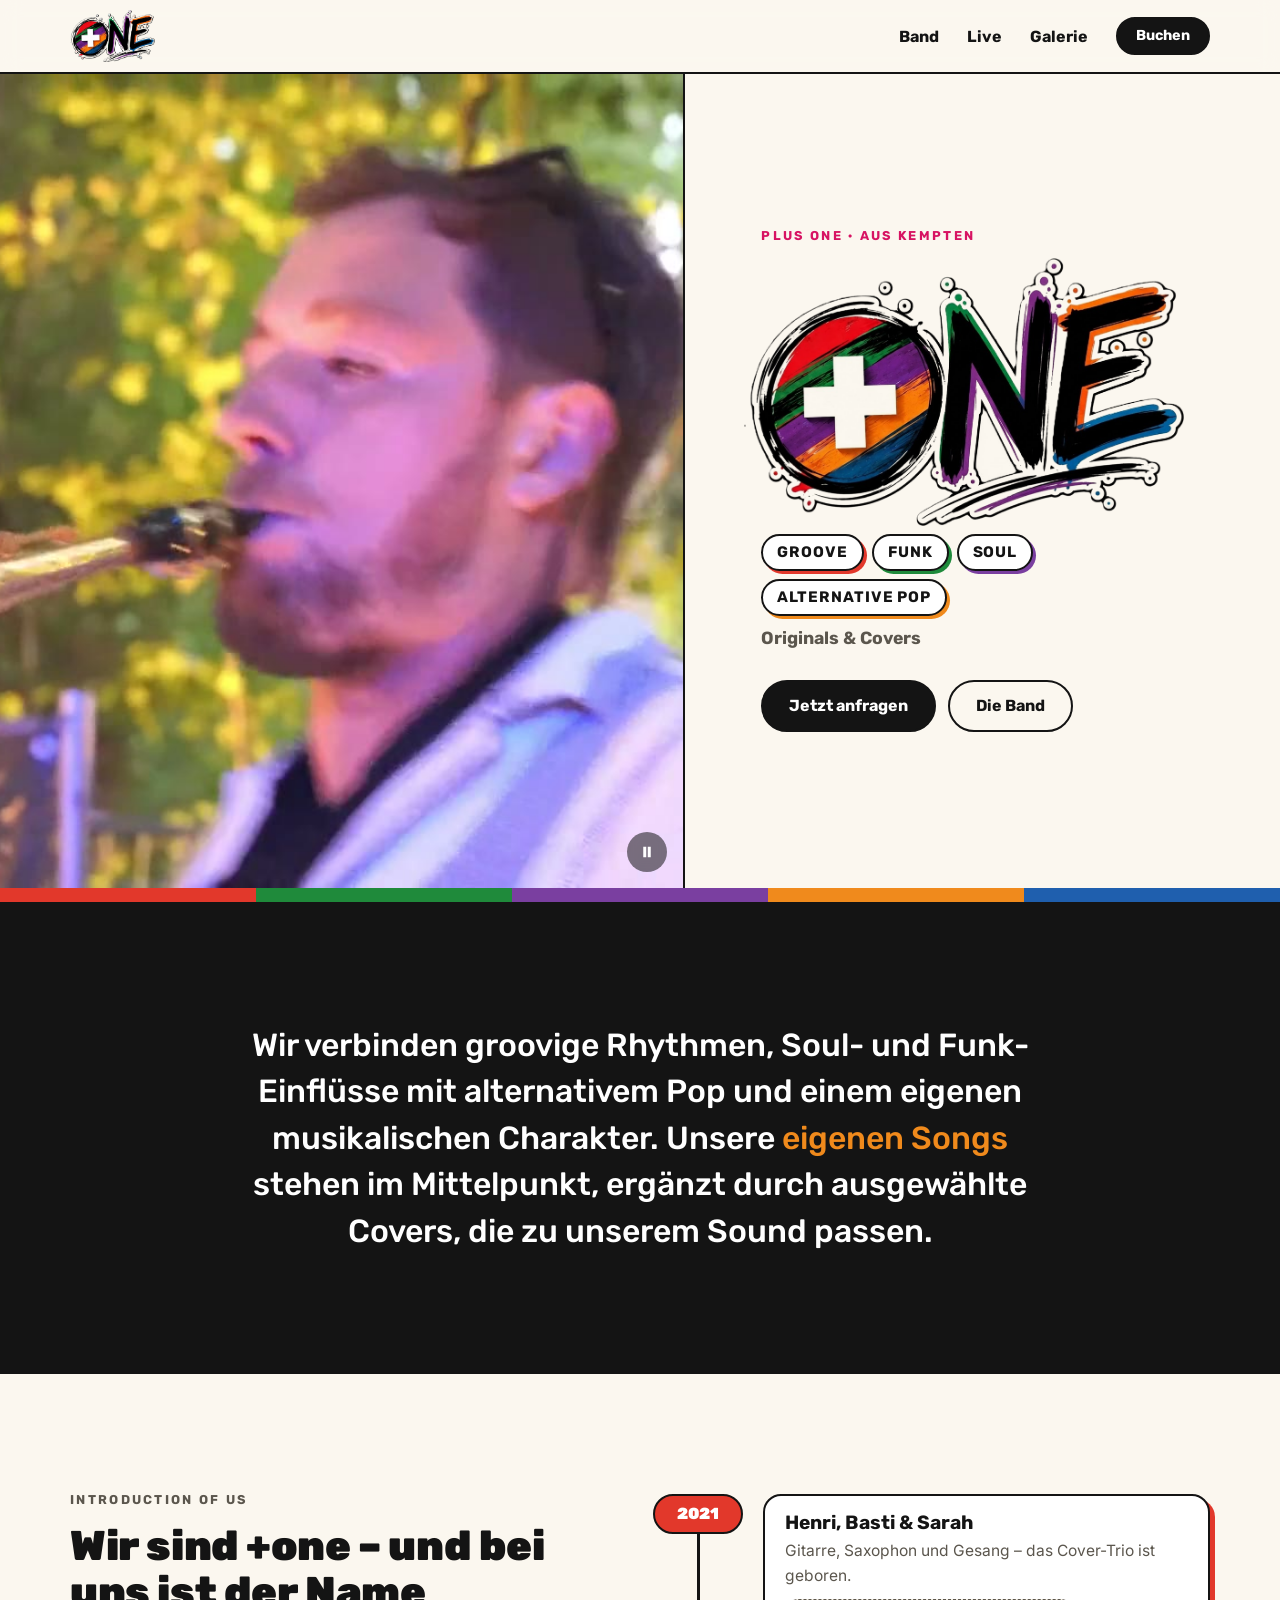
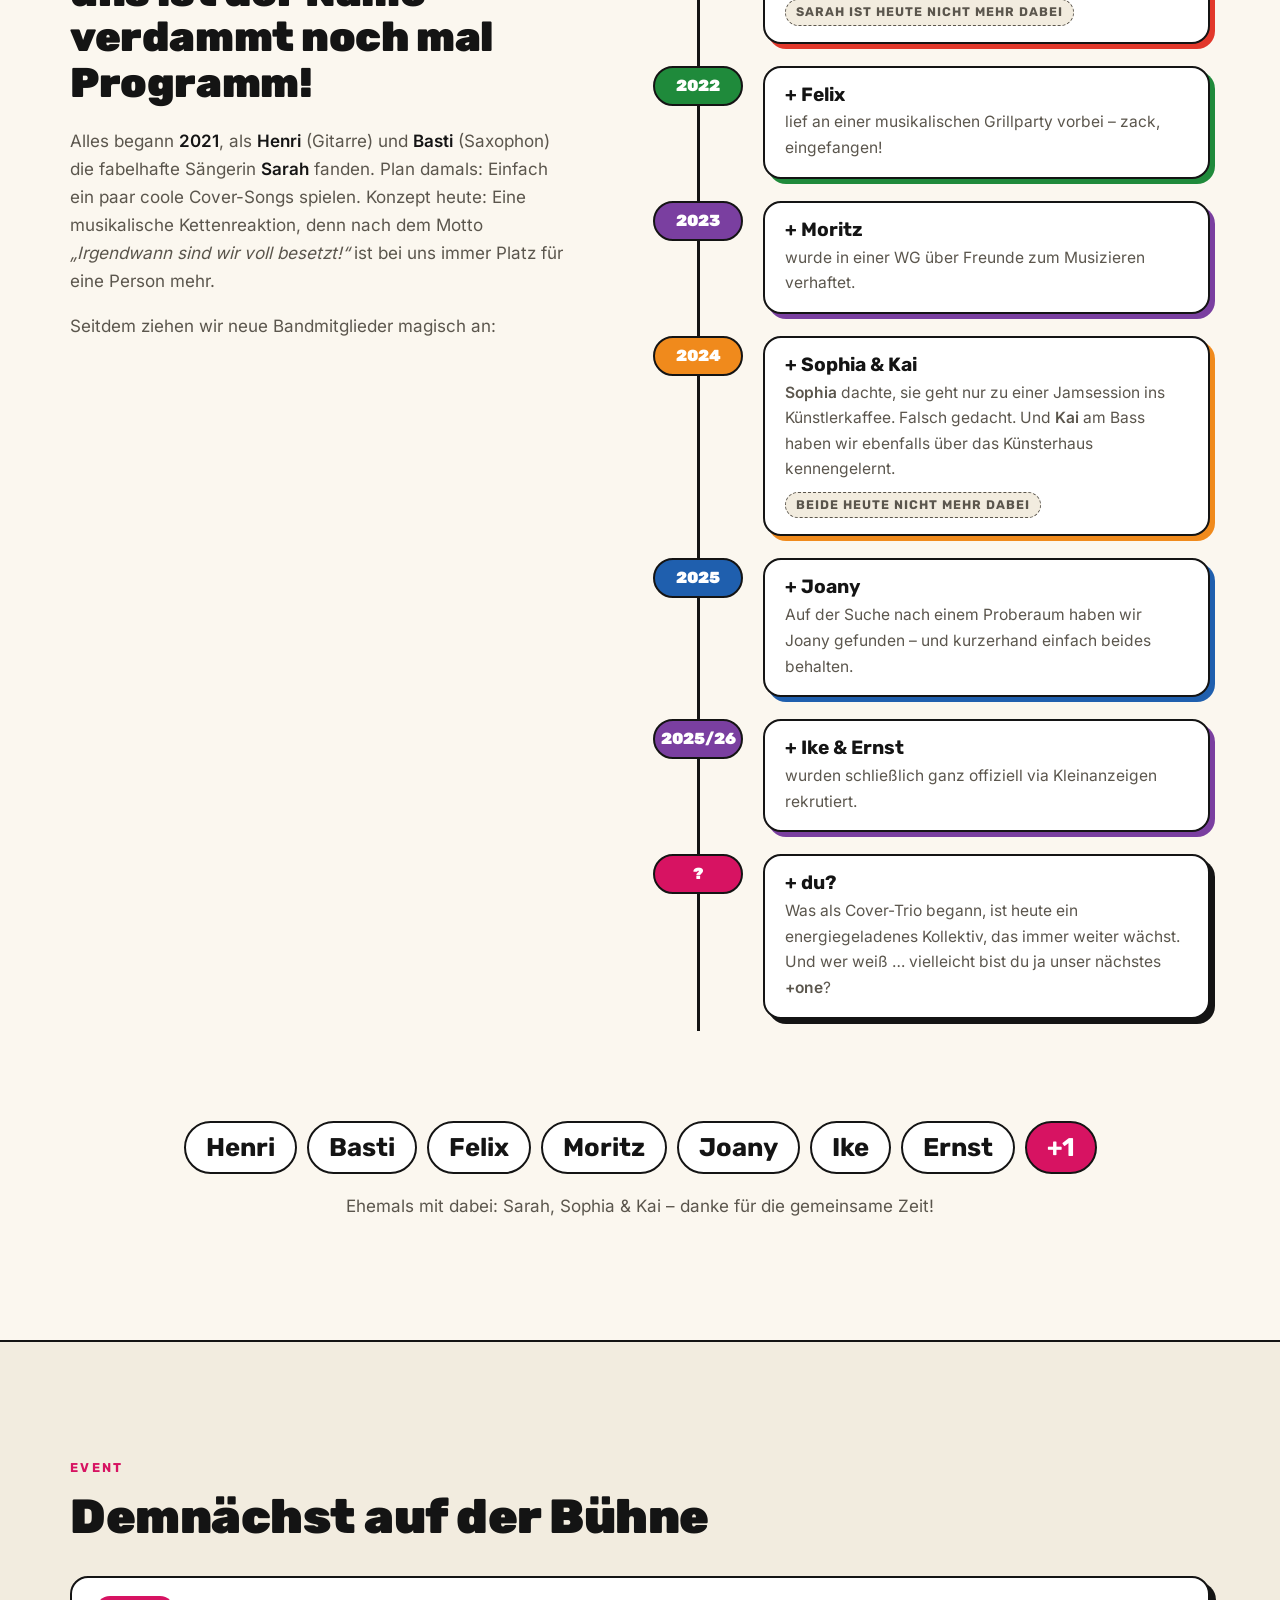
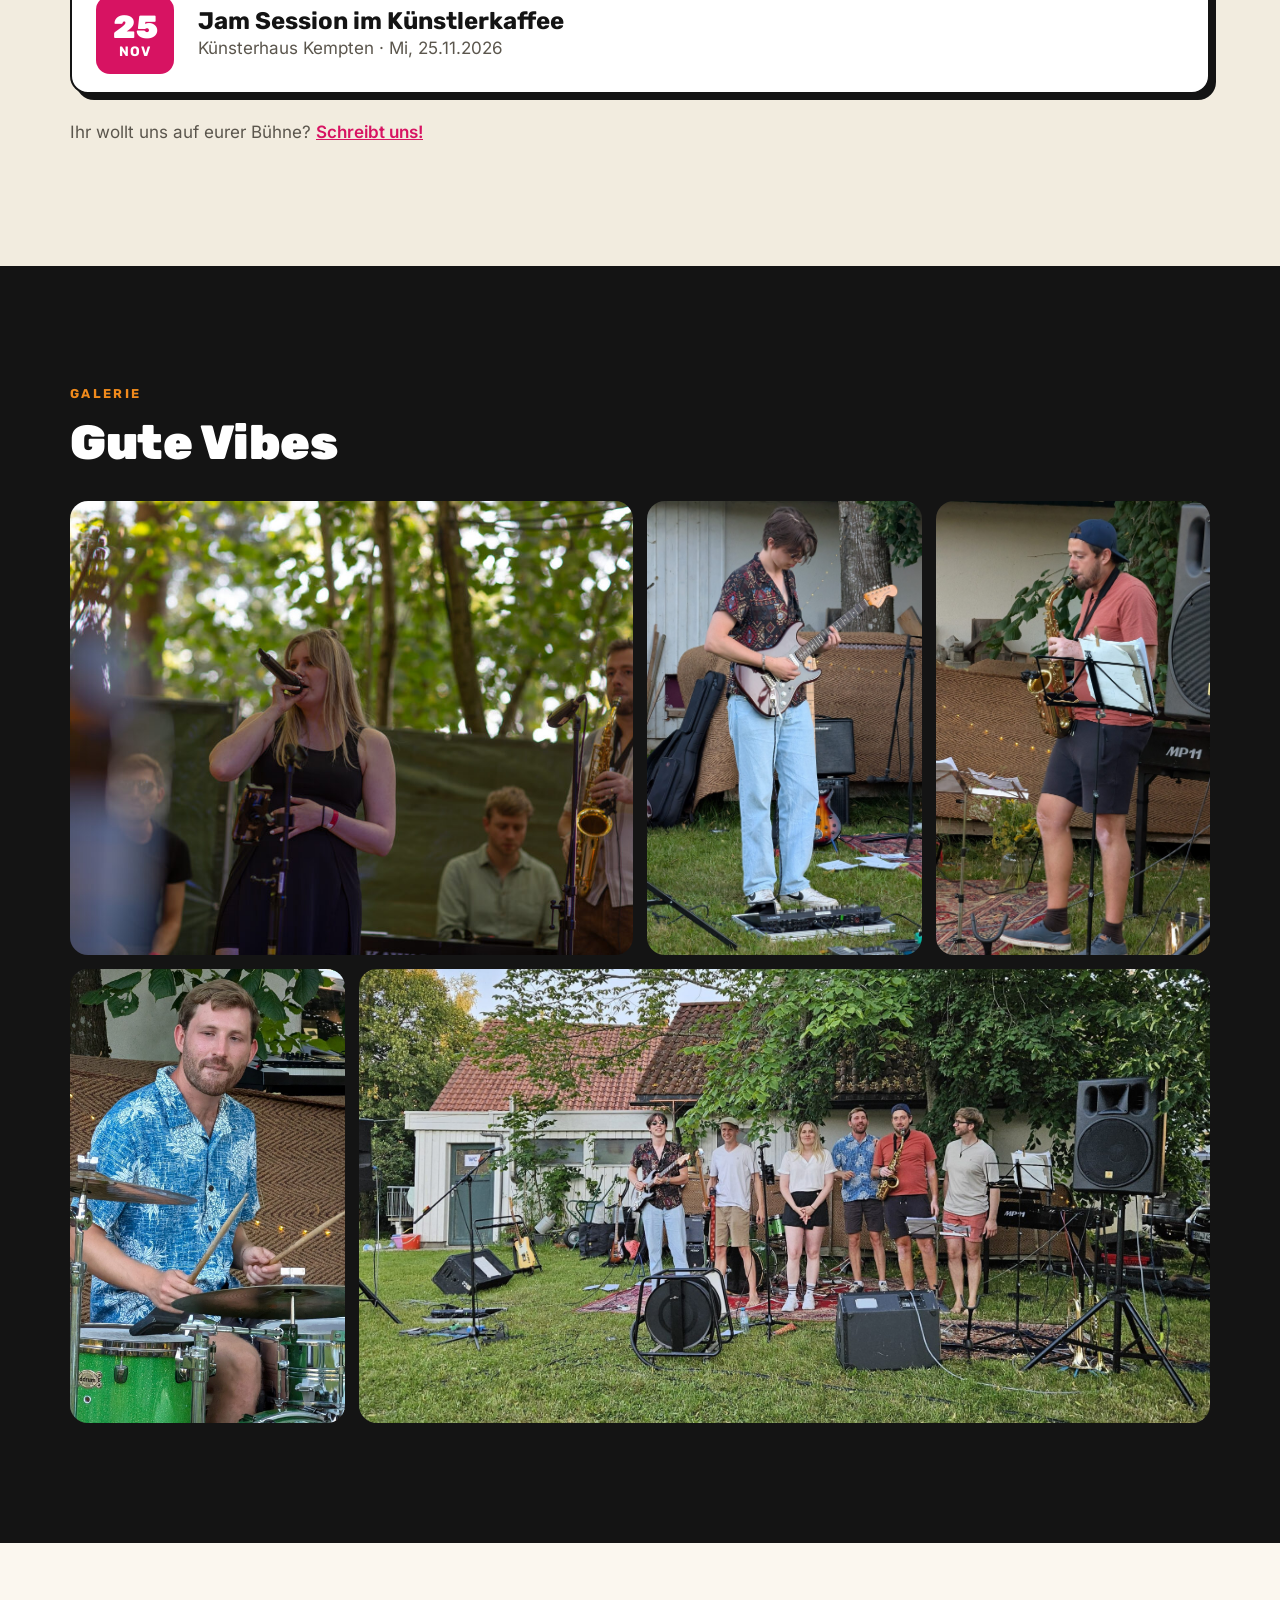
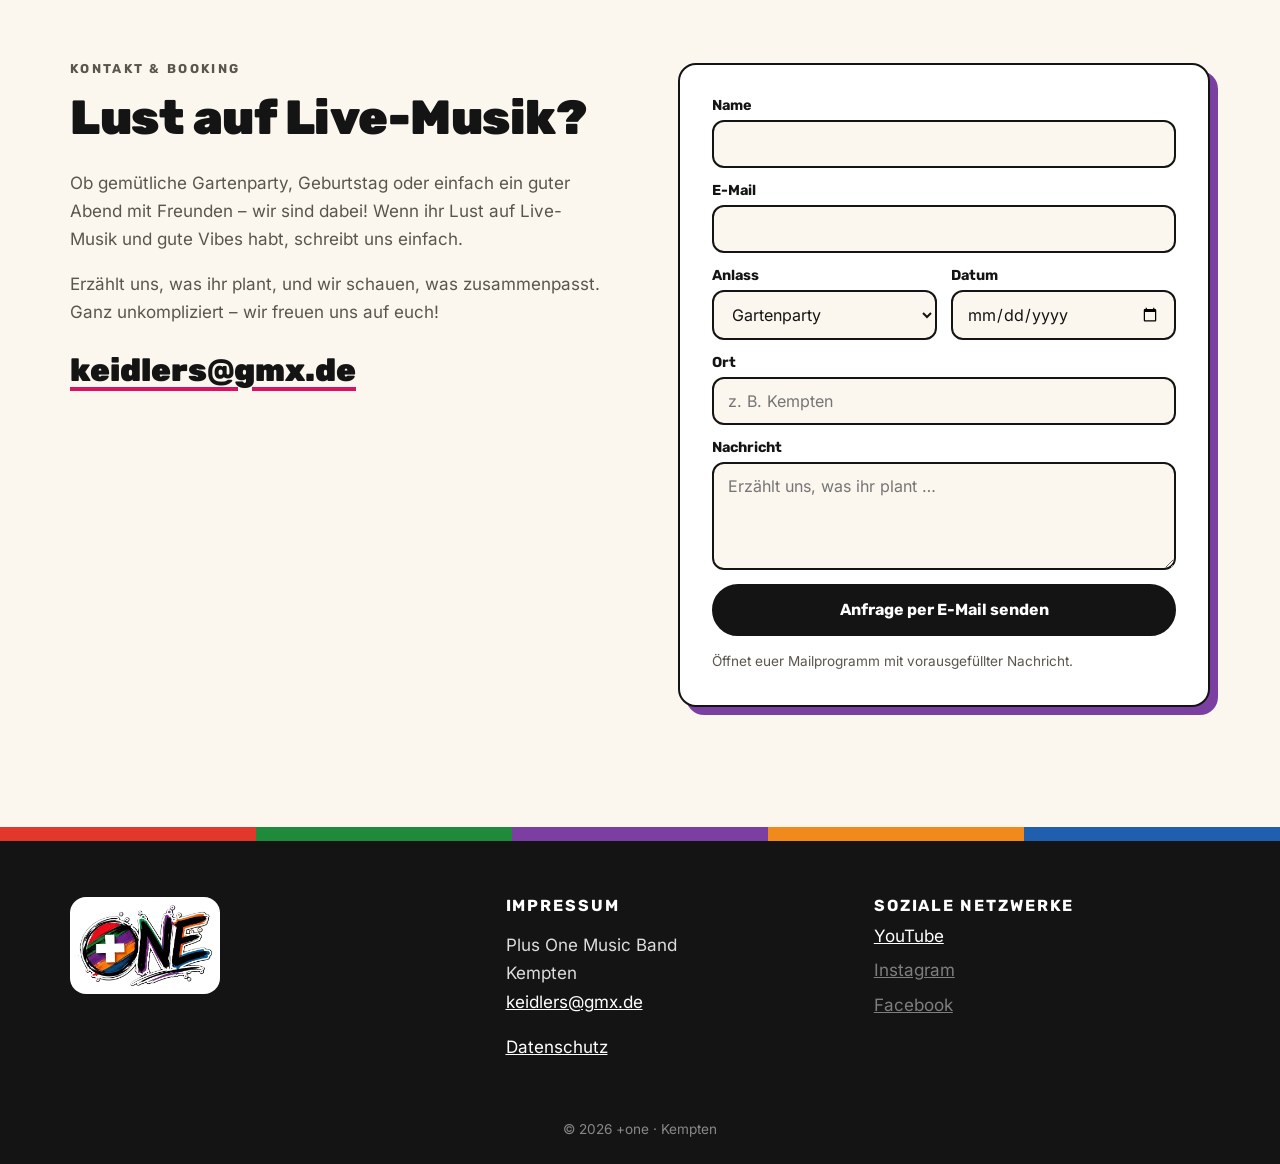
==== index.html @ 6bff3bd9 "Datenschutzerklärung, lokale Schriften, keine Request-Logs - Vollständige Datenschutzerklärung passe" ====
<!doctype html>
<html lang="de">
<head>
  <meta charset="utf-8">
  <meta name="viewport" content="width=device-width, initial-scale=1">
  <title>+one – Band aus Kempten</title>
  <meta name="description" content="+one aus Kempten: Groove, Funk, Soul und Alternative Pop – eigene Songs und ausgewählte Covers. Jetzt für Gartenparty, Geburtstag oder Festival buchen.">
  <link rel="icon" href="assets/img/favicon.jpeg">
  <link rel="preload" href="assets/fonts/rubik-latin.woff2" as="font" type="font/woff2" crossorigin>
  <link rel="stylesheet" href="assets/fonts/fonts.css">
  <link rel="stylesheet" href="styles.css">
</head>
<body>
  <a class="skip" href="#main">Zum Inhalt springen</a>

  <header class="nav" id="top">
    <a href="#top" class="nav__brand" aria-label="+one – Startseite">
      <img src="assets/img/logo.png" alt="+one Logo" width="86" height="52">
    </a>
    <button class="nav__toggle" aria-expanded="false" aria-controls="nav-menu" aria-label="Menü öffnen">
      <span></span><span></span><span></span>
    </button>
    <nav id="nav-menu" class="nav__menu">
      <a href="#band">Band</a>
      <a href="#live">Live</a>
      <!-- Videos vorübergehend ausgeblendet: <a href="#videos">Videos</a> -->
      <a href="#galerie">Galerie</a>
      <a href="#kontakt" class="btn btn--small">Buchen</a>
    </nav>
  </header>

  <main id="main">
    <!-- HERO -->
    <section class="hero">
      <div class="hero__media">
        <img src="assets/img/band-garten.jpg" alt="Die Band +one bei einem Gartenkonzert" fetchpriority="high">
        <video class="hero__video" autoplay muted loop playsinline preload="auto" poster="assets/video/hero-loop.jpg" aria-hidden="true">
          <source src="assets/video/hero-loop.mp4" type="video/mp4">
        </video>
        <button class="hero__pause" type="button" aria-label="Hintergrundvideo pausieren" hidden>
          <svg viewBox="0 0 24 24" width="18" height="18" aria-hidden="true"><path class="i-pause" d="M7 5h4v14H7zM13 5h4v14h-4z"/><path class="i-play" d="M8 5v14l11-7z"/></svg>
        </button>
      </div>
      <div class="hero__content">
        <p class="eyebrow">Plus One · aus Kempten</p>
        <h1 class="hero__title">
          <img src="assets/img/logo.png" alt="+one" class="hero__logo">
        </h1>
        <p class="genres">
          <span>Groove</span><span>Funk</span><span>Soul</span><span>Alternative Pop</span>
        </p>
        <p class="hero__sub">Originals &amp; Covers</p>
        <div class="hero__cta">
          <a href="#kontakt" class="btn">Jetzt anfragen</a>
          <a href="#band" class="btn btn--ghost">Die Band</a>
        </div>
      </div>
    </section>

    <div class="stripe" aria-hidden="true"></div>

    <!-- SOUND -->
    <section class="section sound">
      <div class="container narrow">
        <p class="lead">
          Wir verbinden groovige Rhythmen, Soul- und Funk-Einflüsse mit alternativem Pop und einem eigenen musikalischen Charakter.
          Unsere <mark>eigenen Songs</mark> stehen im Mittelpunkt, ergänzt durch ausgewählte Covers, die zu unserem Sound passen.
        </p>
      </div>
    </section>

    <!-- BAND -->
    <section class="section band" id="band">
      <div class="container band__grid">
        <div class="band__intro">
          <p class="eyebrow">Introduction of us</p>
          <h2>Wir sind +one – und bei uns ist der Name verdammt noch mal Programm!</h2>
          <p>
            Alles begann <strong>2021</strong>, als <strong>Henri</strong> (Gitarre) und <strong>Basti</strong> (Saxophon)
            die fabelhafte Sängerin <strong>Sarah</strong> fanden. Plan damals: Einfach ein paar coole Cover-Songs spielen.
            Konzept heute: Eine musikalische Kettenreaktion, denn nach dem Motto
            <em>„Irgendwann sind wir voll besetzt!“</em> ist bei uns immer Platz für eine Person mehr.
          </p>
          <p>Seitdem ziehen wir neue Bandmitglieder magisch an:</p>
        </div>

        <ol class="timeline">
          <li style="--c: var(--red)">
            <span class="timeline__year">2021</span>
            <div><h3>Henri, Basti &amp; Sarah</h3><p>Gitarre, Saxophon und Gesang – das Cover-Trio ist geboren.</p><p class="former">Sarah ist heute nicht mehr dabei</p></div>
          </li>
          <li style="--c: var(--green)">
            <span class="timeline__year">2022</span>
            <div><h3>+ Felix</h3><p>lief an einer musikalischen Grillparty vorbei – zack, eingefangen!</p></div>
          </li>
          <li style="--c: var(--purple)">
            <span class="timeline__year">2023</span>
            <div><h3>+ Moritz</h3><p>wurde in einer WG über Freunde zum Musizieren verhaftet.</p></div>
          </li>
          <li style="--c: var(--orange)">
            <span class="timeline__year">2024</span>
            <div><h3>+ Sophia &amp; Kai</h3><p><strong>Sophia</strong> dachte, sie geht nur zu einer Jamsession ins Künstlerkaffee. Falsch gedacht. Und <strong>Kai</strong> am Bass haben wir ebenfalls über das Künsterhaus kennengelernt.</p><p class="former">Beide heute nicht mehr dabei</p></div>
          </li>
          <li style="--c: var(--blue)">
            <span class="timeline__year">2025</span>
            <div><h3>+ Joany</h3><p>Auf der Suche nach einem Proberaum haben wir Joany gefunden – und kurzerhand einfach beides behalten.</p></div>
          </li>
          <li style="--c: var(--purple)">
            <span class="timeline__year">2025/26</span>
            <div><h3>+ Ike &amp; Ernst</h3><p>wurden schließlich ganz offiziell via Kleinanzeigen rekrutiert.</p></div>
          </li>
          <li class="timeline__next" style="--c: var(--ink)">
            <span class="timeline__year">?</span>
            <div><h3>+ du?</h3><p>Was als Cover-Trio begann, ist heute ein energiegeladenes Kollektiv, das immer weiter wächst. Und wer weiß … vielleicht bist du ja unser nächstes <strong>+one</strong>?</p></div>
          </li>
        </ol>
      </div>

      <div class="container">
        <ul class="members" aria-label="Aktuelle Bandmitglieder">
          <li>Henri</li><li>Basti</li><li>Felix</li><li>Moritz</li>
          <li>Joany</li><li>Ike</li><li>Ernst</li><li class="members__plus">+1</li>
        </ul>
        <p class="members__former">Ehemals mit dabei: Sarah, Sophia &amp; Kai – danke für die gemeinsame Zeit!</p>
      </div>
    </section>

    <!-- LIVE -->
    <section class="section live" id="live">
      <div class="container">
        <p class="eyebrow">Event</p>
        <h2>Demnächst auf der Bühne</h2>
        <ul class="gigs">
          <li class="gig">
            <time class="gig__date" datetime="2026-11-25"><span>25</span>Nov</time>
            <div class="gig__info">
              <h3>Jam Session im Künstlerkaffee</h3>
              <p>Künsterhaus Kempten · Mi, 25.11.2026</p>
            </div>
          </li>
        </ul>
        <p class="note">Ihr wollt uns auf eurer Bühne? <a href="#kontakt">Schreibt uns!</a></p>
      </div>
    </section>

    <!-- VIDEOS -->
    <!-- Live-Momente vorübergehend ausgeblendet: zum Einblenden "hidden" entfernen
         (und Nav-Link "Videos" + YouTube-Abschnitt in datenschutz.html wieder aktivieren) -->
    <section class="section videos" id="videos" hidden>
      <div class="container">
        <p class="eyebrow">Reinhören</p>
        <h2>Live-Momente</h2>
        <!-- Videos: data-yt = YouTube-ID (lädt erst nach Klick über youtube-nocookie.com).
             Ist data-yt leer, wird das lokale Video aus data-src abgespielt. -->
        <div class="video-feature">
          <figure>
            <div class="yt" data-yt="ZmHRyiDK9Ug" data-src="" data-title="+ONE – Promovideo 2026">
              <img src="assets/video/promo-2026.jpg" alt="" loading="lazy">
              <button class="yt__play" type="button" aria-label="Video abspielen: +ONE – Promovideo 2026"><svg viewBox="0 0 68 48" aria-hidden="true"><path class="yt__bg" d="M66.5 7.7a8.5 8.5 0 0 0-6-6C55.2.3 34 .3 34 .3S12.8.3 7.5 1.7a8.5 8.5 0 0 0-6 6C.1 13 .1 24 .1 24s0 11 1.4 16.3a8.5 8.5 0 0 0 6 6C12.8 47.7 34 47.7 34 47.7s21.2 0 26.5-1.4a8.5 8.5 0 0 0 6-6C67.9 35 67.9 24 67.9 24s0-11-1.4-16.3z"/><path fill="#fff" d="M27 34V14l18 10z"/></svg></button>
            </div>
            <figcaption><strong>Promovideo 2026</strong></figcaption>
          </figure>
        </div>
        <div class="video-grid">
          <figure>
            <div class="yt" data-yt="" data-src="assets/video/solo-1.mp4" data-title="Solo I – Saxophon">
              <img src="assets/video/solo-1.jpg" alt="" loading="lazy">
              <button class="yt__play" type="button" aria-label="Video abspielen: Solo I – Saxophon"><svg viewBox="0 0 68 48" aria-hidden="true"><path class="yt__bg" d="M66.5 7.7a8.5 8.5 0 0 0-6-6C55.2.3 34 .3 34 .3S12.8.3 7.5 1.7a8.5 8.5 0 0 0-6 6C.1 13 .1 24 .1 24s0 11 1.4 16.3a8.5 8.5 0 0 0 6 6C12.8 47.7 34 47.7 34 47.7s21.2 0 26.5-1.4a8.5 8.5 0 0 0 6-6C67.9 35 67.9 24 67.9 24s0-11-1.4-16.3z"/><path fill="#fff" d="M27 34V14l18 10z"/></svg></button>
            </div>
            <figcaption>Solo I · Saxophon</figcaption>
          </figure>
          <figure>
            <div class="yt" data-yt="" data-src="assets/video/solo-2.mp4" data-title="Solo II – Gitarre">
              <img src="assets/video/solo-2.jpg" alt="" loading="lazy">
              <button class="yt__play" type="button" aria-label="Video abspielen: Solo II – Gitarre"><svg viewBox="0 0 68 48" aria-hidden="true"><path class="yt__bg" d="M66.5 7.7a8.5 8.5 0 0 0-6-6C55.2.3 34 .3 34 .3S12.8.3 7.5 1.7a8.5 8.5 0 0 0-6 6C.1 13 .1 24 .1 24s0 11 1.4 16.3a8.5 8.5 0 0 0 6 6C12.8 47.7 34 47.7 34 47.7s21.2 0 26.5-1.4a8.5 8.5 0 0 0 6-6C67.9 35 67.9 24 67.9 24s0-11-1.4-16.3z"/><path fill="#fff" d="M27 34V14l18 10z"/></svg></button>
            </div>
            <figcaption>Solo II · Gitarre</figcaption>
          </figure>
          <figure>
            <div class="yt" data-yt="" data-src="assets/video/solo-3.mp4" data-title="Solo III – Gartenkonzert">
              <img src="assets/video/solo-3.jpg" alt="" loading="lazy">
              <button class="yt__play" type="button" aria-label="Video abspielen: Solo III – Gartenkonzert"><svg viewBox="0 0 68 48" aria-hidden="true"><path class="yt__bg" d="M66.5 7.7a8.5 8.5 0 0 0-6-6C55.2.3 34 .3 34 .3S12.8.3 7.5 1.7a8.5 8.5 0 0 0-6 6C.1 13 .1 24 .1 24s0 11 1.4 16.3a8.5 8.5 0 0 0 6 6C12.8 47.7 34 47.7 34 47.7s21.2 0 26.5-1.4a8.5 8.5 0 0 0 6-6C67.9 35 67.9 24 67.9 24s0-11-1.4-16.3z"/><path fill="#fff" d="M27 34V14l18 10z"/></svg></button>
            </div>
            <figcaption>Solo III · Gartenkonzert</figcaption>
          </figure>
        </div>
        <p class="yt-note">Beim Klick auf ein YouTube-Video wird eine Verbindung zu YouTube (Google) hergestellt – vorher nicht. <a href="datenschutz.html#youtube">Mehr zum Datenschutz</a></p>
        <a class="btn btn--ghost" href="https://www.youtube.com/@ONE-e7e6l" target="_blank" rel="noopener">Unser YouTube-Kanal ↗</a>
      </div>
    </section>

    <!-- GALERIE -->
    <section class="section gallery" id="galerie">
      <div class="container">
        <p class="eyebrow">Galerie</p>
        <h2>Gute Vibes</h2>
        <div class="gallery__grid">
          <button class="gallery__item gallery__item--big" data-full="assets/img/buehne.png"><img src="assets/img/buehne.png" alt="Sarah am Mikrofon, Basti am Saxophon, auf einer Waldbühne" loading="lazy"></button>
          <button class="gallery__item gallery__item--tall" data-full="assets/img/live-1.jpg"><img src="assets/img/live-1.jpg" alt="Gitarrist von +one live im Garten" loading="lazy"></button>
          <button class="gallery__item gallery__item--tall" data-full="assets/img/live-2.jpg"><img src="assets/img/live-2.jpg" alt="Basti am Saxophon beim Gartenkonzert" loading="lazy"></button>
          <button class="gallery__item gallery__item--drums" data-full="assets/img/live-3.jpg"><img src="assets/img/live-3.jpg" alt="Schlagzeuger von +one im Hawaiihemd" loading="lazy"></button>
          <button class="gallery__item gallery__item--wide" data-full="assets/img/band-garten.jpg"><img src="assets/img/band-garten.jpg" alt="Die ganze Band nach dem Gartenkonzert" loading="lazy"></button>
        </div>
      </div>
    </section>

    <!-- KONTAKT -->
    <section class="section contact" id="kontakt">
      <div class="container contact__grid">
        <div>
          <p class="eyebrow">Kontakt &amp; Booking</p>
          <h2>Lust auf Live-Musik?</h2>
          <p>
            Ob gemütliche Gartenparty, Geburtstag oder einfach ein guter Abend mit Freunden – wir sind dabei!
            Wenn ihr Lust auf Live-Musik und gute Vibes habt, schreibt uns einfach.
          </p>
          <p>Erzählt uns, was ihr plant, und wir schauen, was zusammenpasst. Ganz unkompliziert – wir freuen uns auf euch!</p>
          <a class="mail" href="mailto:keidlers@gmx.de">keidlers@gmx.de</a>
        </div>

        <form class="form" id="booking-form" novalidate>
          <label>Name<input name="name" required autocomplete="name"></label>
          <label>E-Mail<input name="email" type="email" required autocomplete="email"></label>
          <div class="form__row">
            <label>Anlass
              <select name="anlass">
                <option>Gartenparty</option>
                <option>Geburtstag</option>
                <option>Hochzeit</option>
                <option>Festival / Stadtfest</option>
                <option>Firmenfeier</option>
                <option>Sonstiges</option>
              </select>
            </label>
            <label>Datum<input name="datum" type="date"></label>
          </div>
          <label>Ort<input name="ort" placeholder="z. B. Kempten"></label>
          <label>Nachricht<textarea name="nachricht" rows="4" placeholder="Erzählt uns, was ihr plant …"></textarea></label>
          <button class="btn" type="submit">Anfrage per E-Mail senden</button>
          <p class="form__hint">Öffnet euer Mailprogramm mit vorausgefüllter Nachricht.</p>
        </form>
      </div>
    </section>
  </main>

  <div class="stripe" aria-hidden="true"></div>

  <footer class="footer">
    <div class="container footer__grid">
      <div>
        <img src="assets/img/logo.png" alt="+one" class="footer__logo">
      </div>
      <div>
        <h4>Impressum</h4>
        <p>Plus One Music Band<br>Kempten<br><a href="mailto:keidlers@gmx.de">keidlers@gmx.de</a></p>
        <p><a href="datenschutz.html">Datenschutz</a></p>
      </div>
      <div>
        <h4>Soziale Netzwerke</h4>
        <ul class="social">
          <li><a href="https://www.youtube.com/@ONE-e7e6l" target="_blank" rel="noopener">YouTube</a></li>
          <li><a href="#" aria-disabled="true" title="Link fehlt noch">Instagram</a></li>
          <li><a href="#" aria-disabled="true" title="Link fehlt noch">Facebook</a></li>
        </ul>
      </div>
    </div>
    <p class="footer__copy">© <span id="year">2026</span> +one · Kempten</p>
  </footer>

  <dialog class="lightbox" id="lightbox">
    <button class="lightbox__close" aria-label="Schließen">×</button>
    <img alt="">
  </dialog>

  <script src="script.js"></script>
</body>
</html>
---- assets/fonts/fonts.css ----
/* Rubik & Inter – lokal gehostet (SIL Open Font License 1.1), keine Verbindung zu Google */
/* Inter latin-ext */
@font-face {
  font-family: 'Inter';
  font-style: normal;
  font-weight: 400;
  font-display: swap;
  src: url(inter-latin-ext.woff2) format('woff2');
  unicode-range: U+0100-02BA, U+02BD-02C5, U+02C7-02CC, U+02CE-02D7, U+02DD-02FF, U+0304, U+0308, U+0329, U+1D00-1DBF, U+1E00-1E9F, U+1EF2-1EFF, U+2020, U+20A0-20AB, U+20AD-20C4, U+2113, U+2C60-2C7F, U+A720-A7FF;
}
/* Inter latin */
@font-face {
  font-family: 'Inter';
  font-style: normal;
  font-weight: 400;
  font-display: swap;
  src: url(inter-latin.woff2) format('woff2');
  unicode-range: U+0000-00FF, U+0131, U+0152-0153, U+02BB-02BC, U+02C6, U+02DA, U+02DC, U+0304, U+0308, U+0329, U+2000-206F, U+20AC, U+2122, U+2191, U+2193, U+2212, U+2215, U+FEFF, U+FFFD;
}
/* Inter latin-ext */
@font-face {
  font-family: 'Inter';
  font-style: normal;
  font-weight: 500;
  font-display: swap;
  src: url(inter-latin-ext.woff2) format('woff2');
  unicode-range: U+0100-02BA, U+02BD-02C5, U+02C7-02CC, U+02CE-02D7, U+02DD-02FF, U+0304, U+0308, U+0329, U+1D00-1DBF, U+1E00-1E9F, U+1EF2-1EFF, U+2020, U+20A0-20AB, U+20AD-20C4, U+2113, U+2C60-2C7F, U+A720-A7FF;
}
/* Inter latin */
@font-face {
  font-family: 'Inter';
  font-style: normal;
  font-weight: 500;
  font-display: swap;
  src: url(inter-latin.woff2) format('woff2');
  unicode-range: U+0000-00FF, U+0131, U+0152-0153, U+02BB-02BC, U+02C6, U+02DA, U+02DC, U+0304, U+0308, U+0329, U+2000-206F, U+20AC, U+2122, U+2191, U+2193, U+2212, U+2215, U+FEFF, U+FFFD;
}
/* Inter latin-ext */
@font-face {
  font-family: 'Inter';
  font-style: normal;
  font-weight: 600;
  font-display: swap;
  src: url(inter-latin-ext.woff2) format('woff2');
  unicode-range: U+0100-02BA, U+02BD-02C5, U+02C7-02CC, U+02CE-02D7, U+02DD-02FF, U+0304, U+0308, U+0329, U+1D00-1DBF, U+1E00-1E9F, U+1EF2-1EFF, U+2020, U+20A0-20AB, U+20AD-20C4, U+2113, U+2C60-2C7F, U+A720-A7FF;
}
/* Inter latin */
@font-face {
  font-family: 'Inter';
  font-style: normal;
  font-weight: 600;
  font-display: swap;
  src: url(inter-latin.woff2) format('woff2');
  unicode-range: U+0000-00FF, U+0131, U+0152-0153, U+02BB-02BC, U+02C6, U+02DA, U+02DC, U+0304, U+0308, U+0329, U+2000-206F, U+20AC, U+2122, U+2191, U+2193, U+2212, U+2215, U+FEFF, U+FFFD;
}
/* Rubik latin-ext */
@font-face {
  font-family: 'Rubik';
  font-style: normal;
  font-weight: 500;
  font-display: swap;
  src: url(rubik-latin-ext.woff2) format('woff2');
  unicode-range: U+0100-02BA, U+02BD-02C5, U+02C7-02CC, U+02CE-02D7, U+02DD-02FF, U+0304, U+0308, U+0329, U+1D00-1DBF, U+1E00-1E9F, U+1EF2-1EFF, U+2020, U+20A0-20AB, U+20AD-20C4, U+2113, U+2C60-2C7F, U+A720-A7FF;
}
/* Rubik latin */
@font-face {
  font-family: 'Rubik';
  font-style: normal;
  font-weight: 500;
  font-display: swap;
  src: url(rubik-latin.woff2) format('woff2');
  unicode-range: U+0000-00FF, U+0131, U+0152-0153, U+02BB-02BC, U+02C6, U+02DA, U+02DC, U+0304, U+0308, U+0329, U+2000-206F, U+20AC, U+2122, U+2191, U+2193, U+2212, U+2215, U+FEFF, U+FFFD;
}
/* Rubik latin-ext */
@font-face {
  font-family: 'Rubik';
  font-style: normal;
  font-weight: 700;
  font-display: swap;
  src: url(rubik-latin-ext.woff2) format('woff2');
  unicode-range: U+0100-02BA, U+02BD-02C5, U+02C7-02CC, U+02CE-02D7, U+02DD-02FF, U+0304, U+0308, U+0329, U+1D00-1DBF, U+1E00-1E9F, U+1EF2-1EFF, U+2020, U+20A0-20AB, U+20AD-20C4, U+2113, U+2C60-2C7F, U+A720-A7FF;
}
/* Rubik latin */
@font-face {
  font-family: 'Rubik';
  font-style: normal;
  font-weight: 700;
  font-display: swap;
  src: url(rubik-latin.woff2) format('woff2');
  unicode-range: U+0000-00FF, U+0131, U+0152-0153, U+02BB-02BC, U+02C6, U+02DA, U+02DC, U+0304, U+0308, U+0329, U+2000-206F, U+20AC, U+2122, U+2191, U+2193, U+2212, U+2215, U+FEFF, U+FFFD;
}
/* Rubik latin-ext */
@font-face {
  font-family: 'Rubik';
  font-style: normal;
  font-weight: 900;
  font-display: swap;
  src: url(rubik-latin-ext.woff2) format('woff2');
  unicode-range: U+0100-02BA, U+02BD-02C5, U+02C7-02CC, U+02CE-02D7, U+02DD-02FF, U+0304, U+0308, U+0329, U+1D00-1DBF, U+1E00-1E9F, U+1EF2-1EFF, U+2020, U+20A0-20AB, U+20AD-20C4, U+2113, U+2C60-2C7F, U+A720-A7FF;
}
/* Rubik latin */
@font-face {
  font-family: 'Rubik';
  font-style: normal;
  font-weight: 900;
  font-display: swap;
  src: url(rubik-latin.woff2) format('woff2');
  unicode-range: U+0000-00FF, U+0131, U+0152-0153, U+02BB-02BC, U+02C6, U+02DA, U+02DC, U+0304, U+0308, U+0329, U+2000-206F, U+20AC, U+2122, U+2191, U+2193, U+2212, U+2215, U+FEFF, U+FFFD;
}
---- styles.css ----
/* +one – Farben aus dem Logo */
:root {
  --ink: #141414;
  --paper: #fbf7ef;
  --paper-2: #f2ecdf;
  --muted: #5b564d;
  --red: #e2382b;
  --green: #1f8a3b;
  --purple: #7a3fa0;
  --orange: #f08a1c;
  --blue: #1f5fae;
  --pink: #d71362;
  --radius: 18px;
  --shadow: 6px 6px 0 var(--ink);
  --font-head: "Rubik", system-ui, sans-serif;
  --font-body: "Inter", system-ui, sans-serif;
}

*, *::before, *::after { box-sizing: border-box; }
html { scroll-behavior: smooth; scroll-padding-top: 84px; }
body {
  margin: 0;
  background: var(--paper);
  color: var(--ink);
  font: 400 17px/1.65 var(--font-body);
  -webkit-font-smoothing: antialiased;
}
img, video { display: block; max-width: 100%; }
a { color: inherit; }
h1, h2, h3, h4 { font-family: var(--font-head); line-height: 1.1; margin: 0 0 .5em; }
h2 { font-size: clamp(1.9rem, 4.5vw, 3rem); font-weight: 900; letter-spacing: -.01em; }
h3 { font-size: 1.2rem; font-weight: 700; }

.skip { position: absolute; left: -999px; top: 8px; background: var(--ink); color: #fff; padding: 8px 14px; z-index: 100; }
.skip:focus { left: 8px; }

.container { width: min(1140px, 100% - 32px); margin-inline: auto; }
.narrow { width: min(820px, 100% - 32px); }
.section { padding: clamp(64px, 10vw, 120px) 0; }

.eyebrow {
  font: 700 .8rem/1 var(--font-head);
  text-transform: uppercase;
  letter-spacing: .18em;
  color: var(--pink);
  margin: 0 0 1rem;
}

/* Buttons */
.btn {
  display: inline-flex; align-items: center; justify-content: center; gap: .4em;
  font: 700 1rem/1 var(--font-head);
  text-decoration: none;
  background: var(--ink); color: #fff;
  padding: 16px 26px;
  border: 2px solid var(--ink);
  border-radius: 999px;
  cursor: pointer;
  transition: transform .15s, box-shadow .15s, background .15s;
}
.btn:hover { transform: translate(-2px, -2px); box-shadow: 4px 4px 0 var(--pink); }
.btn--ghost { background: transparent; color: var(--ink); }
.btn--ghost:hover { background: #fff; }
.btn--small { padding: 10px 18px; font-size: .9rem; }

/* Regenbogen-Streifen wie im Logo */
.stripe {
  height: 14px;
  background: linear-gradient(90deg,
    var(--red) 0 20%, var(--green) 20% 40%, var(--purple) 40% 60%, var(--orange) 60% 80%, var(--blue) 80%);
}

/* Navigation */
.nav {
  position: sticky; top: 0; z-index: 50;
  display: flex; align-items: center; justify-content: space-between;
  padding: 10px max(16px, calc((100% - 1140px) / 2));
  background: color-mix(in srgb, var(--paper) 88%, transparent);
  backdrop-filter: blur(10px);
  border-bottom: 2px solid var(--ink);
}
.nav__brand img { width: auto; height: 52px; }
.nav__menu { display: flex; align-items: center; gap: 28px; }
.nav__menu a:not(.btn) { font: 600 1rem var(--font-head); text-decoration: none; position: relative; }
.nav__menu a:not(.btn)::after {
  content: ""; position: absolute; left: 0; right: 0; bottom: -4px; height: 3px;
  background: var(--pink); transform: scaleX(0); transition: transform .2s;
}
.nav__menu a:not(.btn):hover::after { transform: scaleX(1); }
.nav__menu .btn { color: #fff; }
.nav__toggle { display: none; background: none; border: 0; padding: 10px; cursor: pointer; }
.nav__toggle span { display: block; width: 26px; height: 3px; background: var(--ink); margin: 5px 0; border-radius: 2px; transition: .2s; }

@media (max-width: 760px) {
  .nav__toggle { display: block; }
  .nav__menu {
    position: absolute; inset: 100% 0 auto 0;
    flex-direction: column; align-items: stretch; gap: 0;
    background: var(--paper); border-bottom: 2px solid var(--ink);
    padding: 8px 16px 20px;
    display: none;
  }
  .nav__menu.open { display: flex; }
  .nav__menu a:not(.btn) { padding: 14px 0; border-bottom: 1px solid var(--paper-2); }
  .nav__menu .btn { margin-top: 14px; }
  .nav[data-open="true"] .nav__toggle span:nth-child(1) { transform: translateY(8px) rotate(45deg); }
  .nav[data-open="true"] .nav__toggle span:nth-child(2) { opacity: 0; }
  .nav[data-open="true"] .nav__toggle span:nth-child(3) { transform: translateY(-8px) rotate(-45deg); }
}

/* Hero */
.hero {
  display: grid;
  grid-template-columns: 1.15fr 1fr;
  height: clamp(560px, calc(100svh - 86px), 860px);
}
.hero__media { position: relative; overflow: hidden; border-right: 2px solid var(--ink); }
.hero__media img { width: 100%; height: 100%; object-fit: cover; object-position: 50% 60%; }
.hero__content {
  display: flex; flex-direction: column; justify-content: center;
  padding: clamp(32px, 6vw, 80px);
}
.hero__title { margin: 0 0 .5rem; }
.hero__logo { width: min(440px, 100%); margin-left: -4%; mix-blend-mode: multiply; }
.genres { display: flex; flex-wrap: wrap; gap: 8px; margin: 0 0 .75rem; padding: 0; }
.genres span {
  font: 700 .95rem/1 var(--font-head); text-transform: uppercase; letter-spacing: .06em;
  padding: 9px 14px; border: 2px solid var(--ink); border-radius: 999px; background: #fff;
}
.genres span:nth-child(1) { box-shadow: 3px 3px 0 var(--red); }
.genres span:nth-child(2) { box-shadow: 3px 3px 0 var(--green); }
.genres span:nth-child(3) { box-shadow: 3px 3px 0 var(--purple); }
.genres span:nth-child(4) { box-shadow: 3px 3px 0 var(--orange); }
.hero__sub { font: 600 1.1rem var(--font-head); color: var(--muted); margin: 0 0 2rem; }
.hero__cta { display: flex; flex-wrap: wrap; gap: 12px; }

@media (max-width: 900px) {
  .hero { grid-template-columns: 1fr; height: auto; }
  .hero__media { border-right: 0; border-bottom: 2px solid var(--ink); aspect-ratio: 4 / 3; }
  .hero__content { padding: 32px 16px 48px; }
  .hero__logo { width: min(320px, 90%); }
}

/* Sound */
.sound { background: var(--ink); color: #fff; }
.lead { font: 500 clamp(1.3rem, 2.8vw, 2rem)/1.45 var(--font-head); margin: 0; text-align: center; }
.lead mark { background: none; color: var(--orange); }

/* Band */
.band__grid { display: grid; grid-template-columns: 1fr 1.1fr; gap: clamp(32px, 6vw, 80px); align-items: start; }
.band__intro { position: sticky; top: 110px; }
.band__intro h2 { font-size: clamp(1.7rem, 3.6vw, 2.6rem); }
.band__intro p { color: var(--muted); }
.band__intro strong { color: var(--ink); }

.timeline { list-style: none; margin: 0; padding: 0; position: relative; }
.timeline::before { content: ""; position: absolute; left: 44px; top: 10px; bottom: 10px; width: 3px; background: var(--ink); }
.timeline li { display: grid; grid-template-columns: 90px 1fr; gap: 20px; margin-bottom: 22px; position: relative; }
.timeline__year {
  z-index: 1; align-self: start;
  font: 900 1rem/1 var(--font-head);
  background: var(--c); color: #fff;
  border: 2px solid var(--ink); border-radius: 999px;
  padding: 10px 0; text-align: center;
}
.timeline li > div {
  background: #fff; border: 2px solid var(--ink); border-radius: var(--radius);
  padding: 16px 20px; box-shadow: 5px 5px 0 var(--c);
}
.timeline h3 { margin-bottom: .25em; }
.timeline p { margin: 0; color: var(--muted); font-size: .97rem; }
.timeline__next > div { background: var(--paper-2); border-style: dashed; box-shadow: none; }
.timeline__next .timeline__year { background: var(--pink); }

.members {
  list-style: none; padding: 0; margin: clamp(48px, 7vw, 80px) 0 0;
  display: flex; flex-wrap: wrap; justify-content: center; gap: 10px;
}
.members li {
  font: 700 clamp(1.1rem, 2.4vw, 1.6rem)/1 var(--font-head);
  padding: 12px 20px; border-radius: 999px; border: 2px solid var(--ink); background: #fff;
}
.members__plus { background: var(--pink) !important; color: #fff; }
.members__former { text-align: center; color: var(--muted); margin: 18px 0 0; }

.timeline .former {
  display: inline-block; margin-top: 10px;
  font: 600 .78rem/1 var(--font-head); text-transform: uppercase; letter-spacing: .08em;
  color: var(--muted); background: var(--paper-2);
  border: 1px dashed var(--muted); border-radius: 999px; padding: 6px 10px;
}

@media (max-width: 900px) {
  .band__grid { grid-template-columns: 1fr; }
  .band__intro { position: static; }
  .timeline::before { left: 34px; }
  .timeline li { grid-template-columns: 70px 1fr; gap: 14px; }
  .timeline__year { font-size: .85rem; }
}

/* Live */
.live { background: var(--paper-2); border-block: 2px solid var(--ink); }
.gigs { list-style: none; margin: 2rem 0 1.5rem; padding: 0; display: grid; gap: 16px; }
.gig {
  display: grid; grid-template-columns: auto 1fr auto; align-items: center; gap: 24px;
  background: #fff; border: 2px solid var(--ink); border-radius: var(--radius);
  padding: 18px 24px; box-shadow: var(--shadow);
}
.gig__date {
  display: flex; flex-direction: column; align-items: center; justify-content: center;
  width: 78px; height: 78px; border-radius: 14px;
  background: var(--pink); color: #fff;
  font: 700 .85rem/1 var(--font-head); text-transform: uppercase; letter-spacing: .08em;
}
.gig__date span { font-size: 2rem; font-weight: 900; letter-spacing: 0; margin-bottom: 2px; }
.gig__info h3 { font-size: clamp(1.1rem, 2.4vw, 1.5rem); margin: 0; }
.gig__info p { margin: 0; color: var(--muted); }
.note { margin: 0; color: var(--muted); }
.note a { color: var(--pink); font-weight: 600; }
@media (max-width: 560px) {
  .gig { grid-template-columns: auto 1fr; gap: 16px; padding: 16px; }
  .gig .btn { grid-column: 1 / -1; }
  .gig__date { width: 64px; height: 64px; }
}

/* Videos – Klick-zum-Laden (YouTube erst nach Klick, sonst lokales Video) */
.video-feature { margin: 2rem 0 20px; }
.video-feature .yt { box-shadow: 8px 8px 0 var(--pink); }
.video-feature figcaption { font-size: 1.1rem; margin-top: 18px; }
.video-grid { display: grid; grid-template-columns: repeat(3, 1fr); gap: 20px; margin: 0 0 1.5rem; }
.videos figure { margin: 0; }
.videos figcaption { font: 600 .95rem var(--font-head); margin-top: 10px; color: var(--muted); }
.videos figcaption strong { color: var(--ink); }
@media (max-width: 900px) { .video-grid { grid-template-columns: 1fr; } }

.yt {
  position: relative; aspect-ratio: 16 / 9; overflow: hidden;
  background: var(--ink); border: 2px solid var(--ink); border-radius: var(--radius);
}
.yt img, .yt iframe, .yt video { position: absolute; inset: 0; width: 100%; height: 100%; border: 0; }
.yt img { object-fit: cover; transition: transform .5s, filter .3s; }
.yt__play {
  position: absolute; inset: 0; width: 100%; height: 100%;
  display: grid; place-items: center;
  background: linear-gradient(transparent 55%, rgba(0,0,0,.35)); border: 0; cursor: pointer;
}
.yt__play svg { width: 68px; height: 48px; transition: transform .2s; filter: drop-shadow(0 4px 12px rgba(0,0,0,.4)); }
.video-feature .yt__play svg { width: 96px; height: 68px; }
.yt__bg { fill: #212121; fill-opacity: .82; transition: fill .2s, fill-opacity .2s; }
.yt:hover img { transform: scale(1.03); filter: brightness(.9); }
.yt:hover .yt__bg, .yt__play:focus-visible .yt__bg { fill: #f00; fill-opacity: 1; }
.yt[data-yt=""]:hover .yt__bg, .yt[data-yt=""] .yt__play:focus-visible .yt__bg { fill: var(--pink); }
.yt:hover .yt__play svg { transform: scale(1.08); }
.yt__play:focus-visible { outline: 3px solid var(--orange); outline-offset: -6px; }
.yt.is-playing { box-shadow: none; }
.yt-note { font-size: .85rem; color: var(--muted); margin: 0 0 1.5rem; }
.yt-note a { color: var(--pink); }

/* Hero-Hintergrundvideo */
.hero__video { position: absolute; inset: 0; width: 100%; height: 100%; object-fit: cover; object-position: 42% 50%; }
.hero__pause {
  position: absolute; right: 16px; bottom: 16px; z-index: 2;
  width: 40px; height: 40px; display: grid; place-items: center;
  background: rgba(20,20,20,.55); color: #fff; border: 0; border-radius: 50%;
  cursor: pointer; backdrop-filter: blur(6px); transition: background .2s;
}
.hero__pause:hover { background: rgba(20,20,20,.8); }
.hero__pause:focus-visible { outline: 3px solid var(--orange); outline-offset: 2px; }
.hero__pause svg { fill: currentColor; }
.hero__pause .i-play, .hero__pause.is-paused .i-pause { display: none; }
.hero__pause.is-paused .i-play { display: inline; }
@media (prefers-reduced-motion: reduce) { .hero__video { display: none; } }

/* Galerie */
.gallery { background: var(--ink); color: #fff; }
.gallery .eyebrow { color: var(--orange); }
.gallery__grid {
  display: grid; grid-template-columns: repeat(4, 1fr); grid-auto-rows: 220px; gap: 14px; margin-top: 2rem;
}
.gallery__item {
  padding: 0; border: 0; border-radius: var(--radius); overflow: hidden; cursor: zoom-in; background: #222;
}
.gallery__item img { width: 100%; height: 100%; object-fit: cover; transition: transform .4s; }
.gallery__item:hover img { transform: scale(1.04); }
.gallery__item--big { grid-column: span 2; grid-row: span 2; }
.gallery__item--tall { grid-row: span 2; }
.gallery__item--wide { grid-column: span 3; grid-row: span 2; }
.gallery__item--drums { grid-row: span 2; }
.gallery__item--drums img { object-position: 50% 20%; }
@media (max-width: 760px) {
  .gallery__grid { grid-template-columns: repeat(2, 1fr); grid-auto-rows: 140px; }
  .gallery__item--wide { grid-column: span 2; }
  .gallery__item--drums { grid-column: span 2; grid-row: span 2; }
}

.lightbox { border: 0; padding: 0; background: transparent; max-width: 94vw; max-height: 92vh; }
.lightbox::backdrop { background: rgba(0,0,0,.88); }
.lightbox img { max-width: 94vw; max-height: 88vh; border-radius: 12px; }
.lightbox__close {
  position: fixed; top: 16px; right: 20px; width: 44px; height: 44px;
  font-size: 2rem; line-height: 1; color: #fff; background: none; border: 0; cursor: pointer;
}

/* Kontakt */
.contact__grid { display: grid; grid-template-columns: 1fr 1fr; gap: clamp(32px, 6vw, 80px); align-items: start; }
.contact p { color: var(--muted); }
.mail {
  display: inline-block; margin-top: .5rem;
  font: 900 clamp(1.3rem, 3vw, 2rem)/1.2 var(--font-head);
  color: var(--ink); text-decoration-color: var(--pink); text-decoration-thickness: 4px; text-underline-offset: 6px;
  word-break: break-all;
}
.form {
  display: grid; gap: 14px;
  background: #fff; border: 2px solid var(--ink); border-radius: var(--radius);
  padding: clamp(20px, 4vw, 32px); box-shadow: 8px 8px 0 var(--purple);
}
.form label { display: grid; gap: 6px; font: 600 .9rem var(--font-head); }
.form__row { display: grid; grid-template-columns: 1fr 1fr; gap: 14px; }
.form input, .form select, .form textarea {
  font: 400 1rem var(--font-body); color: var(--ink);
  padding: 12px 14px; border: 2px solid var(--ink); border-radius: 12px; background: var(--paper);
  width: 100%;
}
.form input:focus, .form select:focus, .form textarea:focus { outline: 3px solid var(--orange); outline-offset: 1px; }
.form input[aria-invalid="true"] { border-color: var(--red); }
.form__hint { margin: 0; font-size: .85rem; }
@media (max-width: 900px) { .contact__grid { grid-template-columns: 1fr; } }
@media (max-width: 480px) { .form__row { grid-template-columns: 1fr; } }

/* Footer */
.footer { background: var(--ink); color: #ddd; padding: 56px 0 24px; }
.footer__grid { display: grid; grid-template-columns: 1.2fr 1fr 1fr; gap: 32px; }
.footer__logo { width: 150px; background: #fff; border-radius: 16px; padding: 8px; }
.footer h4 { color: #fff; font-size: 1rem; text-transform: uppercase; letter-spacing: .12em; }
.footer a { color: #fff; }
.social { list-style: none; padding: 0; margin: 0; display: grid; gap: 6px; }
.social a[aria-disabled="true"] { opacity: .45; }
.footer__copy { text-align: center; font-size: .85rem; color: #888; margin: 40px 0 0; }
@media (max-width: 760px) { .footer__grid { grid-template-columns: 1fr; } }

/* Einblend-Animation */
.reveal { opacity: 0; transform: translateY(24px); transition: opacity .6s, transform .6s; }
.reveal.visible { opacity: 1; transform: none; }
@media (prefers-reduced-motion: reduce) {
  html { scroll-behavior: auto; }
  .reveal { opacity: 1; transform: none; transition: none; }
}

/* Unterseiten */
.page { padding: clamp(48px, 8vw, 96px) 0; }
.page h1 { font-size: clamp(2rem, 5vw, 3rem); font-weight: 900; }
/* Rechtliche Seiten */
.legal h2 { font-size: clamp(1.3rem, 3vw, 1.7rem); font-weight: 700; margin-top: 2.6rem; scroll-margin-top: 96px; }
.legal h3 { font-size: 1.05rem; }
.legal p, .legal li, .legal address { color: #3a3630; }
.legal ul { padding-left: 1.2em; }
.legal li { margin-bottom: .35em; }
.legal address { font-style: normal; line-height: 1.8; margin: 0 0 1em; }
.legal a { color: var(--pink); }
.legal__lead { font-size: 1.1rem; background: #fff; border: 2px solid var(--ink); border-radius: var(--radius); padding: 18px 22px; box-shadow: 5px 5px 0 var(--green); }
.legal__toc { background: var(--paper-2); border-radius: var(--radius); padding: 16px 22px; margin: 2rem 0; }
.legal__toc ol { margin: 0; padding-left: 1.3em; columns: 2; column-gap: 32px; }
.legal__toc li { break-inside: avoid; margin: 0 0 .3em; }
.legal__toc a { color: var(--ink); text-decoration: none; font-weight: 500; }
.legal__toc a:hover { color: var(--pink); text-decoration: underline; }
.legal__table { overflow-x: auto; border: 2px solid var(--ink); border-radius: 14px; background: #fff; }
.legal table { border-collapse: collapse; width: 100%; min-width: 560px; font-size: .92rem; }
.legal th, .legal td { text-align: left; vertical-align: top; padding: 10px 14px; border-bottom: 1px solid var(--paper-2); }
.legal th { font-family: var(--font-head); background: var(--paper-2); }
.legal tr:last-child td { border-bottom: 0; }
.legal__box { background: #fff; border-left: 6px solid var(--purple); border-radius: 10px; padding: 14px 20px; margin: 1.2rem 0; }
.legal__box p { margin: 0; }
.legal__date { color: var(--muted); font-size: .9rem; margin-top: 2rem; }
.fill { background: #fff1a8; outline: 1px dashed var(--orange); border-radius: 4px; padding: 0 4px; }
.footer__copy a { color: #bbb; }
@media (max-width: 560px) { .legal__toc ol { columns: 1; } }

.placeholder {
  background: #fff4cc; border: 2px dashed var(--orange); border-radius: 12px; padding: 16px 20px;
}
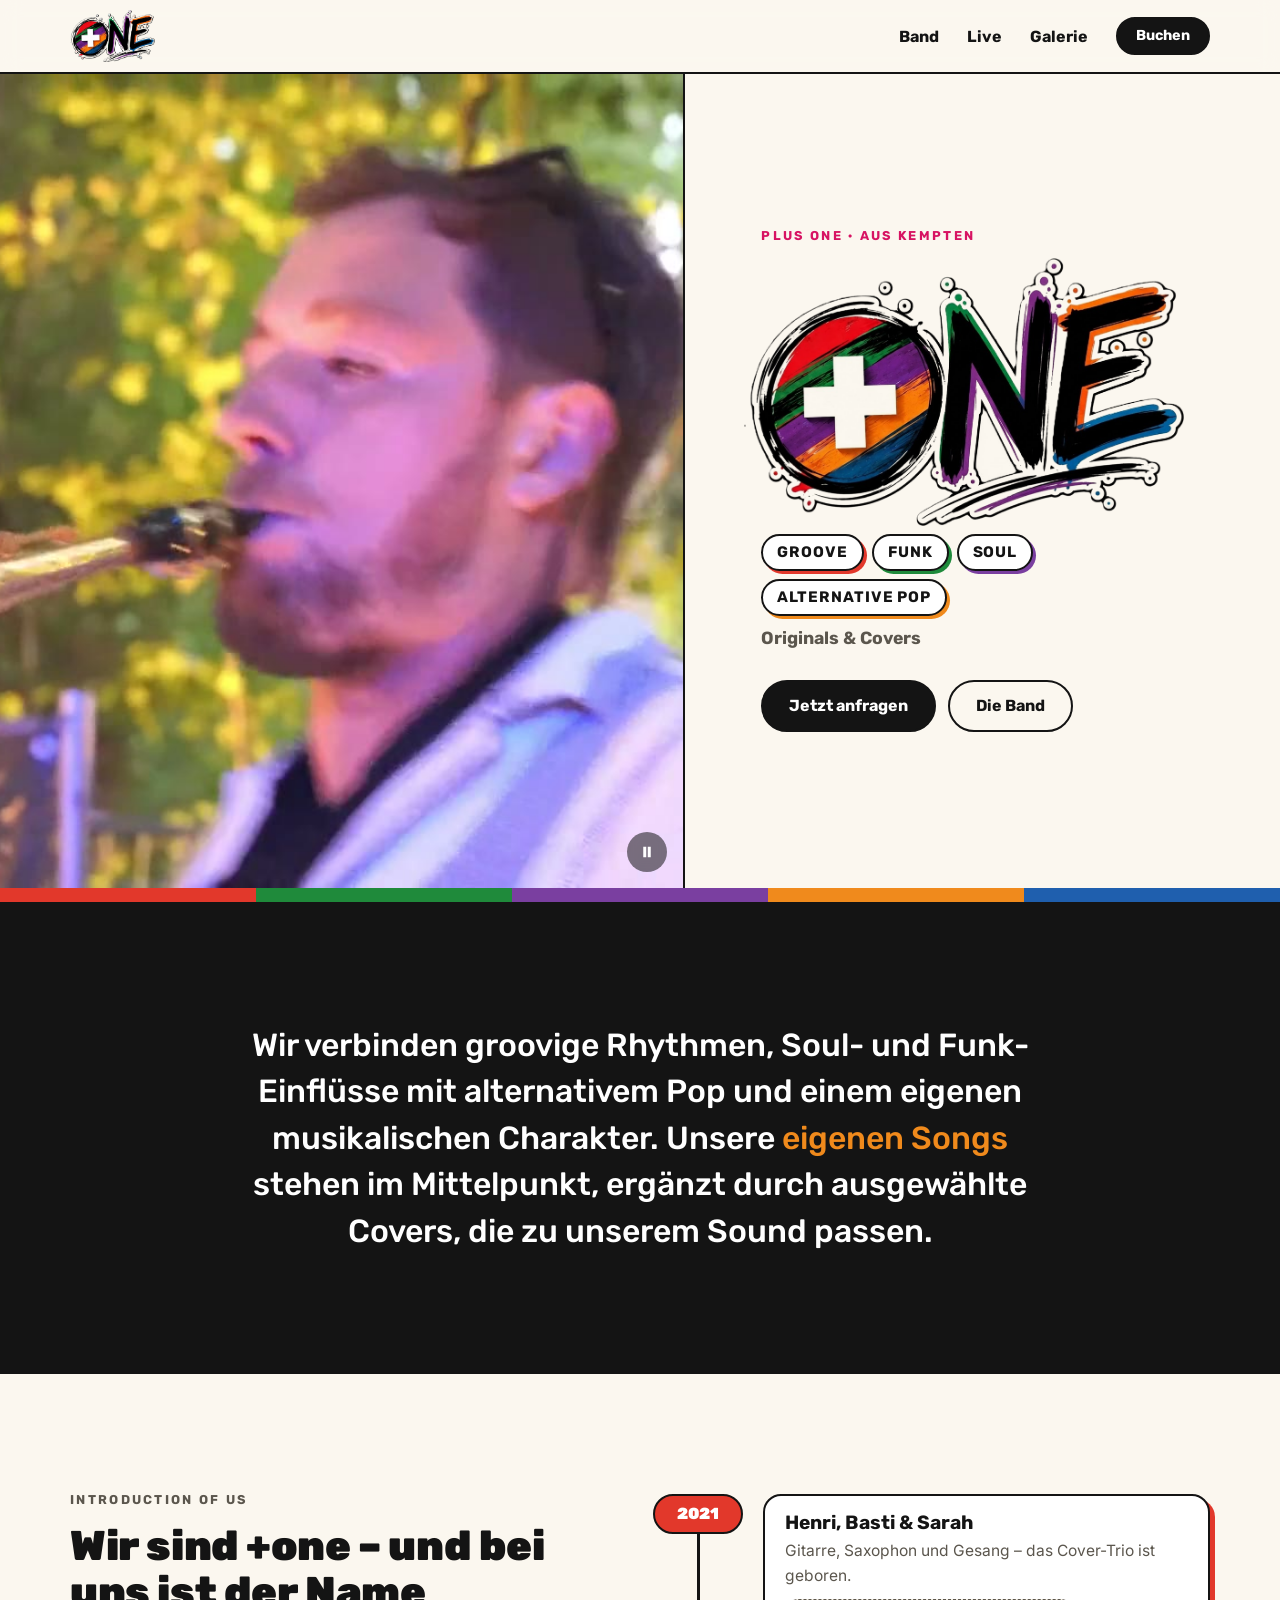
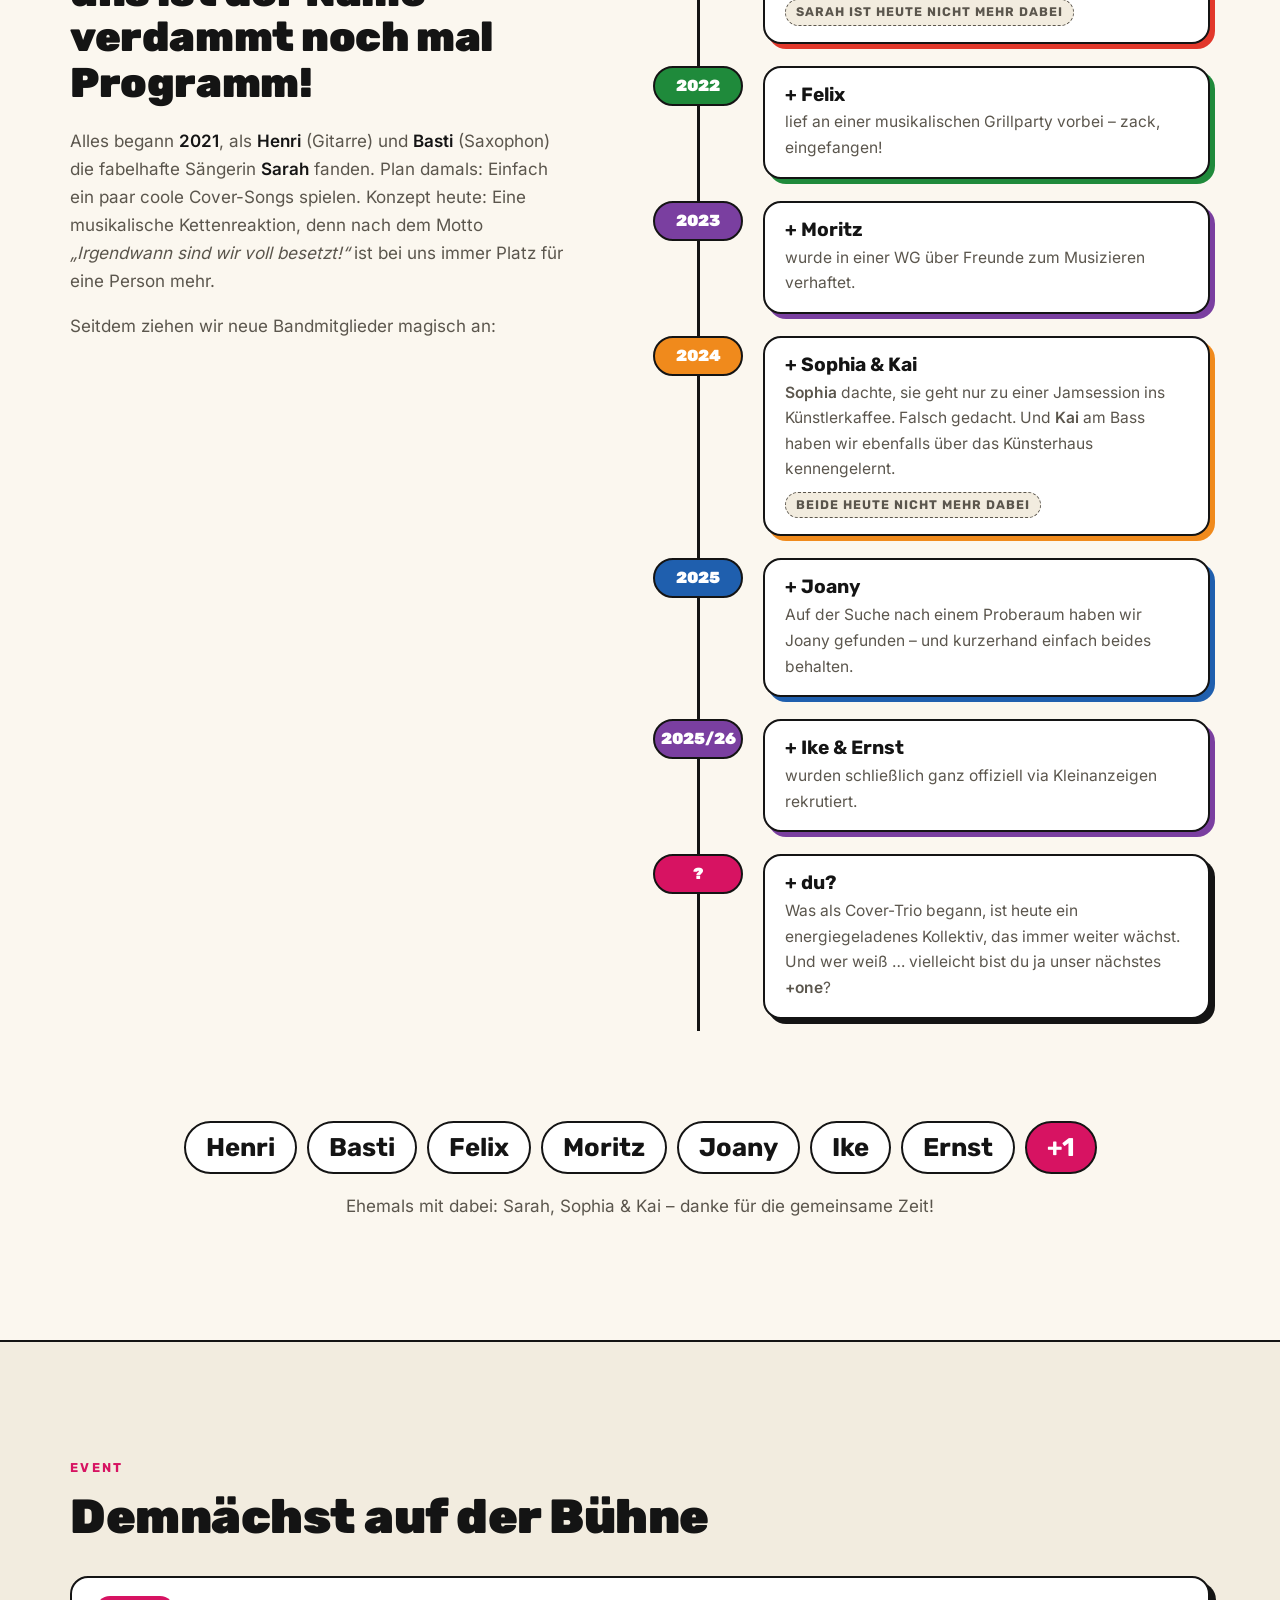
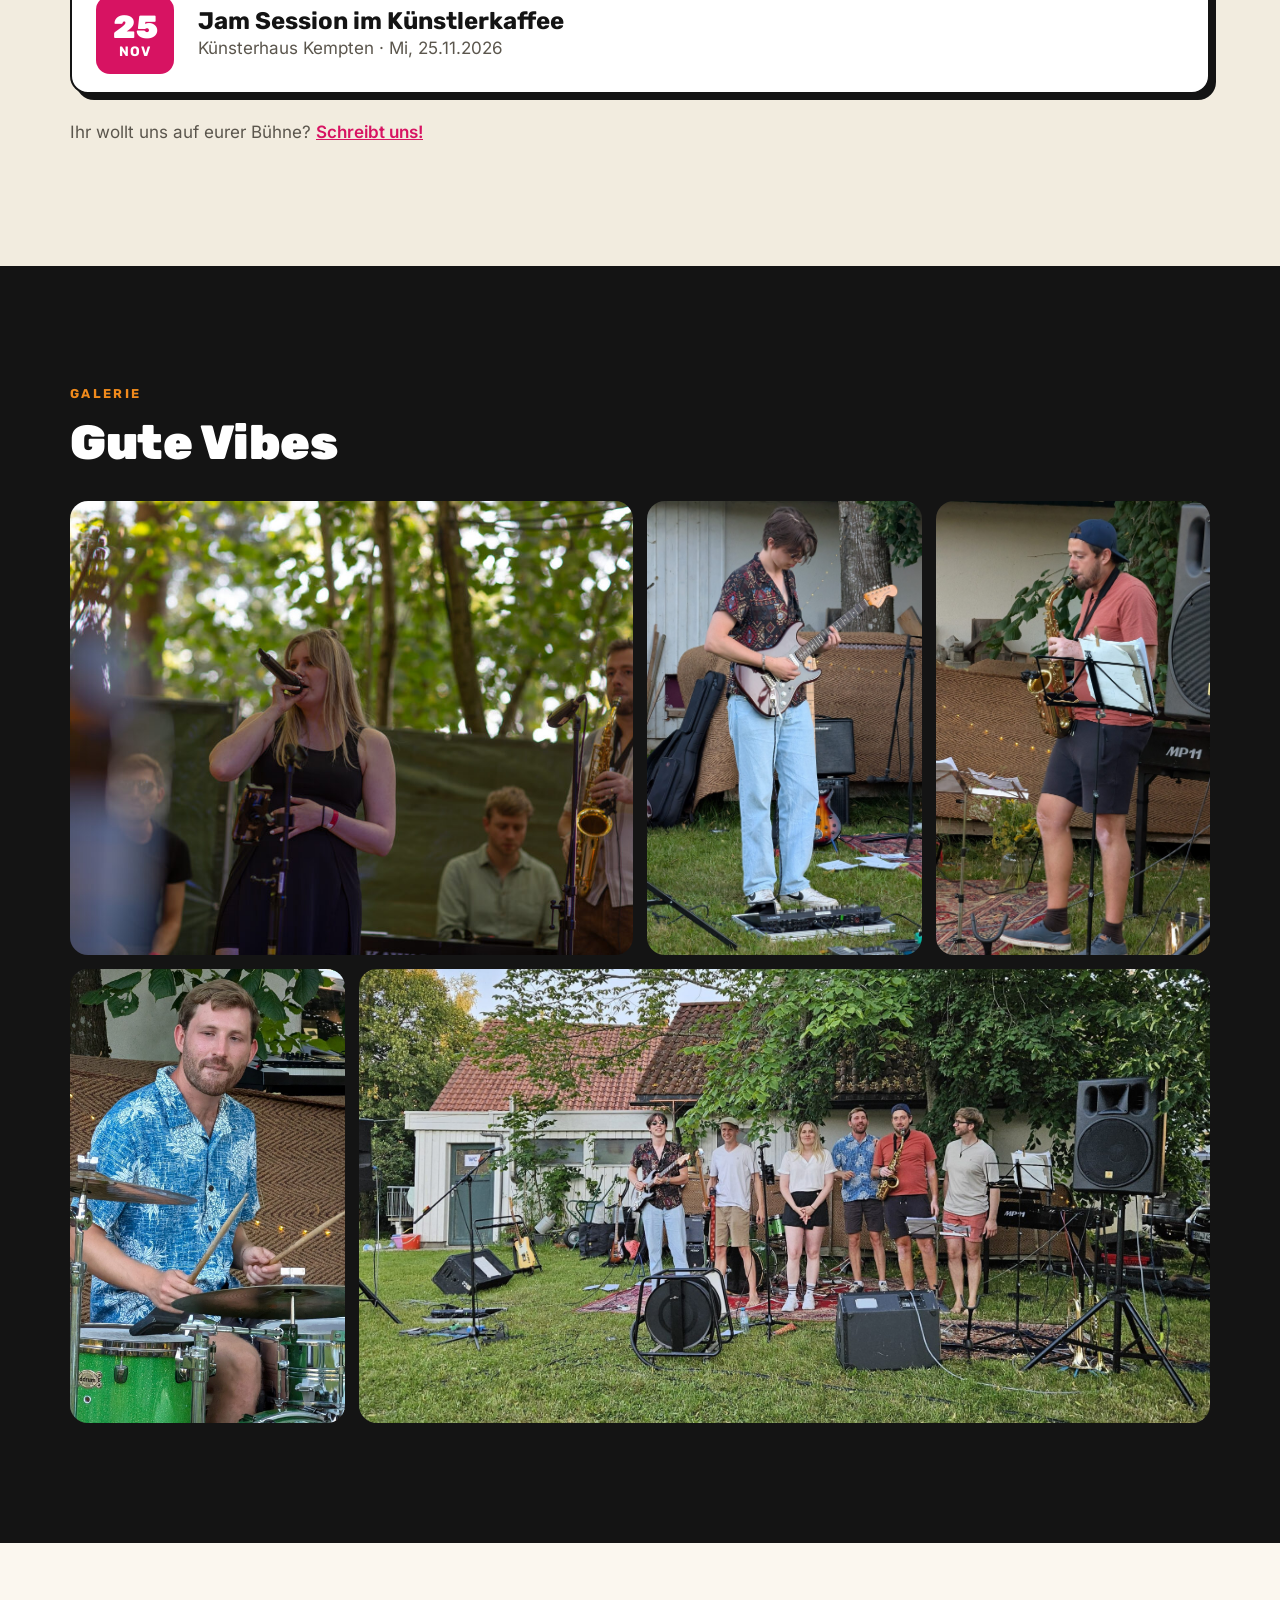
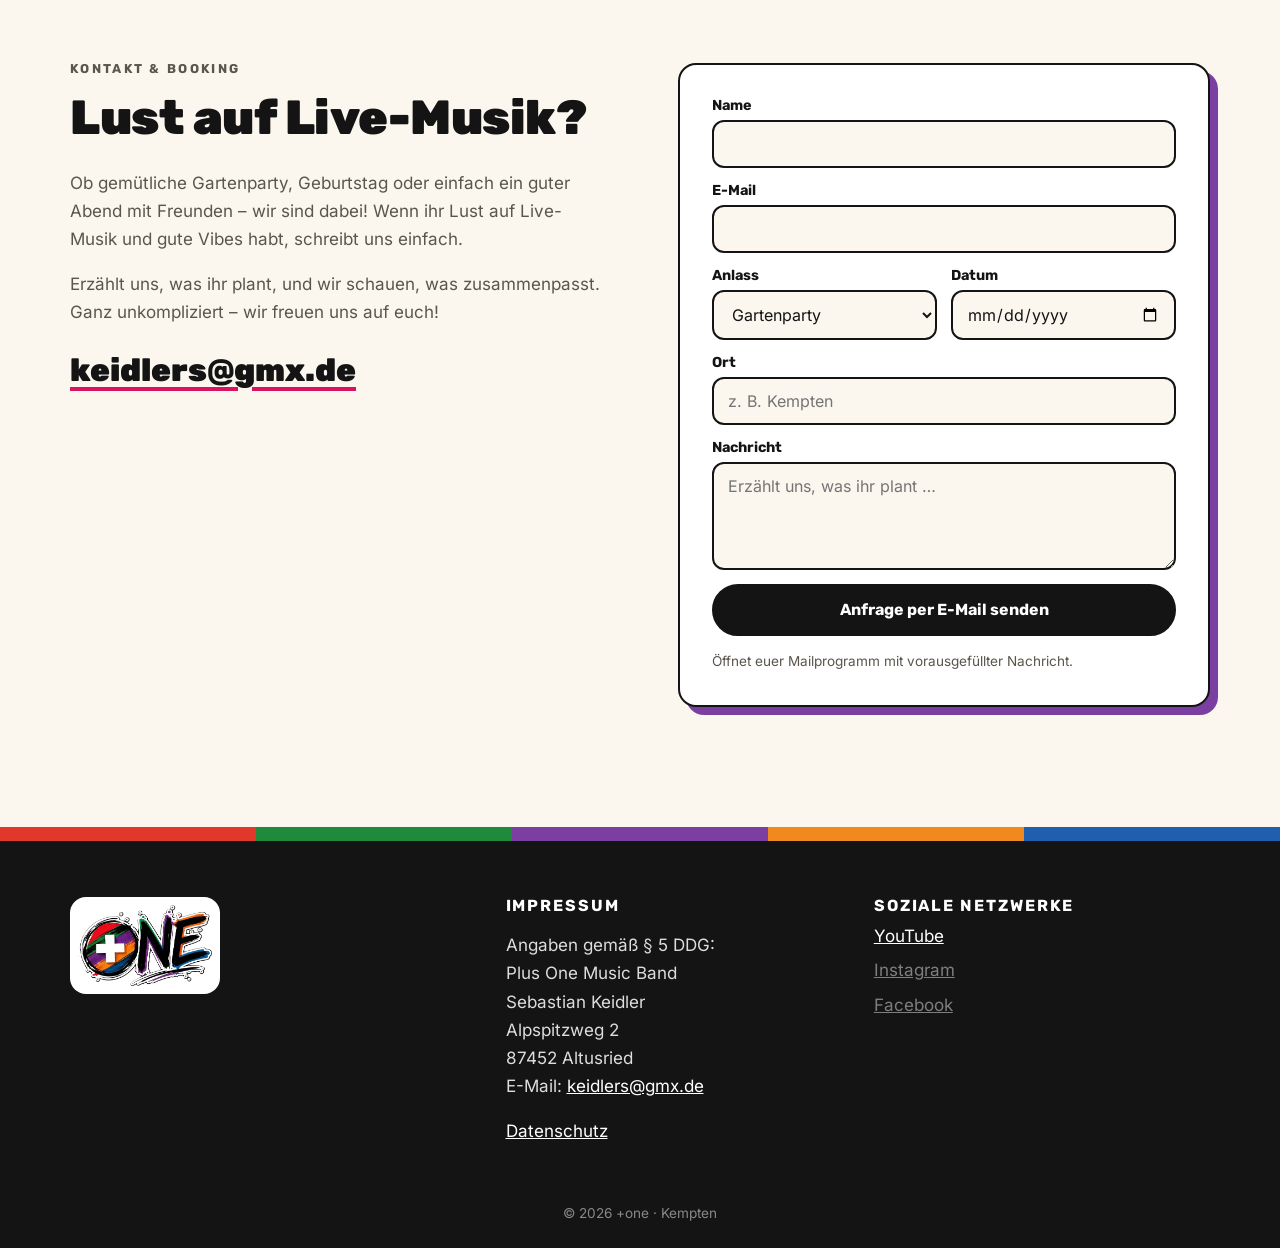
==== commit 82c540fc: "Impressum und Datenschutz: Verantwortlicher eingetragen Co-Authored-By: Claude Opus 5.5 <noreply@ant" ====
--- a/index.html
+++ b/index.html
@@ -252,7 +252,7 @@
       </div>
       <div>
         <h4>Impressum</h4>
-        <p>Plus One Music Band<br>Kempten<br><a href="mailto:keidlers@gmx.de">keidlers@gmx.de</a></p>
+        <p>Angaben gemäß § 5 DDG:<br>Plus One Music Band<br>Sebastian Keidler<br>Alpspitzweg 2<br>87452 Altusried<br>E-Mail: <a href="mailto:keidlers@gmx.de">keidlers@gmx.de</a></p>
         <p><a href="datenschutz.html">Datenschutz</a></p>
       </div>
       <div>
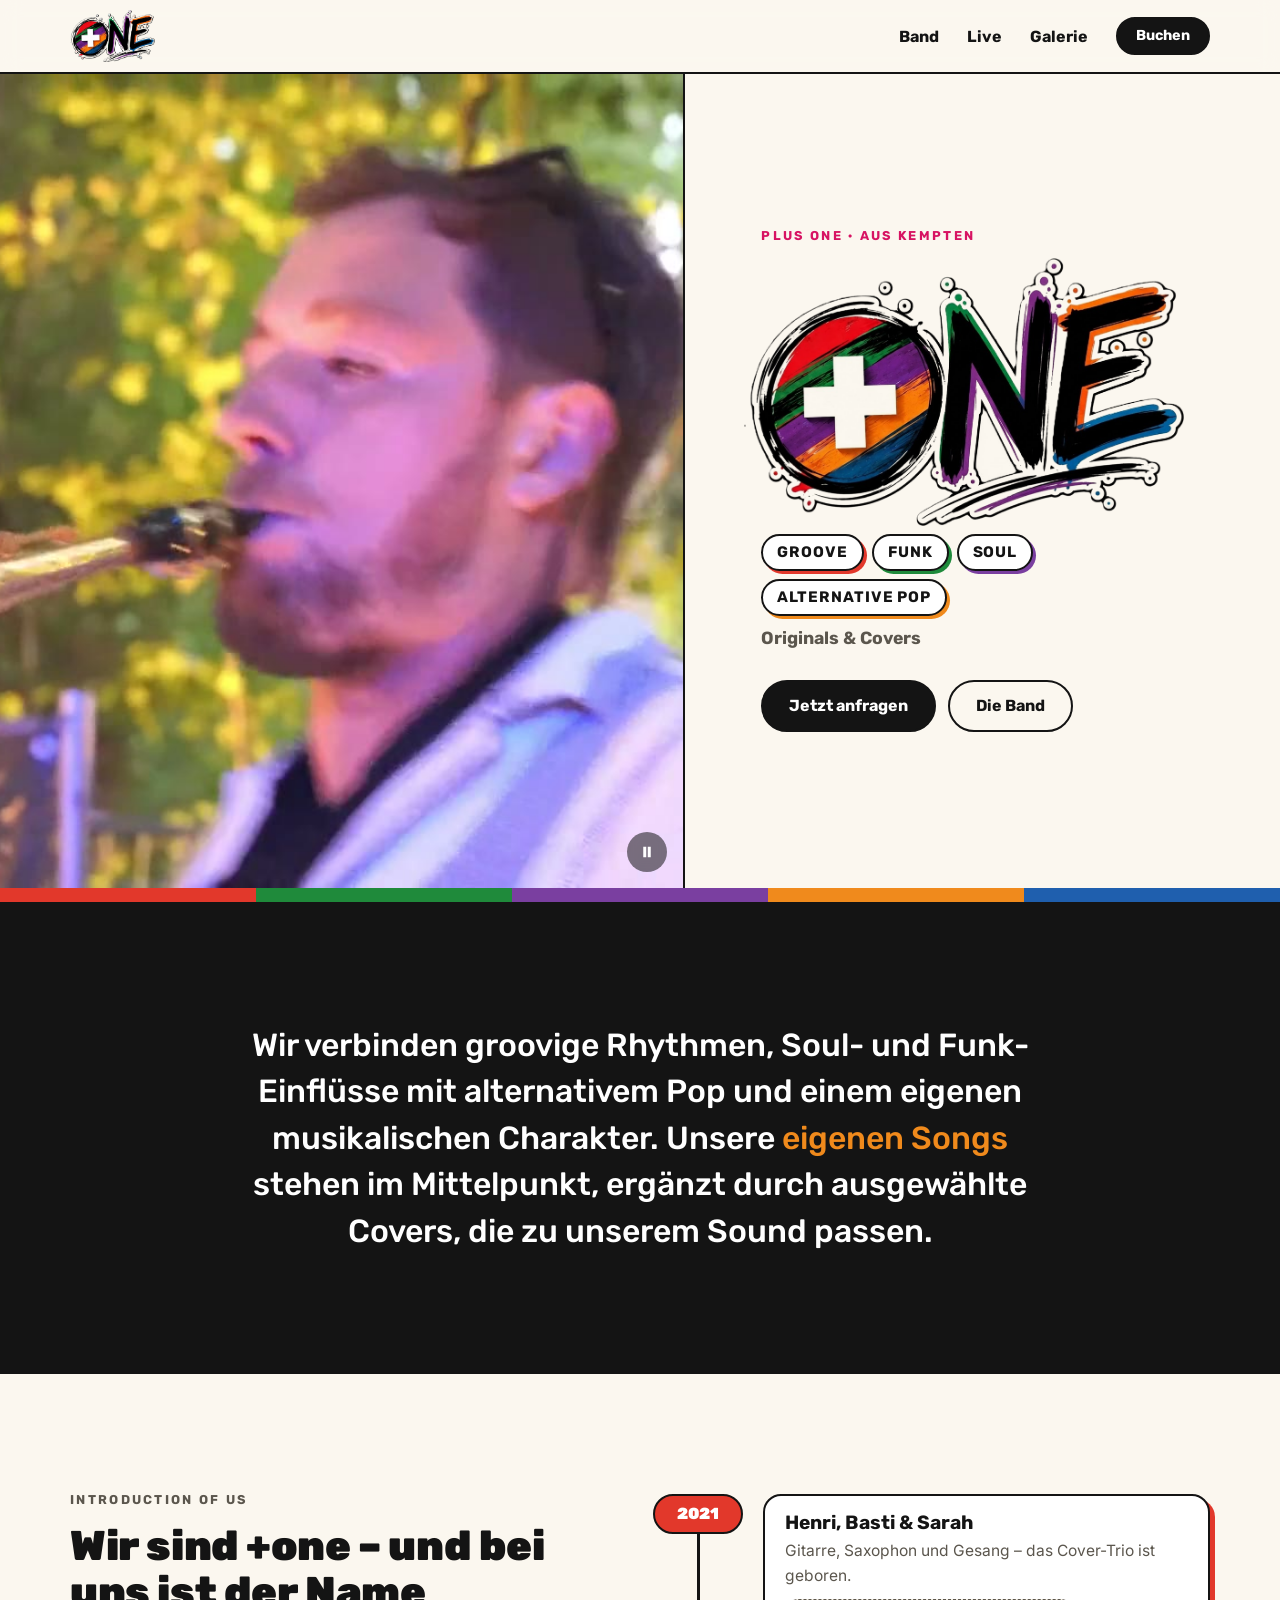
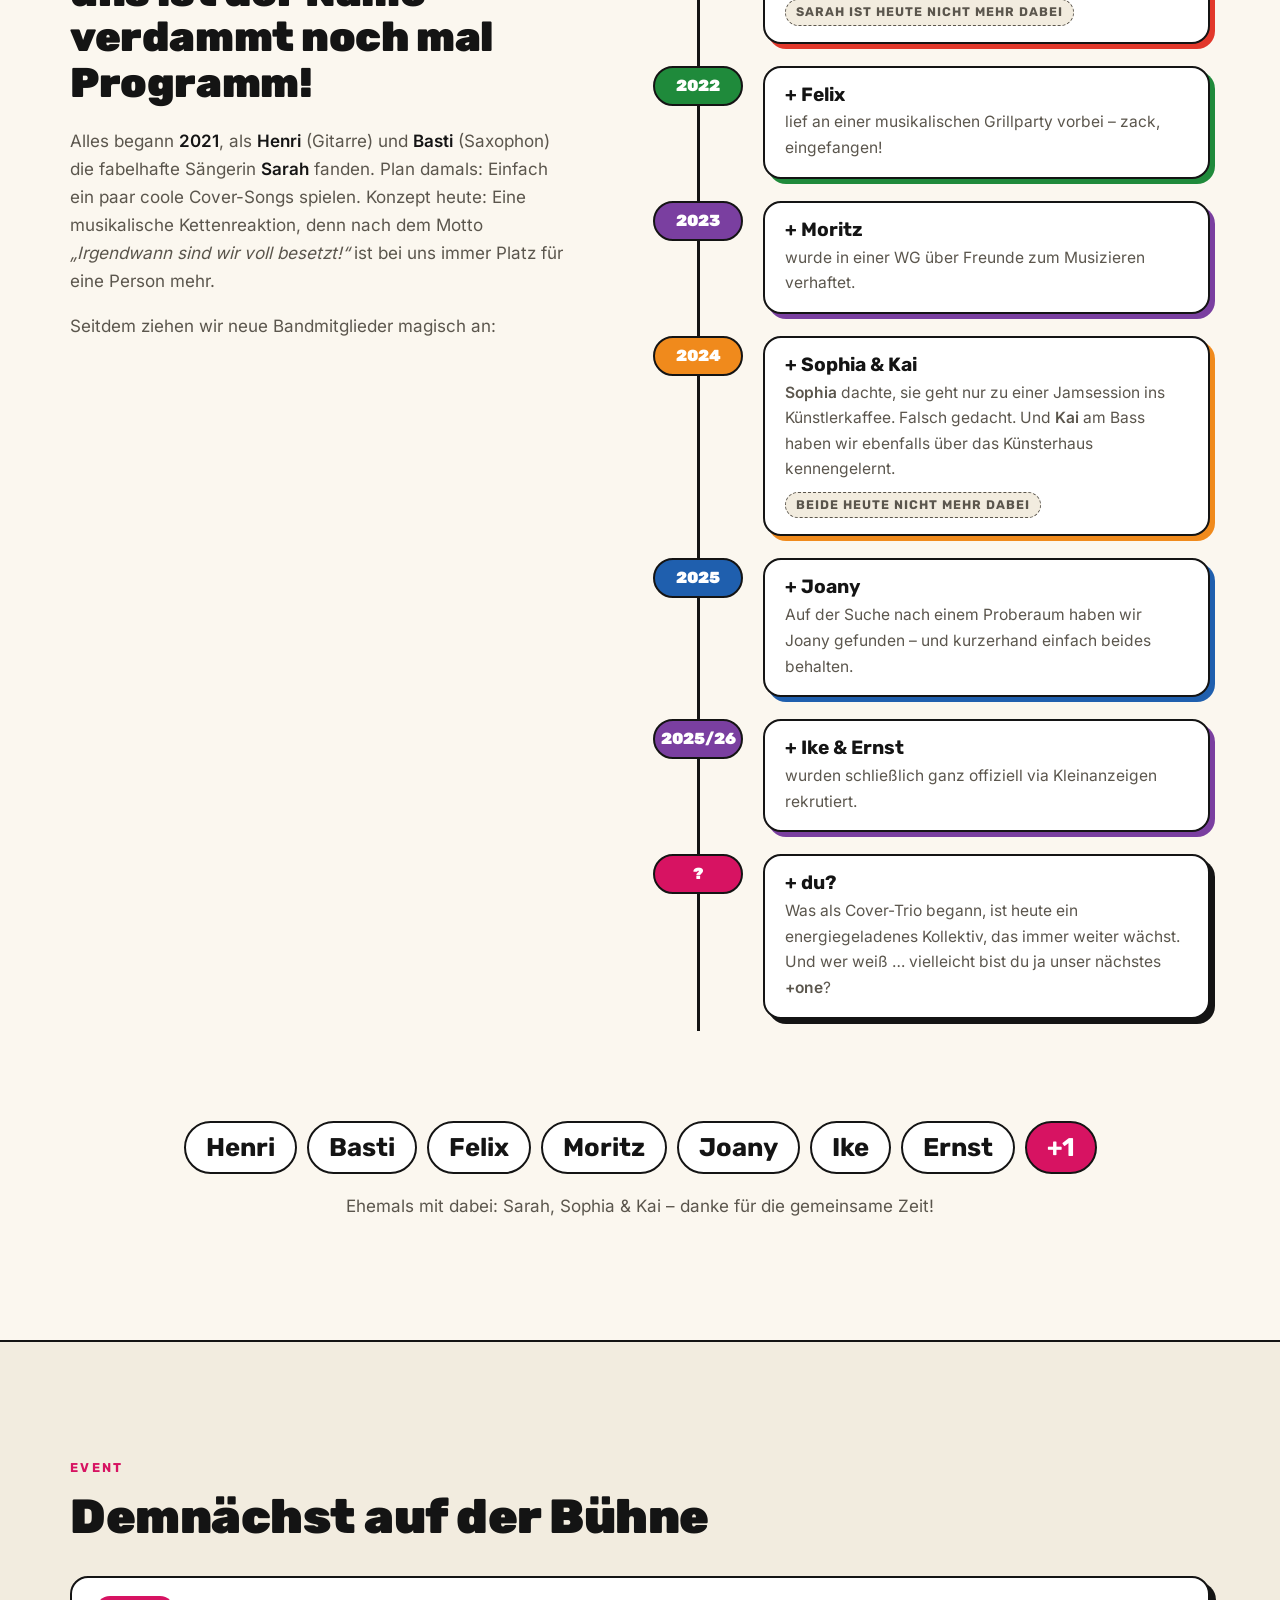
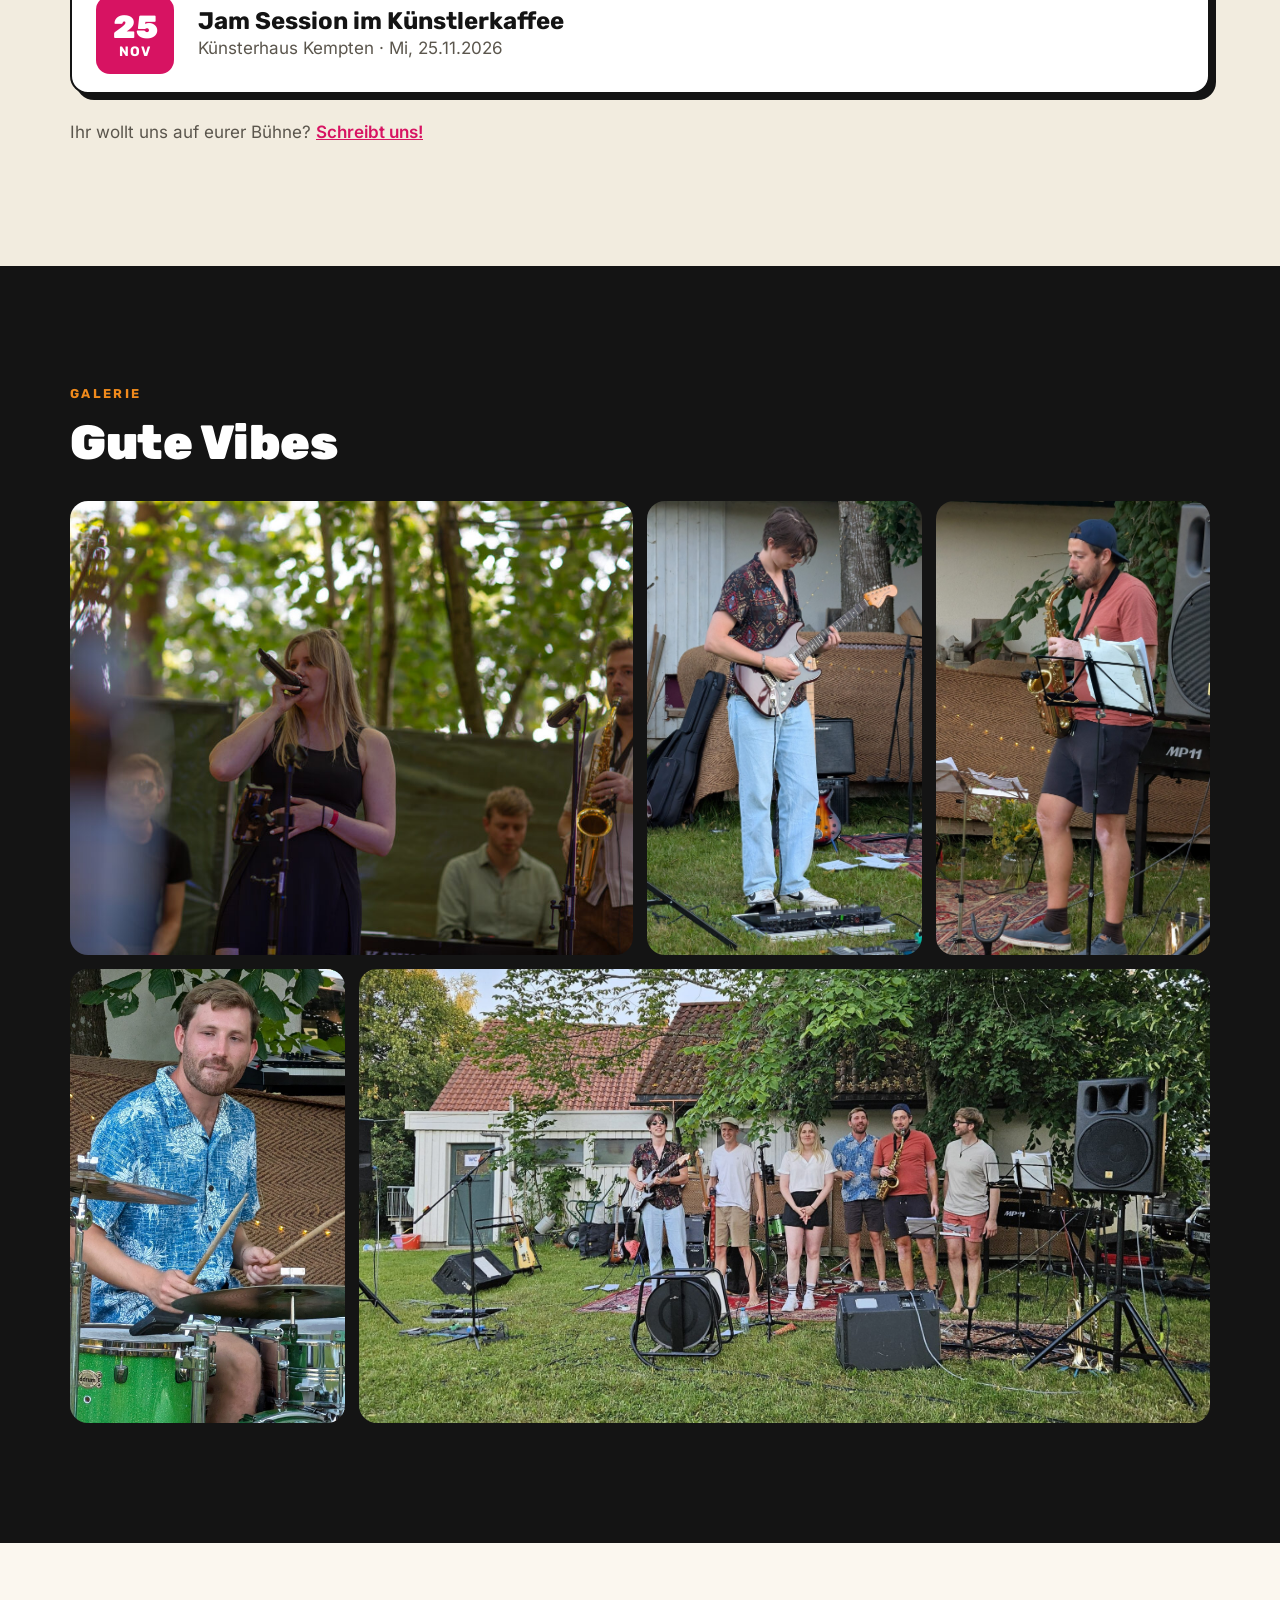
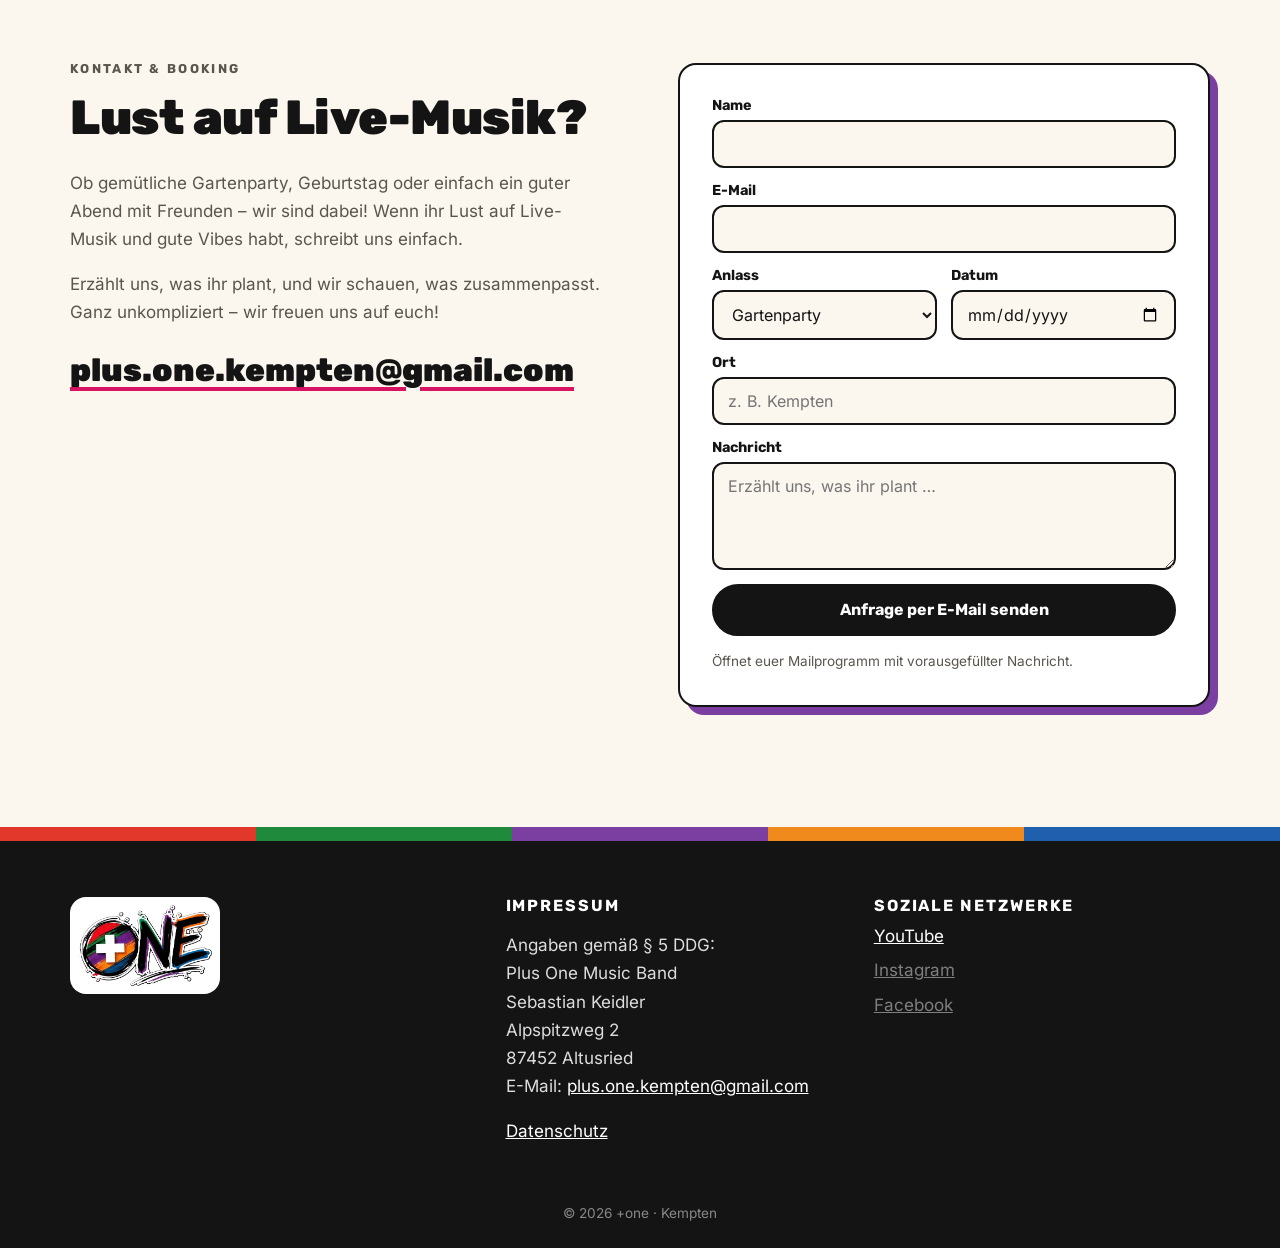
==== commit 05e3a212: "Kontakt-E-Mail: plus.one.kempten@gmail.com Neue Adresse in Kontakt, Anfrageformular, Impressum und D" ====
--- a/index.html
+++ b/index.html
@@ -215,7 +215,7 @@
             Wenn ihr Lust auf Live-Musik und gute Vibes habt, schreibt uns einfach.
           </p>
           <p>Erzählt uns, was ihr plant, und wir schauen, was zusammenpasst. Ganz unkompliziert – wir freuen uns auf euch!</p>
-          <a class="mail" href="mailto:keidlers@gmx.de">keidlers@gmx.de</a>
+          <a class="mail" href="mailto:plus.one.kempten@gmail.com">plus.one.kempten@gmail.com</a>
         </div>
 
         <form class="form" id="booking-form" novalidate>
@@ -252,7 +252,7 @@
       </div>
       <div>
         <h4>Impressum</h4>
-        <p>Angaben gemäß § 5 DDG:<br>Plus One Music Band<br>Sebastian Keidler<br>Alpspitzweg 2<br>87452 Altusried<br>E-Mail: <a href="mailto:keidlers@gmx.de">keidlers@gmx.de</a></p>
+        <p>Angaben gemäß § 5 DDG:<br>Plus One Music Band<br>Sebastian Keidler<br>Alpspitzweg 2<br>87452 Altusried<br>E-Mail: <a href="mailto:plus.one.kempten@gmail.com">plus.one.kempten@gmail.com</a></p>
         <p><a href="datenschutz.html">Datenschutz</a></p>
       </div>
       <div>
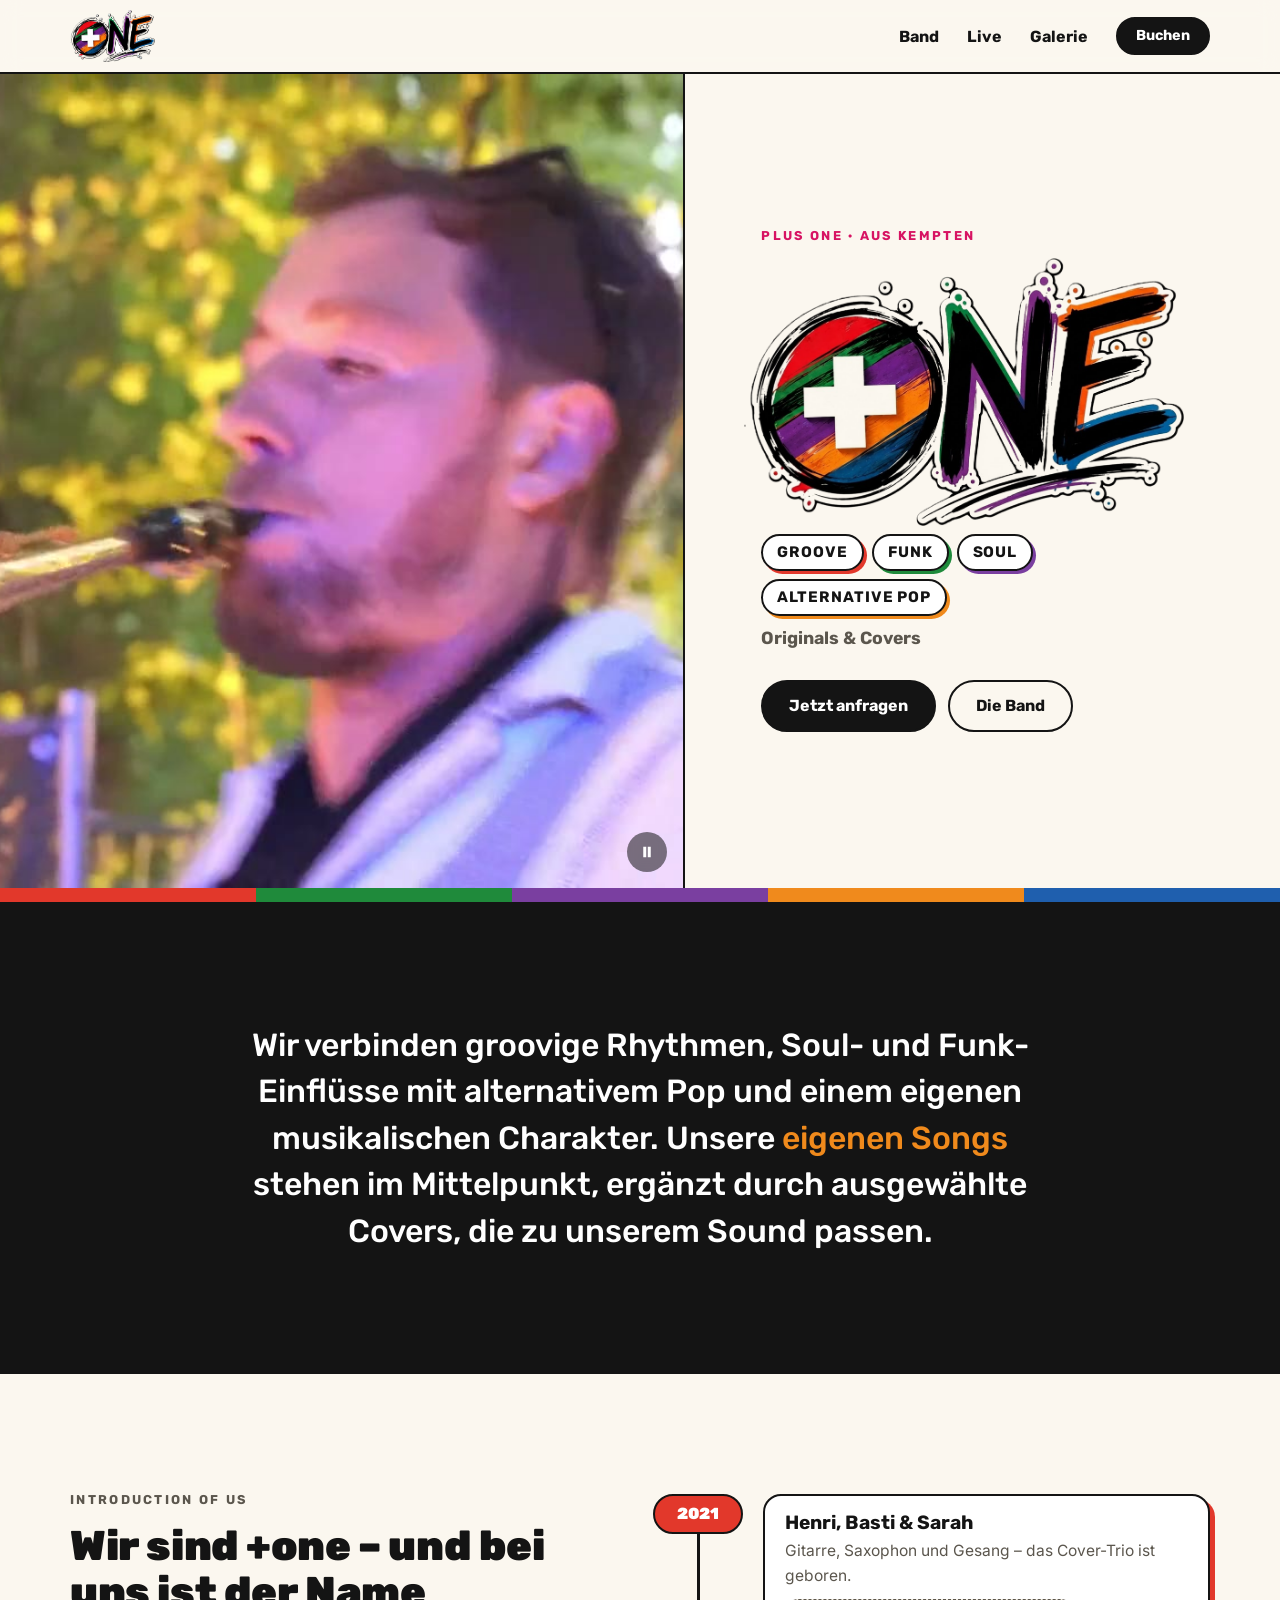
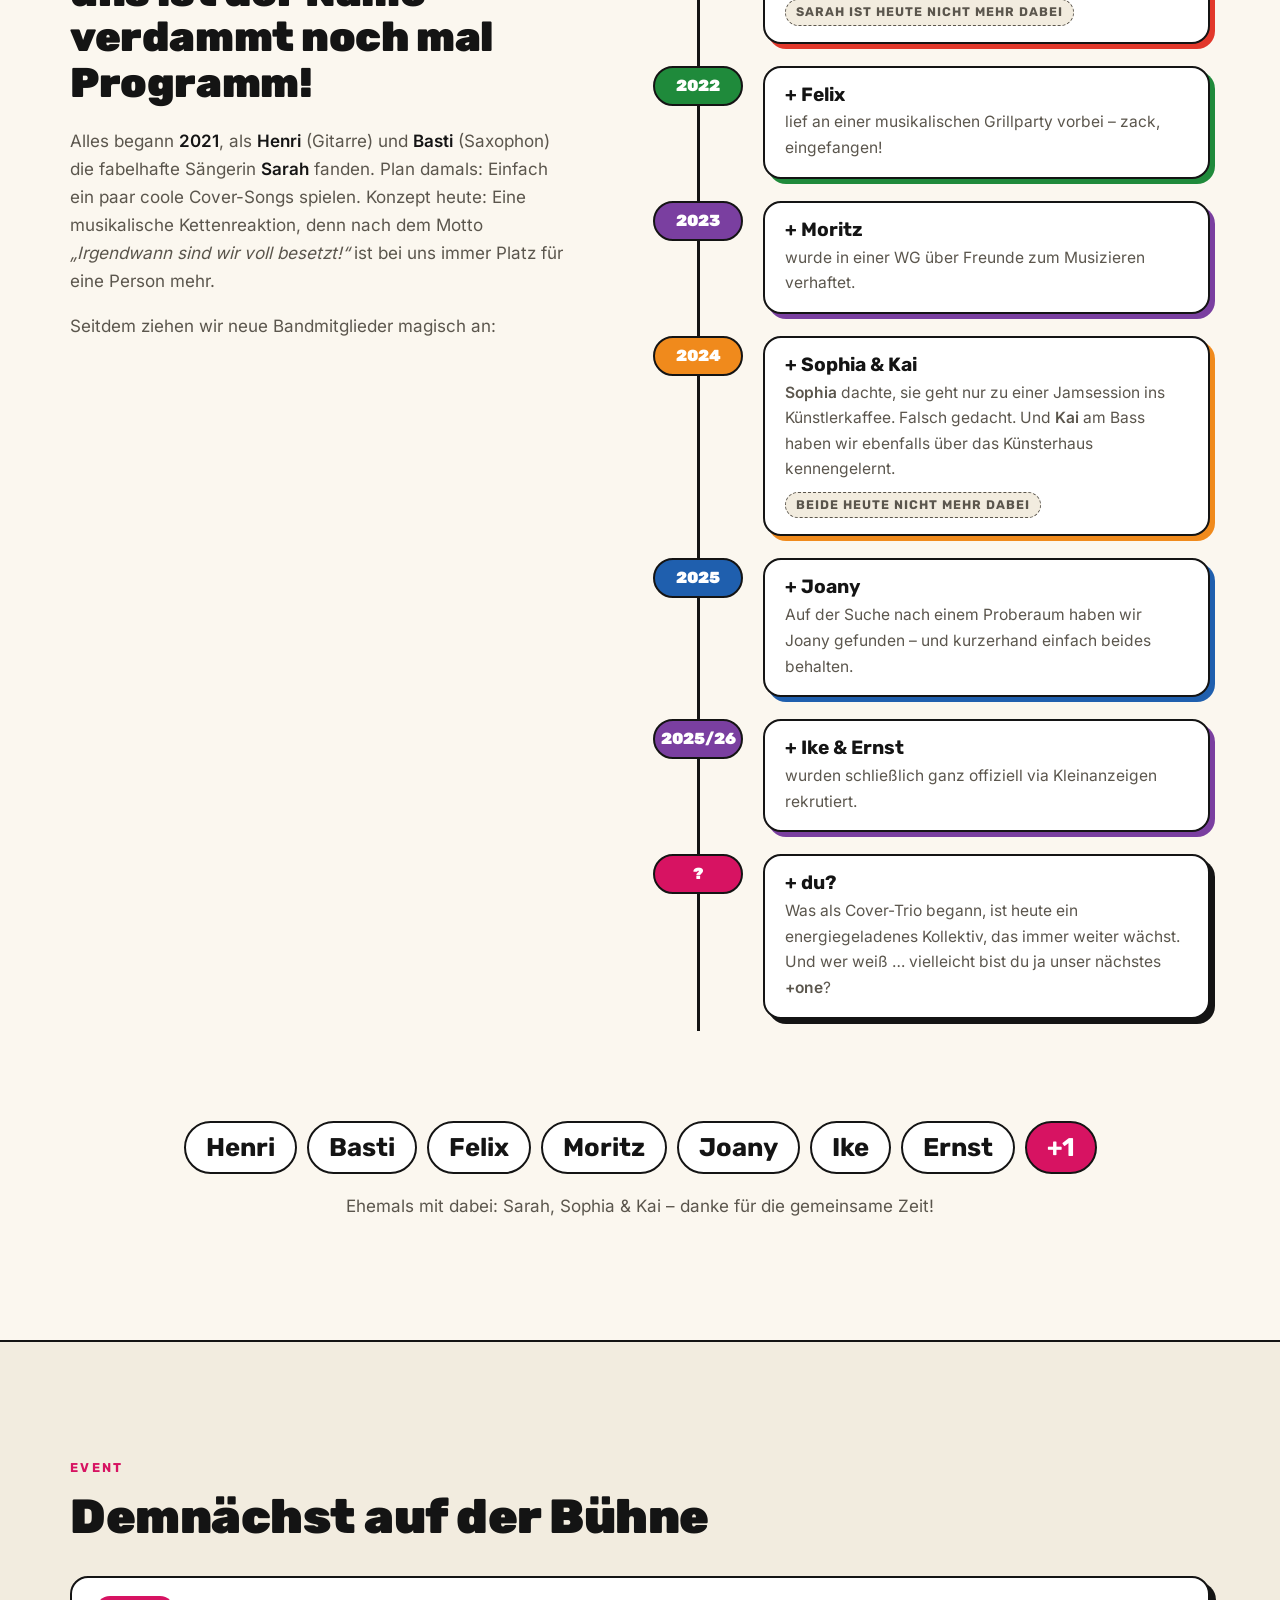
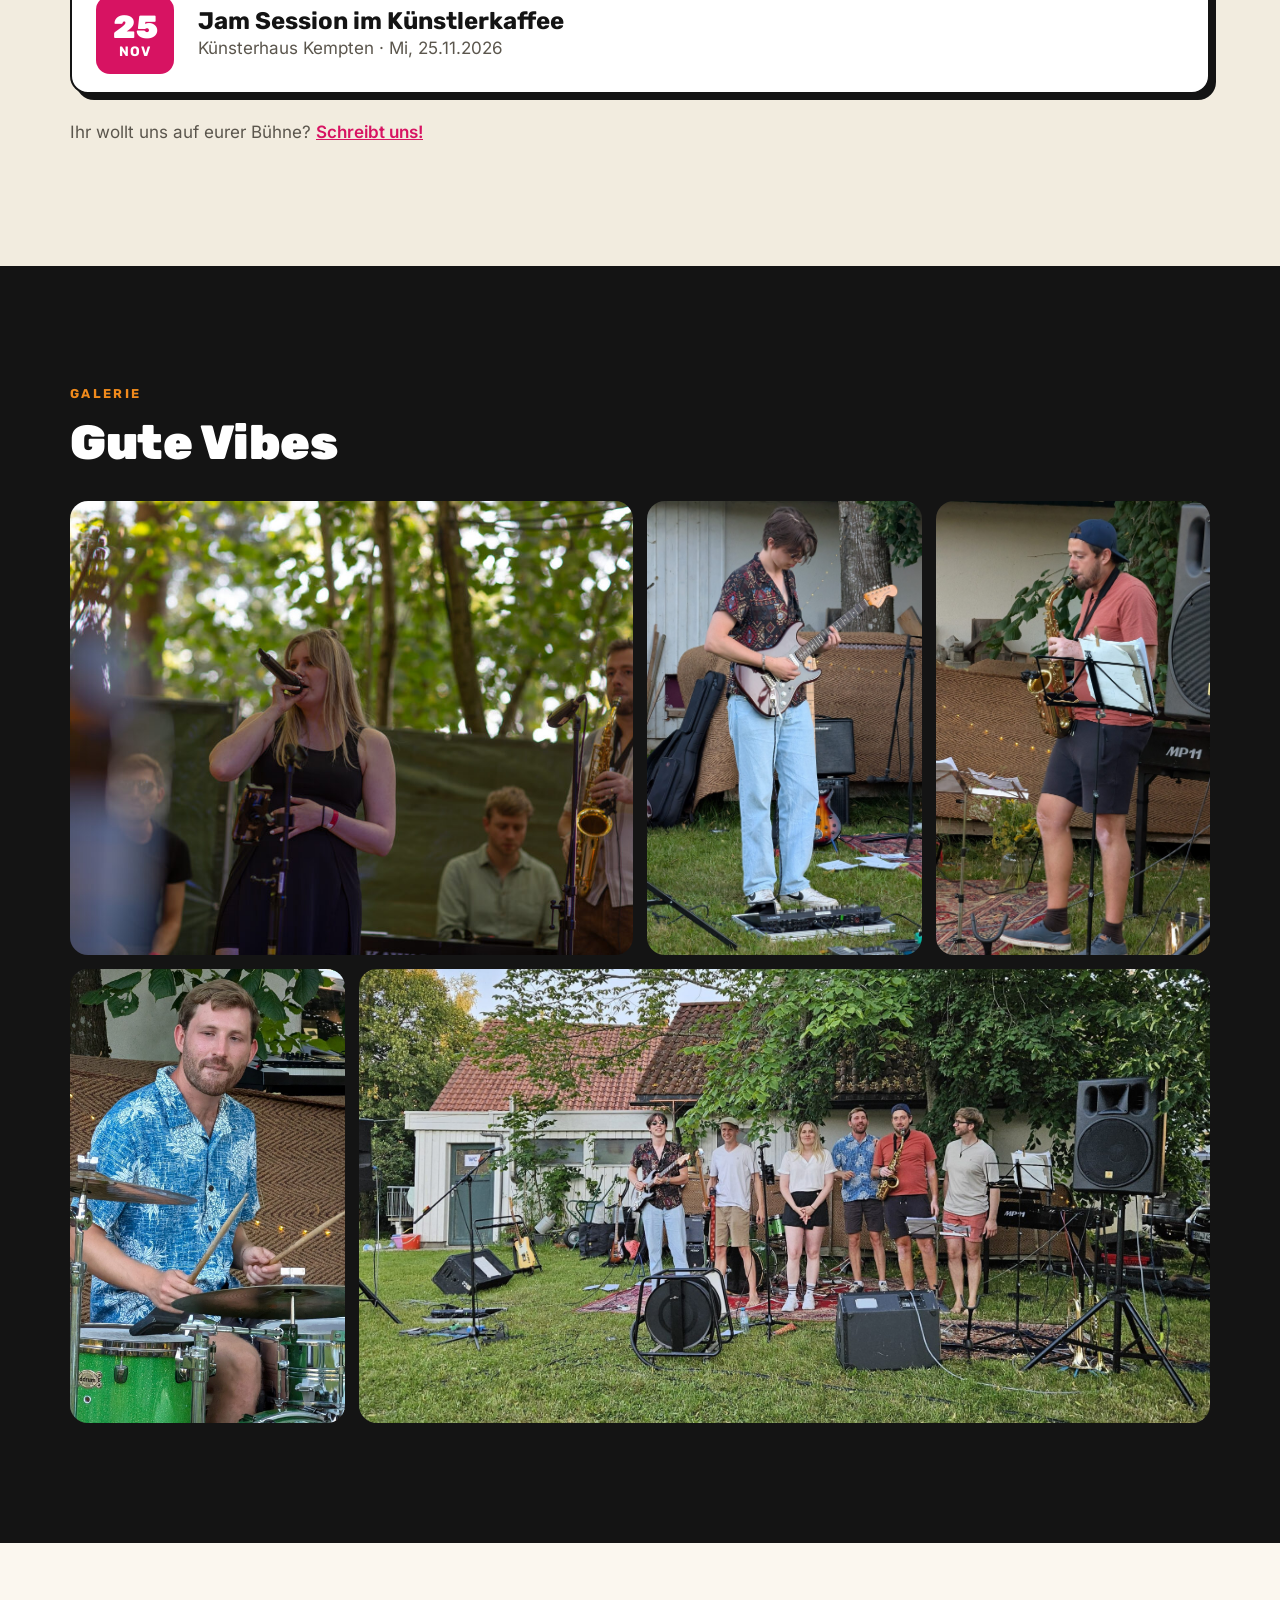
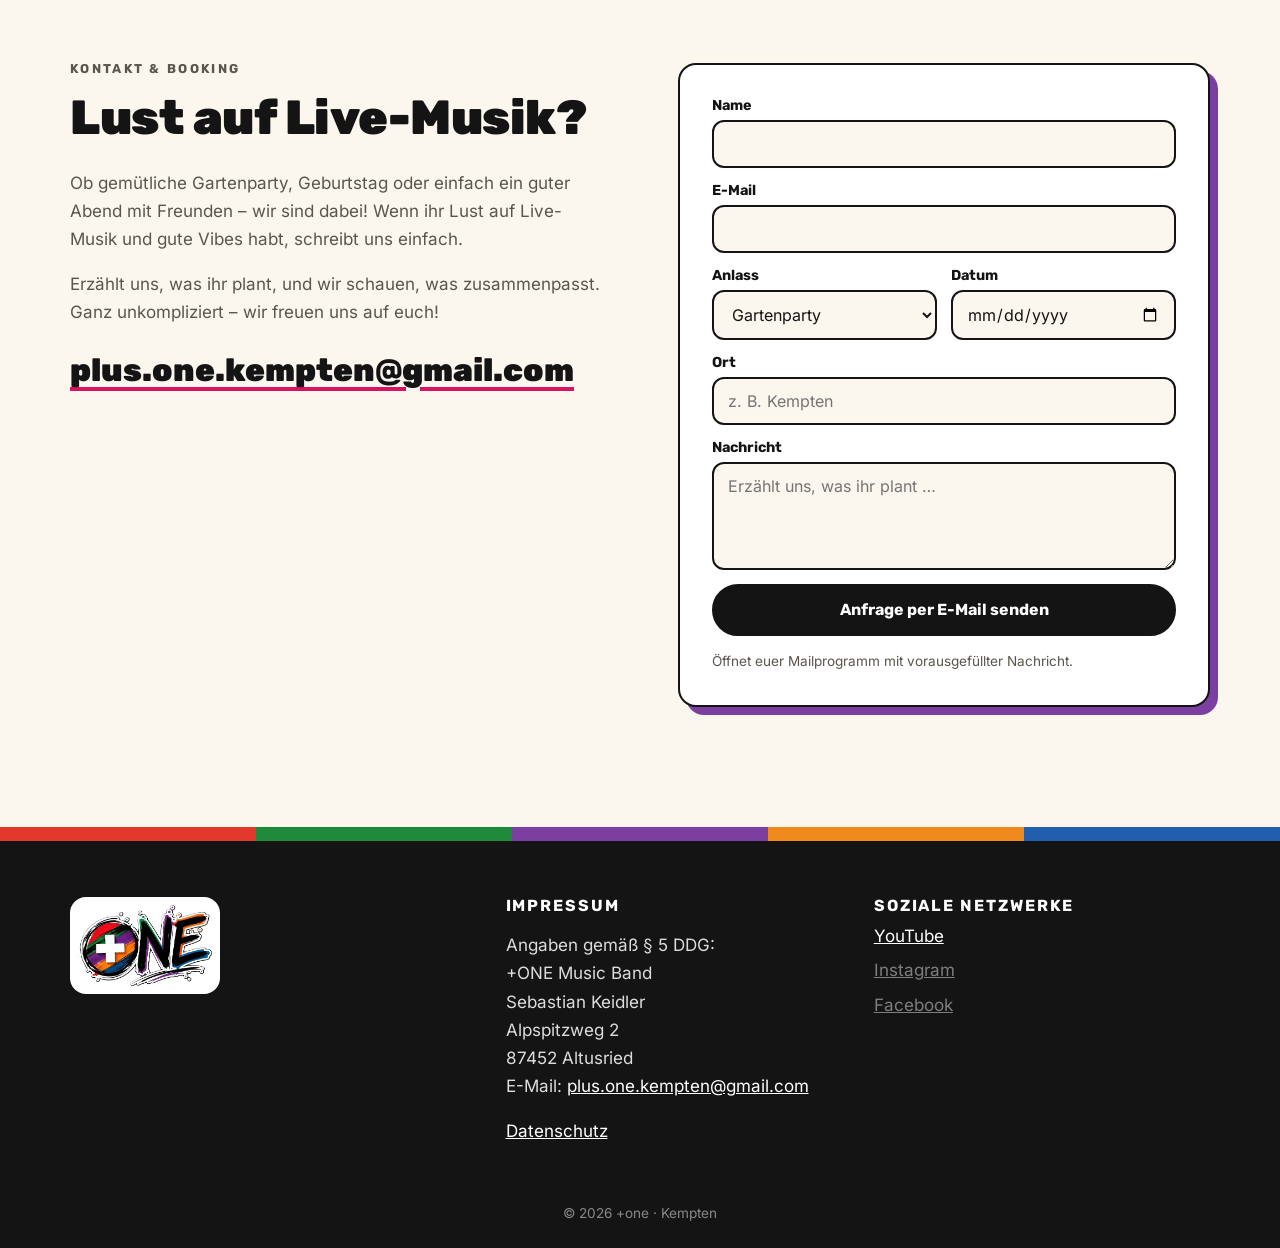
==== commit 69a91dad: "Impressum: Bandname +ONE Music Band Co-Authored-By: Claude Opus 5.5 <noreply@anthropic.com>" ====
--- a/index.html
+++ b/index.html
@@ -252,7 +252,7 @@
       </div>
       <div>
         <h4>Impressum</h4>
-        <p>Angaben gemäß § 5 DDG:<br>Plus One Music Band<br>Sebastian Keidler<br>Alpspitzweg 2<br>87452 Altusried<br>E-Mail: <a href="mailto:plus.one.kempten@gmail.com">plus.one.kempten@gmail.com</a></p>
+        <p>Angaben gemäß § 5 DDG:<br>+ONE Music Band<br>Sebastian Keidler<br>Alpspitzweg 2<br>87452 Altusried<br>E-Mail: <a href="mailto:plus.one.kempten@gmail.com">plus.one.kempten@gmail.com</a></p>
         <p><a href="datenschutz.html">Datenschutz</a></p>
       </div>
       <div>
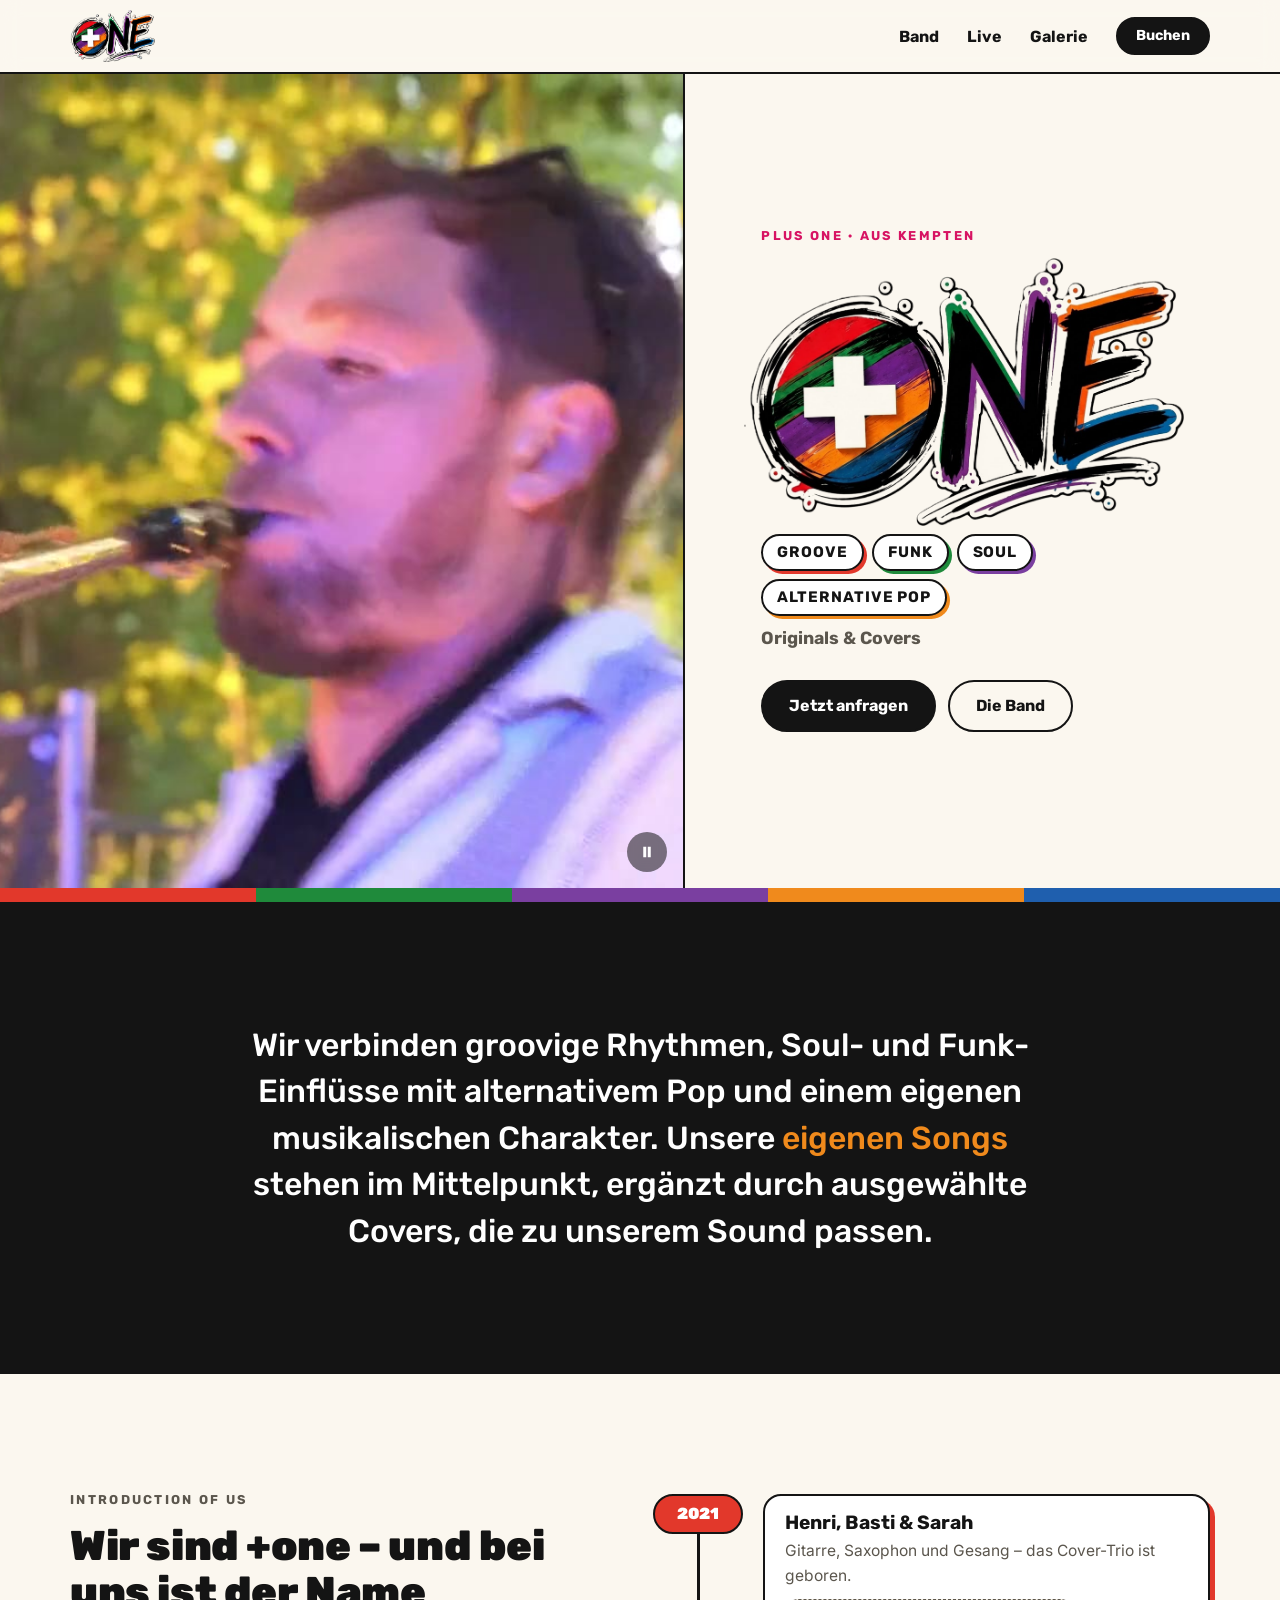
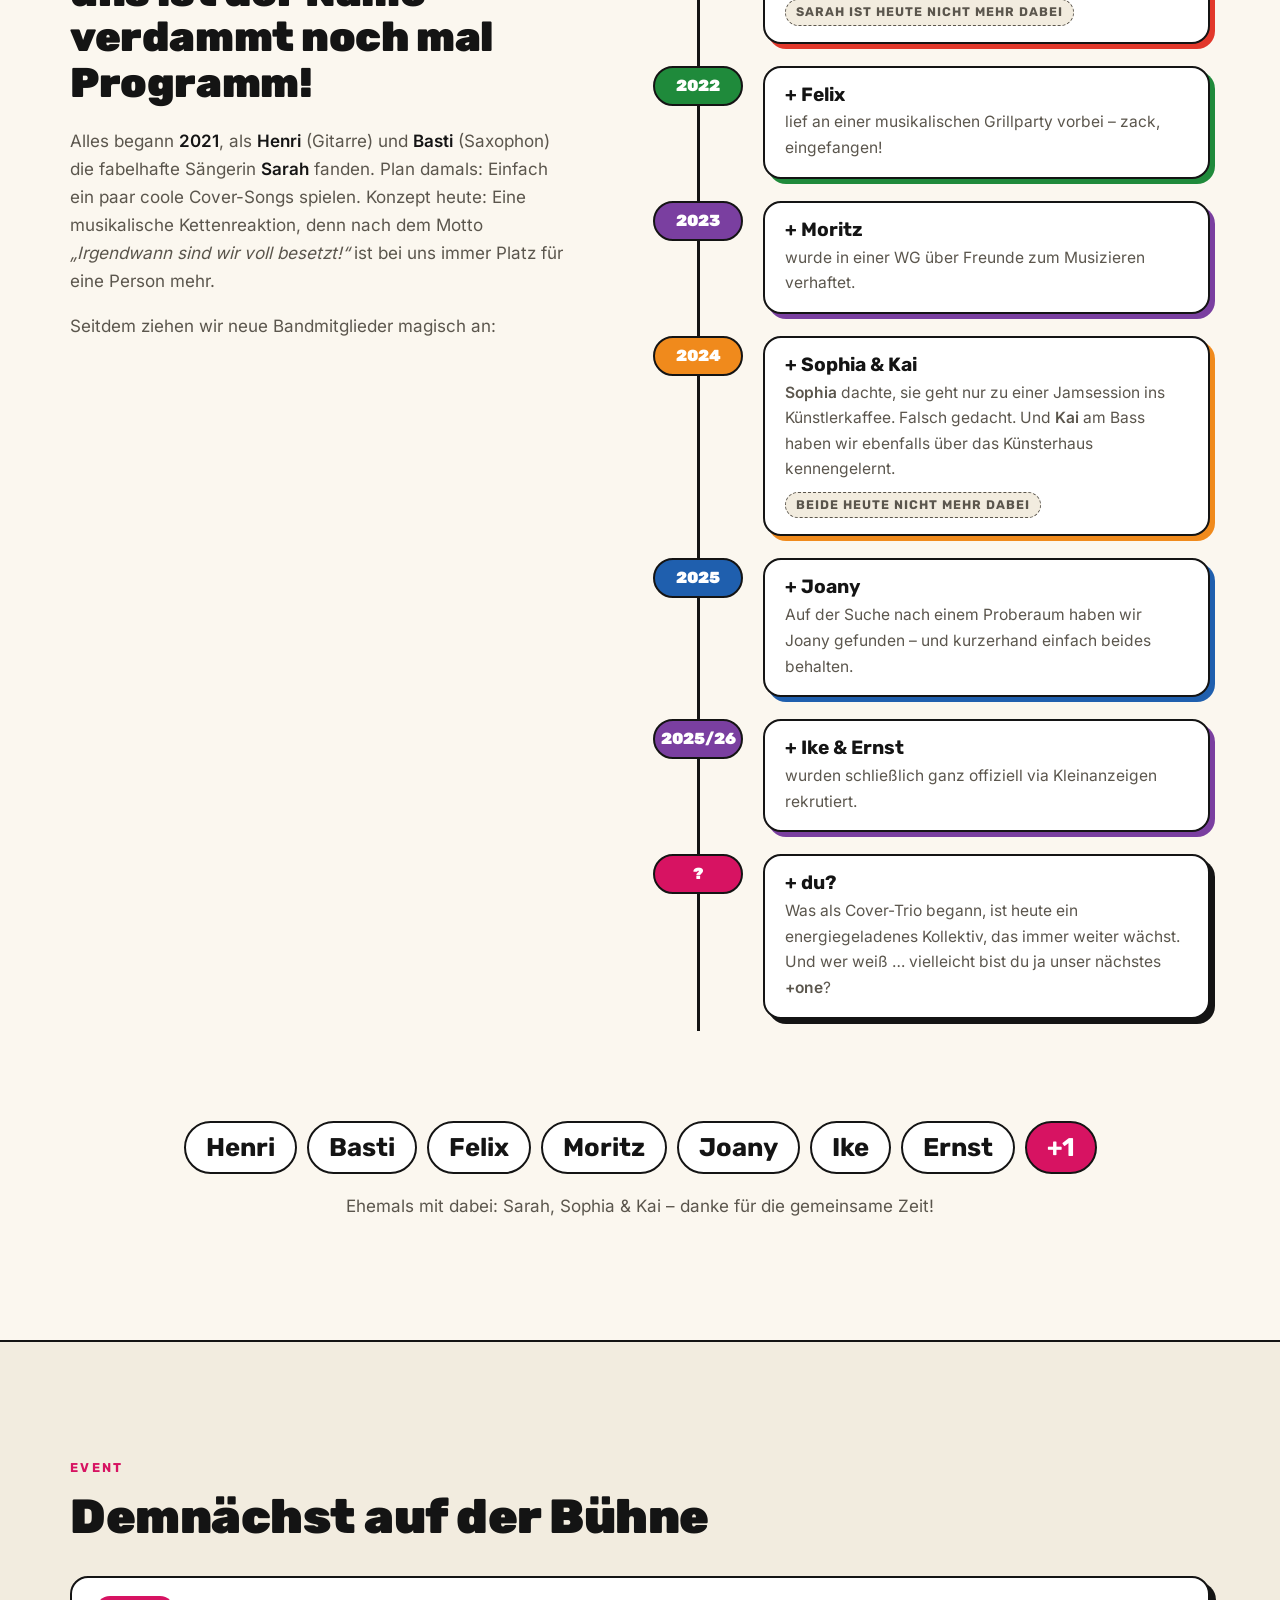
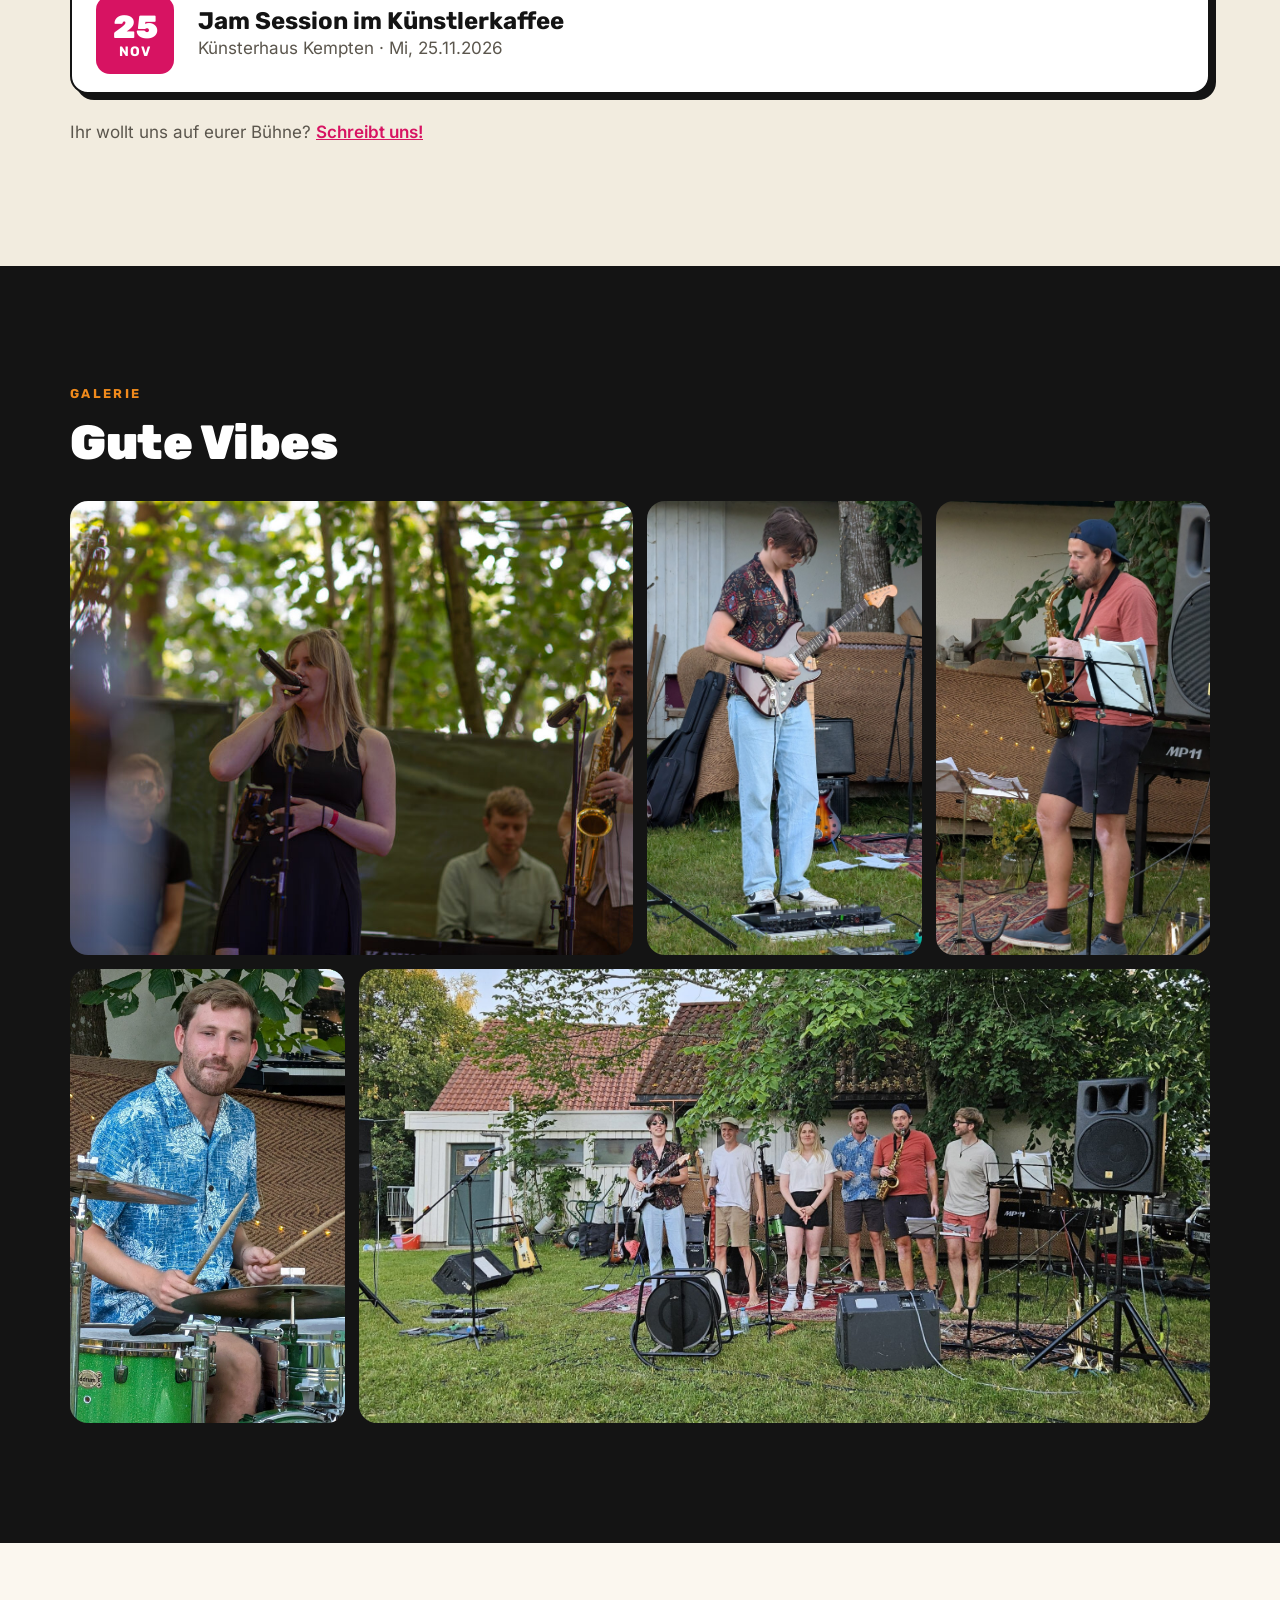
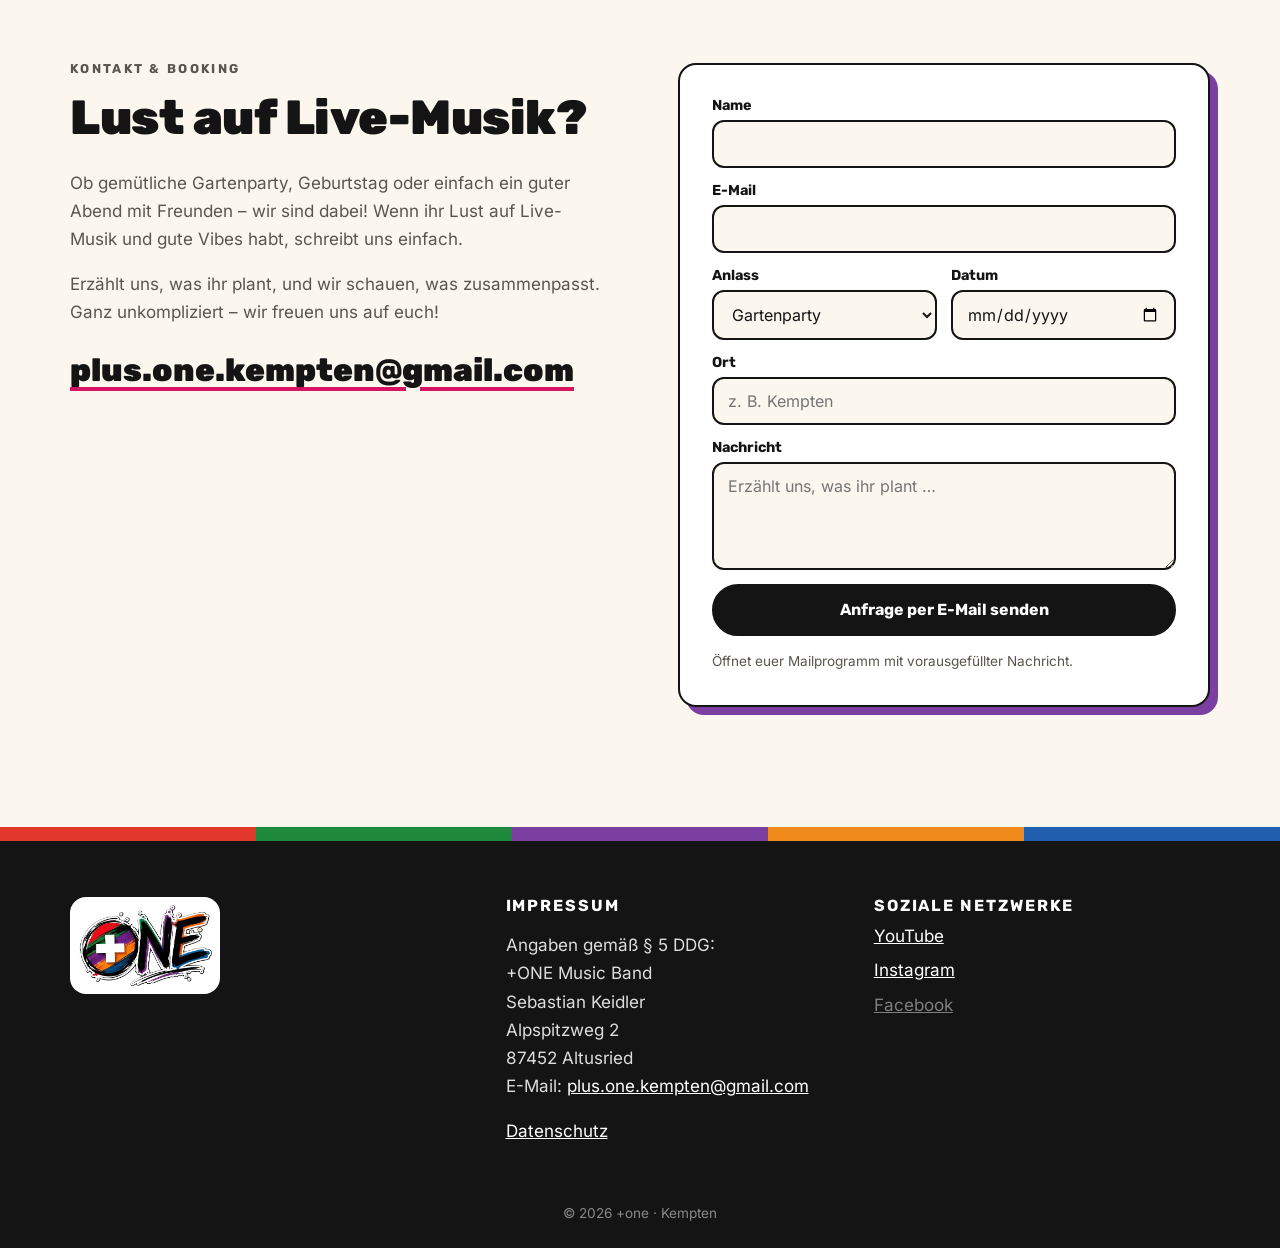
==== commit ed16e5ca: "Instagram-Profil verknüpft Co-Authored-By: Claude Opus 5.5 <noreply@anthropic.com>" ====
--- a/index.html
+++ b/index.html
@@ -259,7 +259,7 @@
         <h4>Soziale Netzwerke</h4>
         <ul class="social">
           <li><a href="https://www.youtube.com/@ONE-e7e6l" target="_blank" rel="noopener">YouTube</a></li>
-          <li><a href="#" aria-disabled="true" title="Link fehlt noch">Instagram</a></li>
+          <li><a href="https://www.instagram.com/plus.one.kempten/" target="_blank" rel="noopener">Instagram</a></li>
           <li><a href="#" aria-disabled="true" title="Link fehlt noch">Facebook</a></li>
         </ul>
       </div>
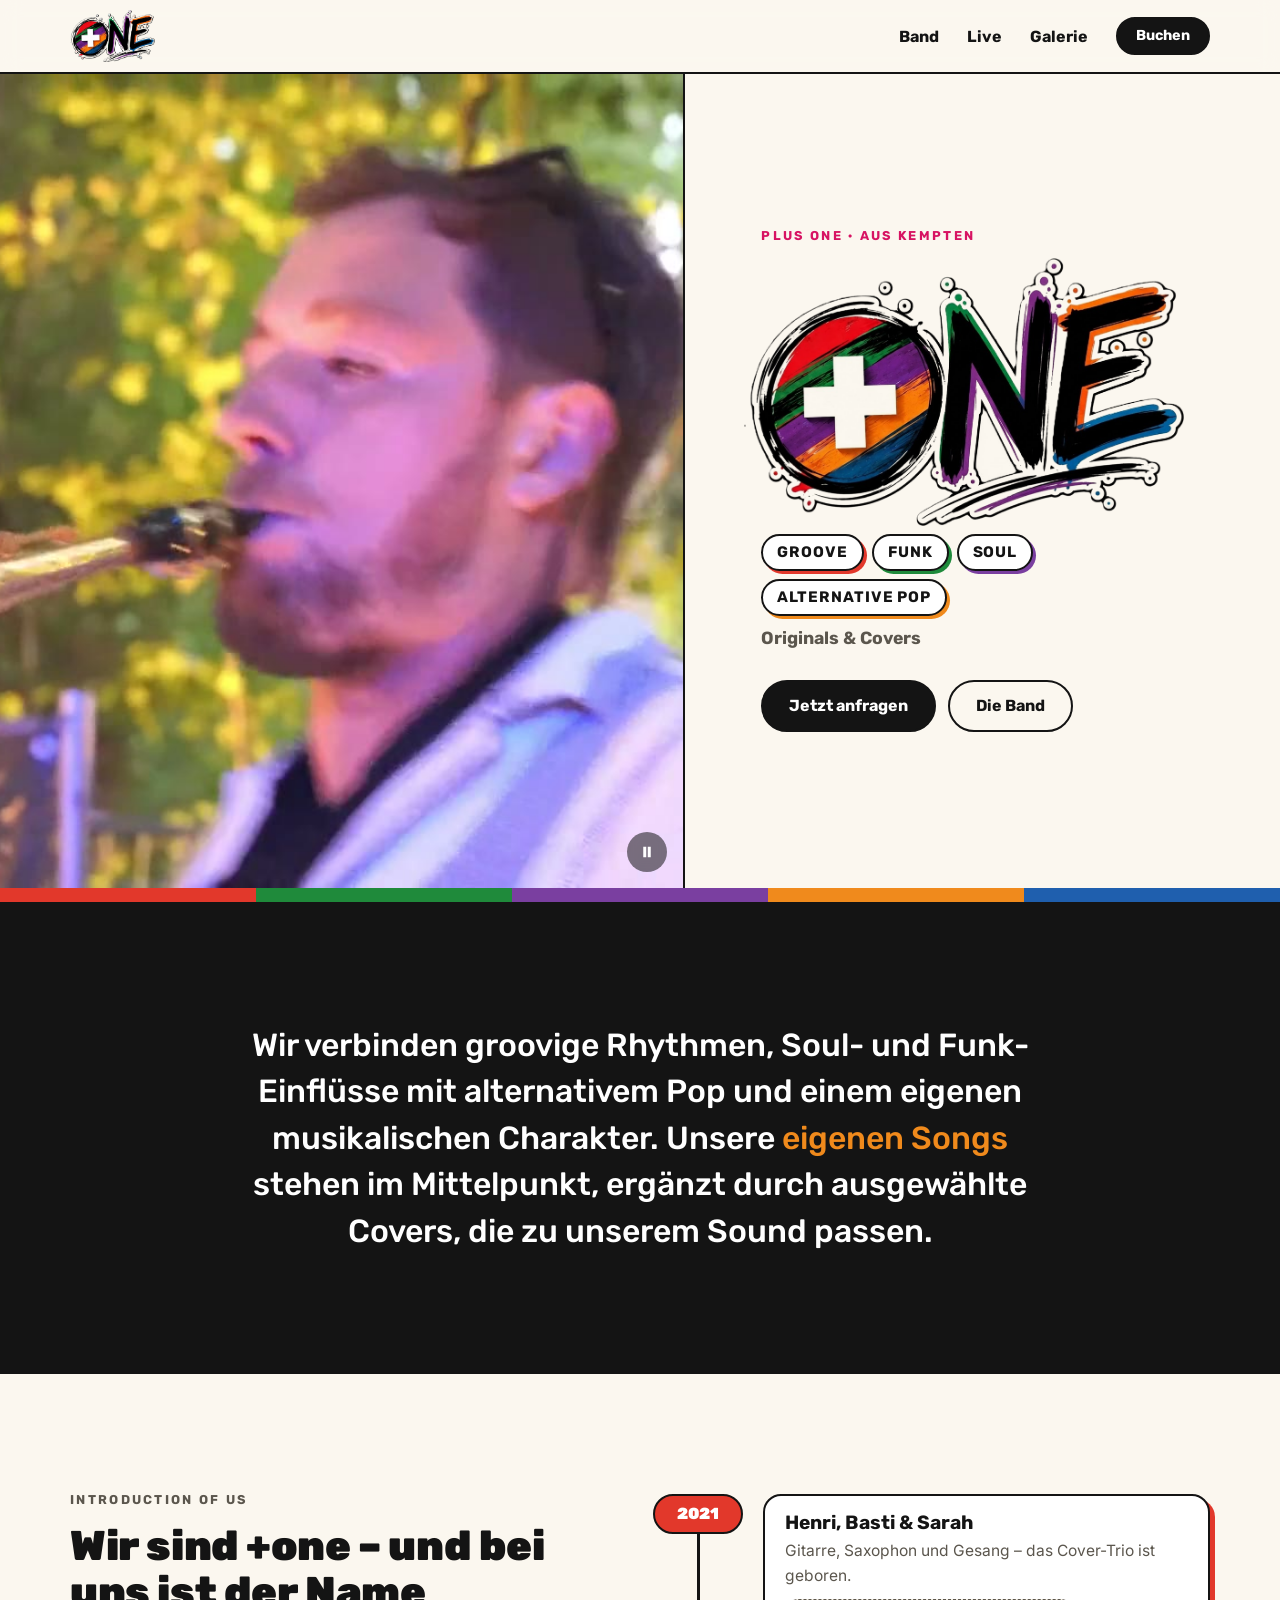
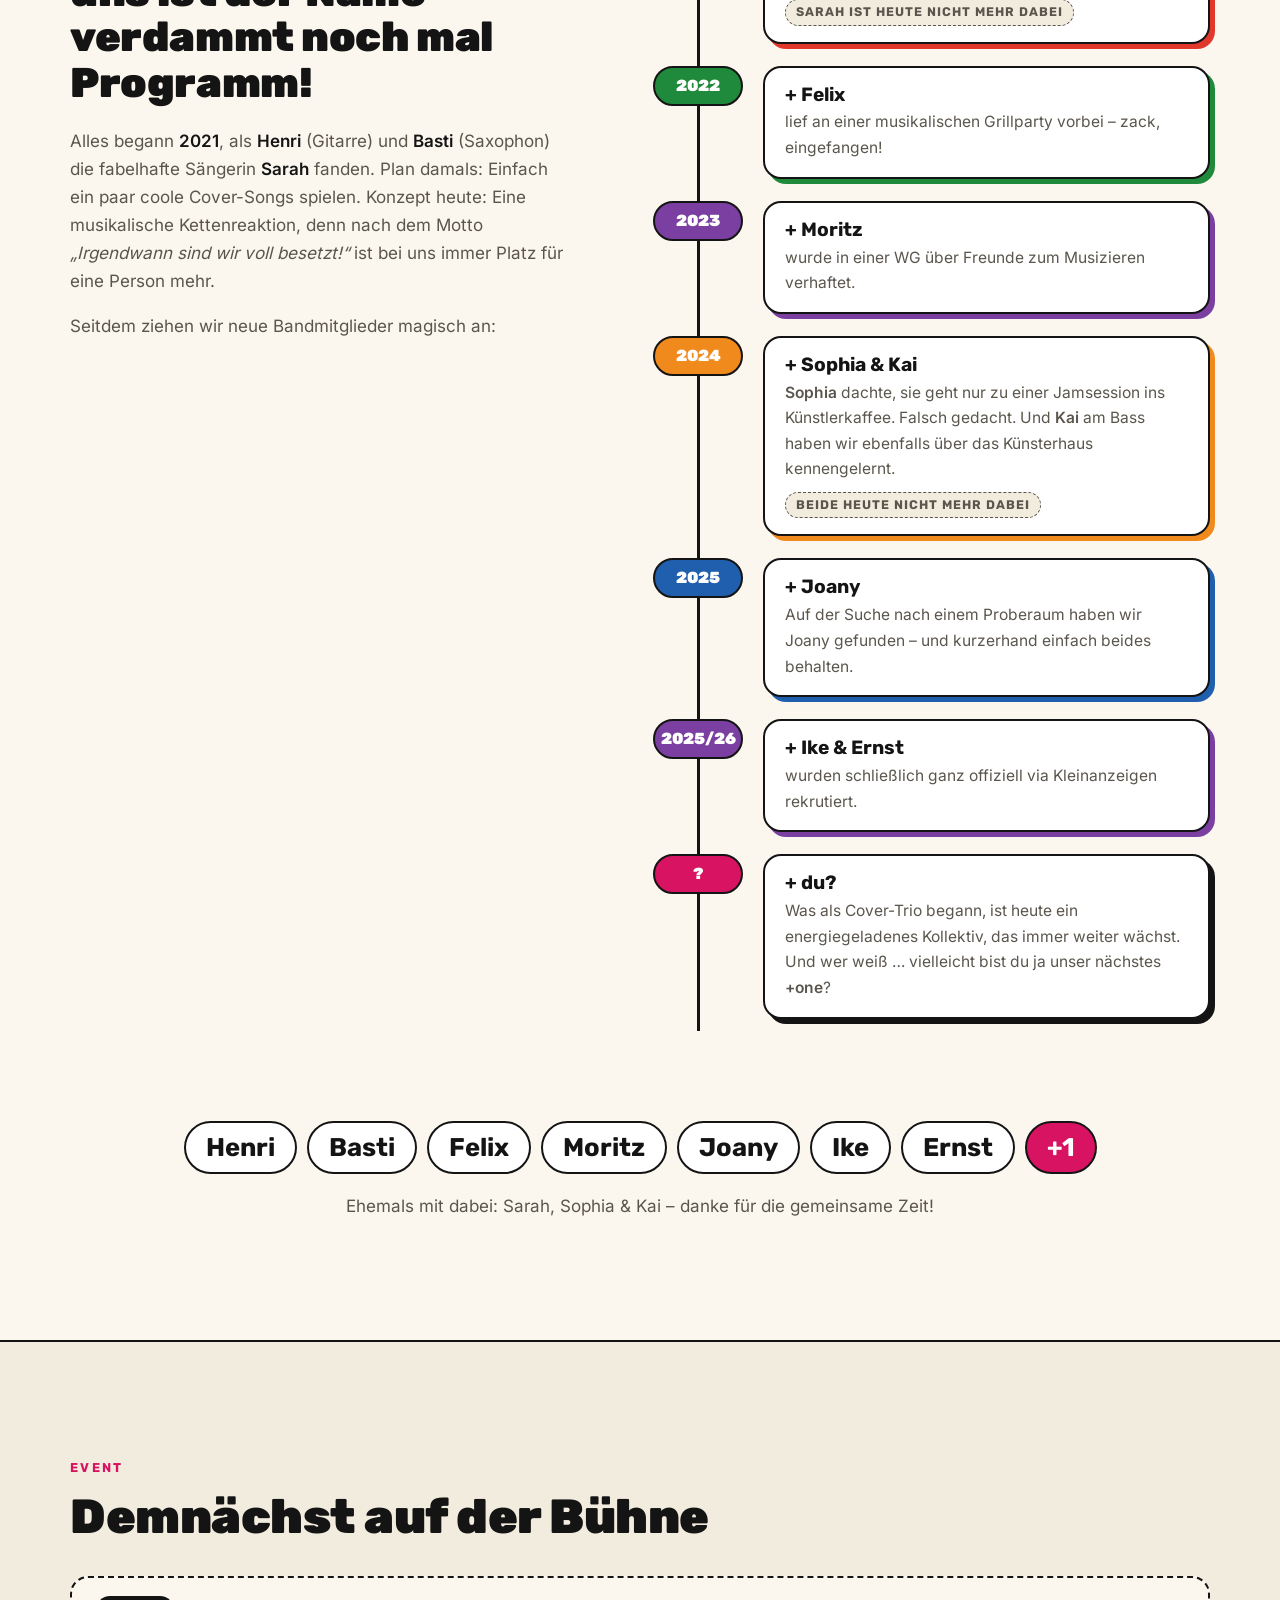
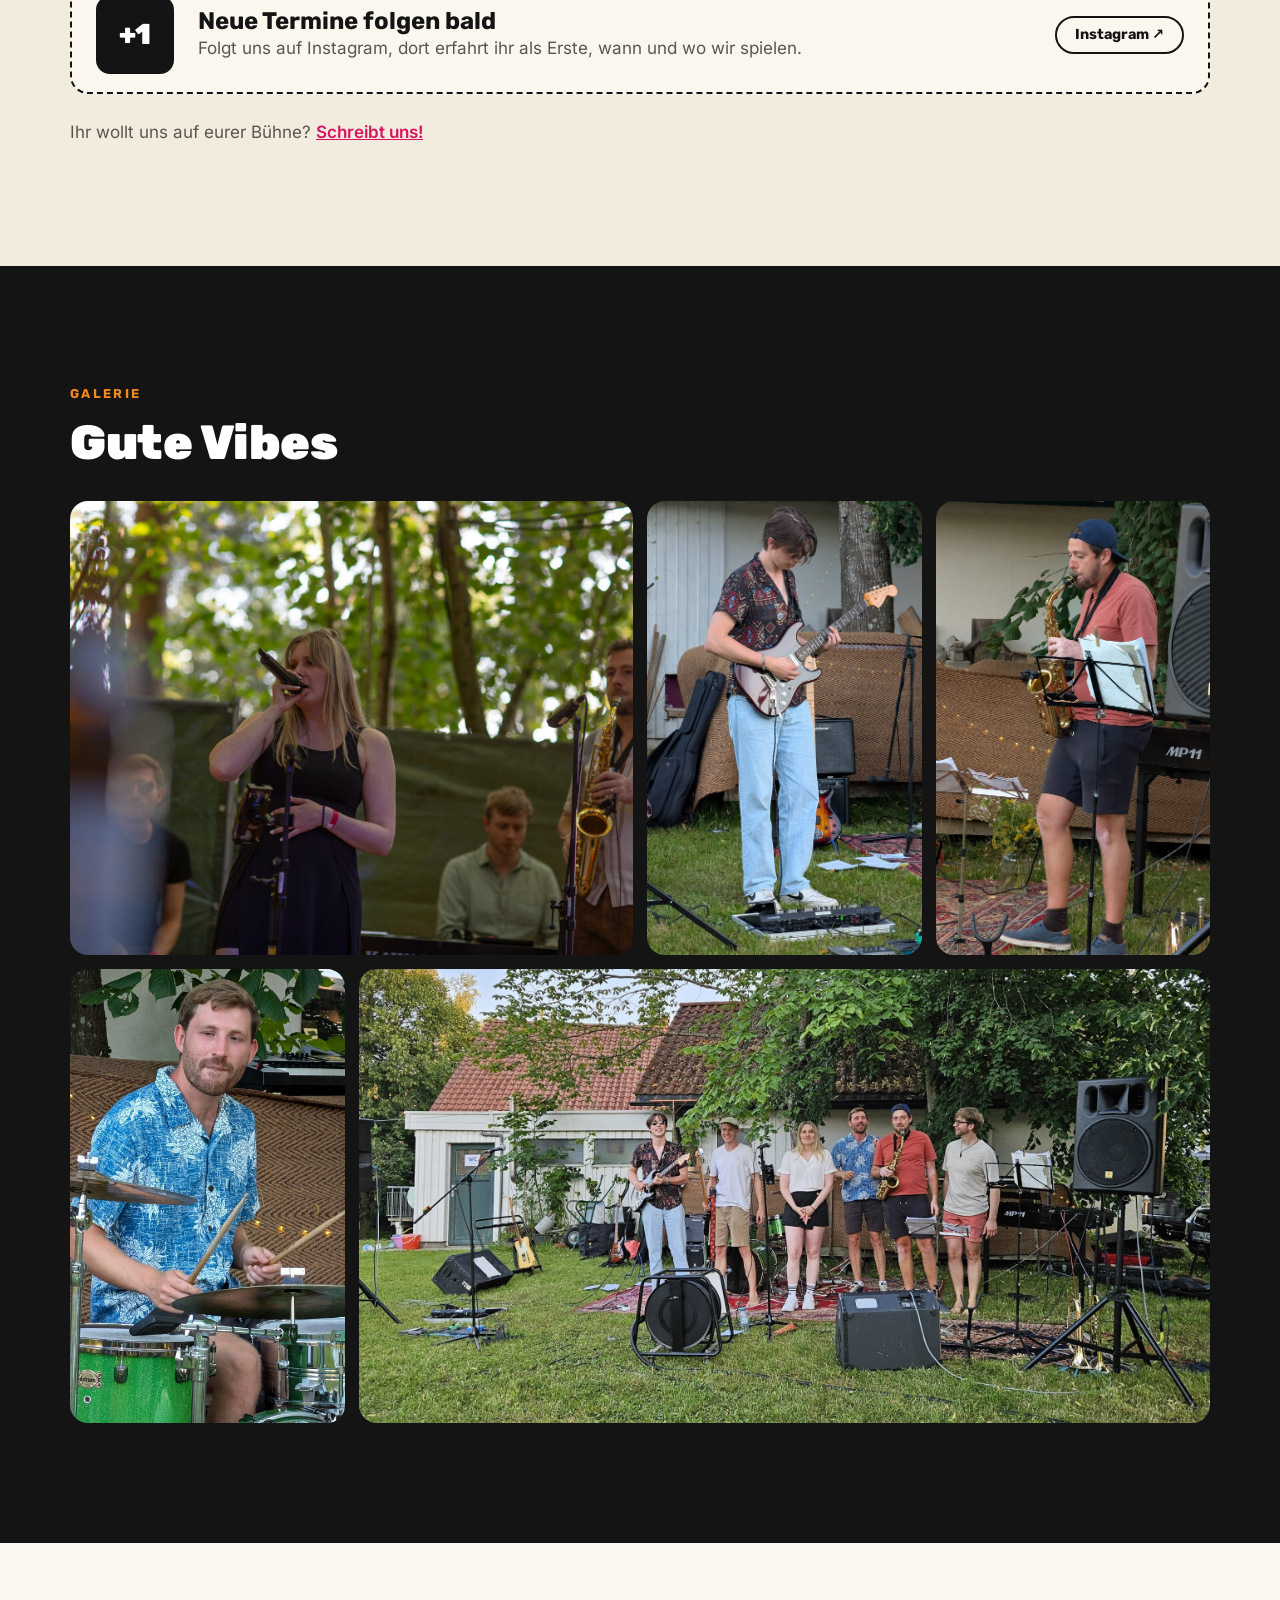
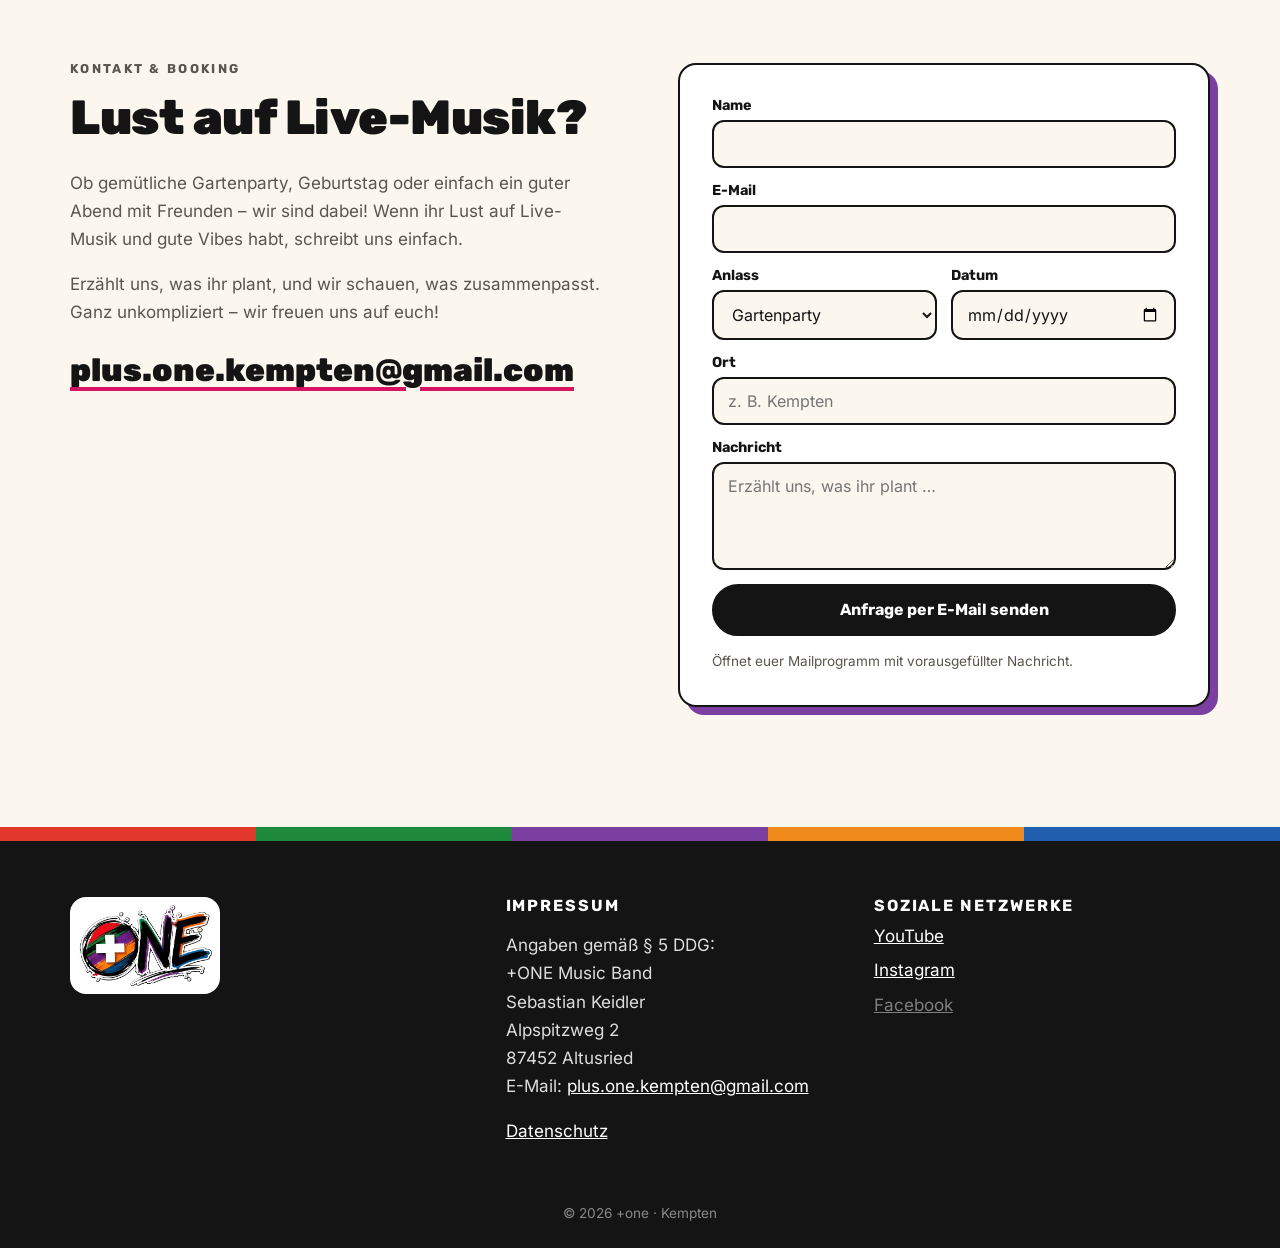
==== commit bb54409d: "Termine: Platzhalter "Neue Termine folgen bald" statt vergangener Jam Session Mit Link zu Instagram;" ====
--- a/index.html
+++ b/index.html
@@ -130,13 +130,23 @@
       <div class="container">
         <p class="eyebrow">Event</p>
         <h2>Demnächst auf der Bühne</h2>
+        <!-- Neuer Termin: diesen Block in <ul class="gigs"> einfügen und den Platzhalter unten entfernen
+          <li class="gig">
+            <time class="gig__date" datetime="2027-01-31"><span>31</span>Jan</time>
+            <div class="gig__info">
+              <h3>Titel des Auftritts</h3>
+              <p>Ort · Wochentag, TT.MM.JJJJ · Uhrzeit</p>
+            </div>
+          </li>
+        -->
         <ul class="gigs">
-          <li class="gig">
-            <time class="gig__date" datetime="2026-11-25"><span>25</span>Nov</time>
+          <li class="gig gig--empty">
+            <span class="gig__date" aria-hidden="true">+1</span>
             <div class="gig__info">
-              <h3>Jam Session im Künstlerkaffee</h3>
-              <p>Künsterhaus Kempten · Mi, 25.11.2026</p>
-            </div>
+              <h3>Neue Termine folgen bald</h3>
+              <p>Folgt uns auf Instagram, dort erfahrt ihr als Erste, wann und wo wir spielen.</p>
+            </div>
+            <a href="https://www.instagram.com/plus.one.kempten/" target="_blank" rel="noopener" class="btn btn--ghost btn--small">Instagram ↗</a>
           </li>
         </ul>
         <p class="note">Ihr wollt uns auf eurer Bühne? <a href="#kontakt">Schreibt uns!</a></p>
--- a/styles.css
+++ b/styles.css
@@ -213,6 +213,8 @@
   font: 700 .85rem/1 var(--font-head); text-transform: uppercase; letter-spacing: .08em;
 }
 .gig__date span { font-size: 2rem; font-weight: 900; letter-spacing: 0; margin-bottom: 2px; }
+.gig--empty { border-style: dashed; box-shadow: none; background: var(--paper); }
+.gig--empty .gig__date { font-size: 1.8rem; font-weight: 900; letter-spacing: 0; background: var(--ink); }
 .gig__info h3 { font-size: clamp(1.1rem, 2.4vw, 1.5rem); margin: 0; }
 .gig__info p { margin: 0; color: var(--muted); }
 .note { margin: 0; color: var(--muted); }
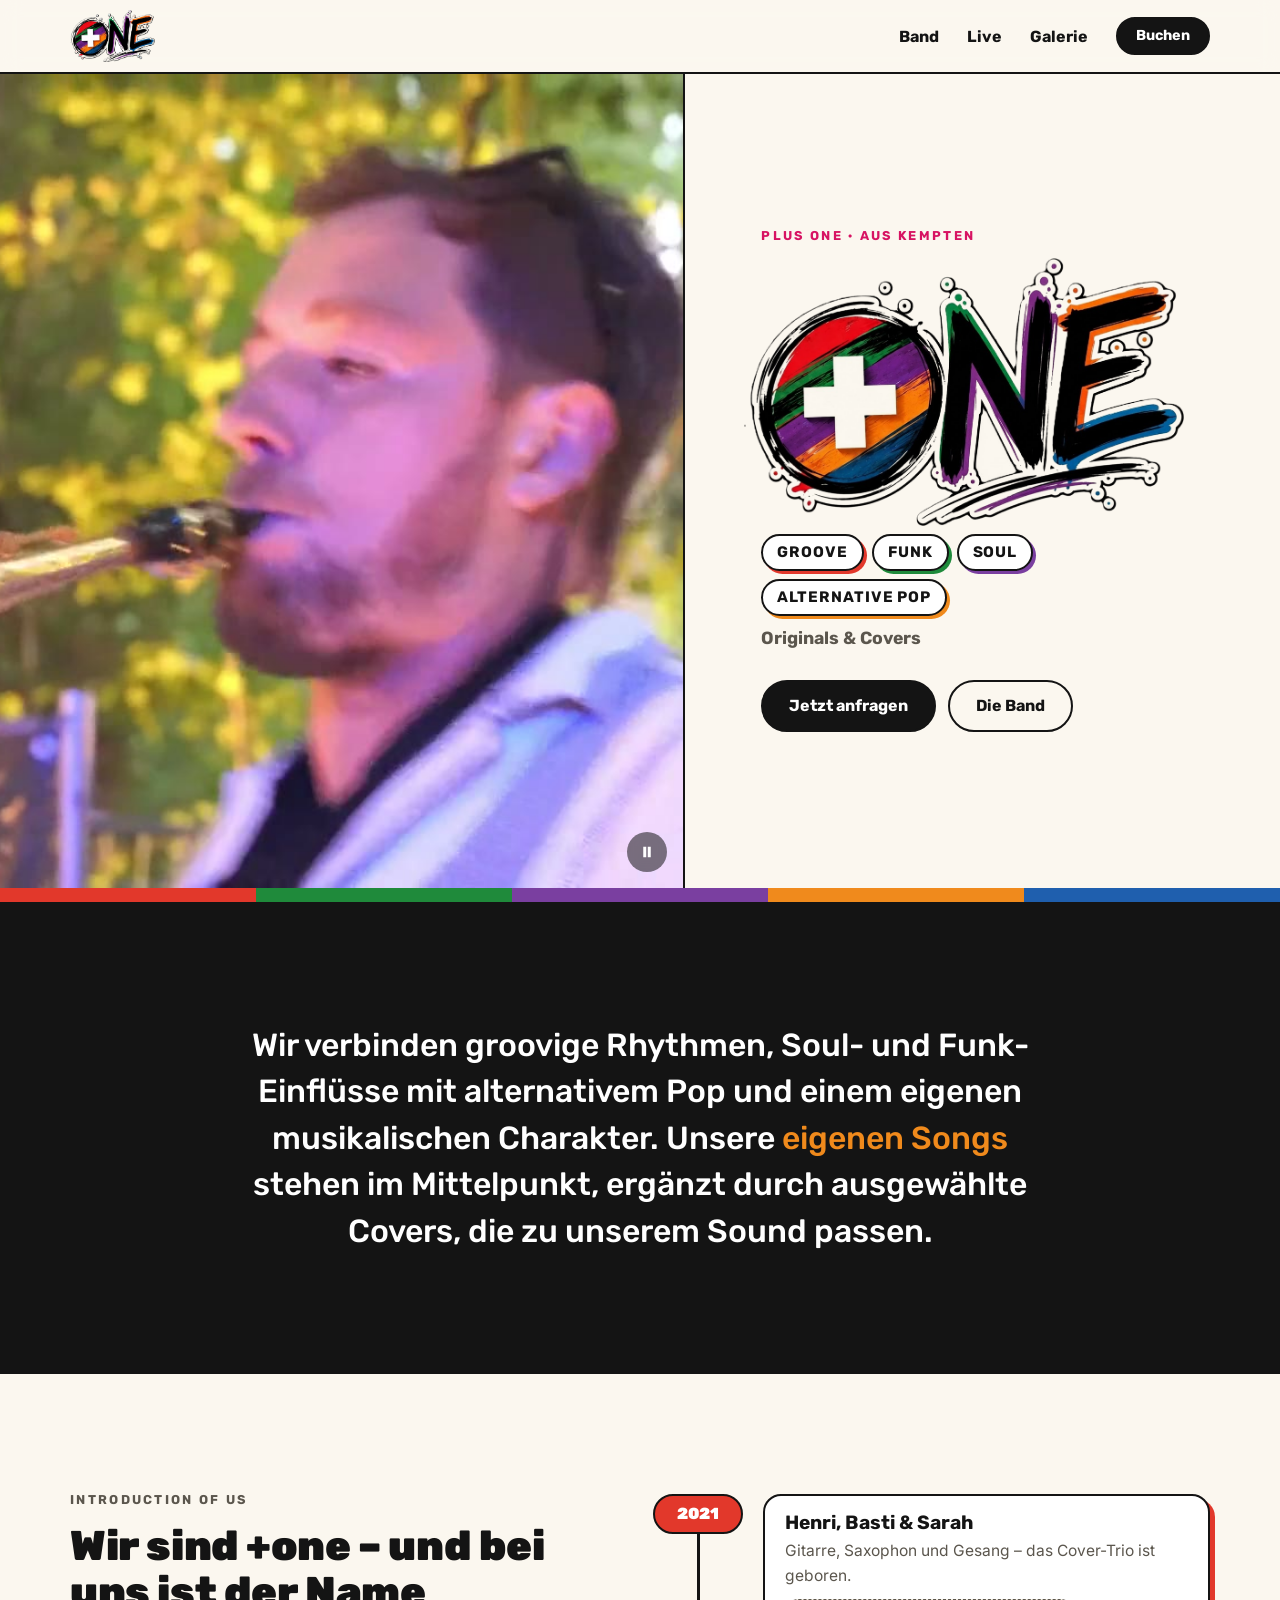
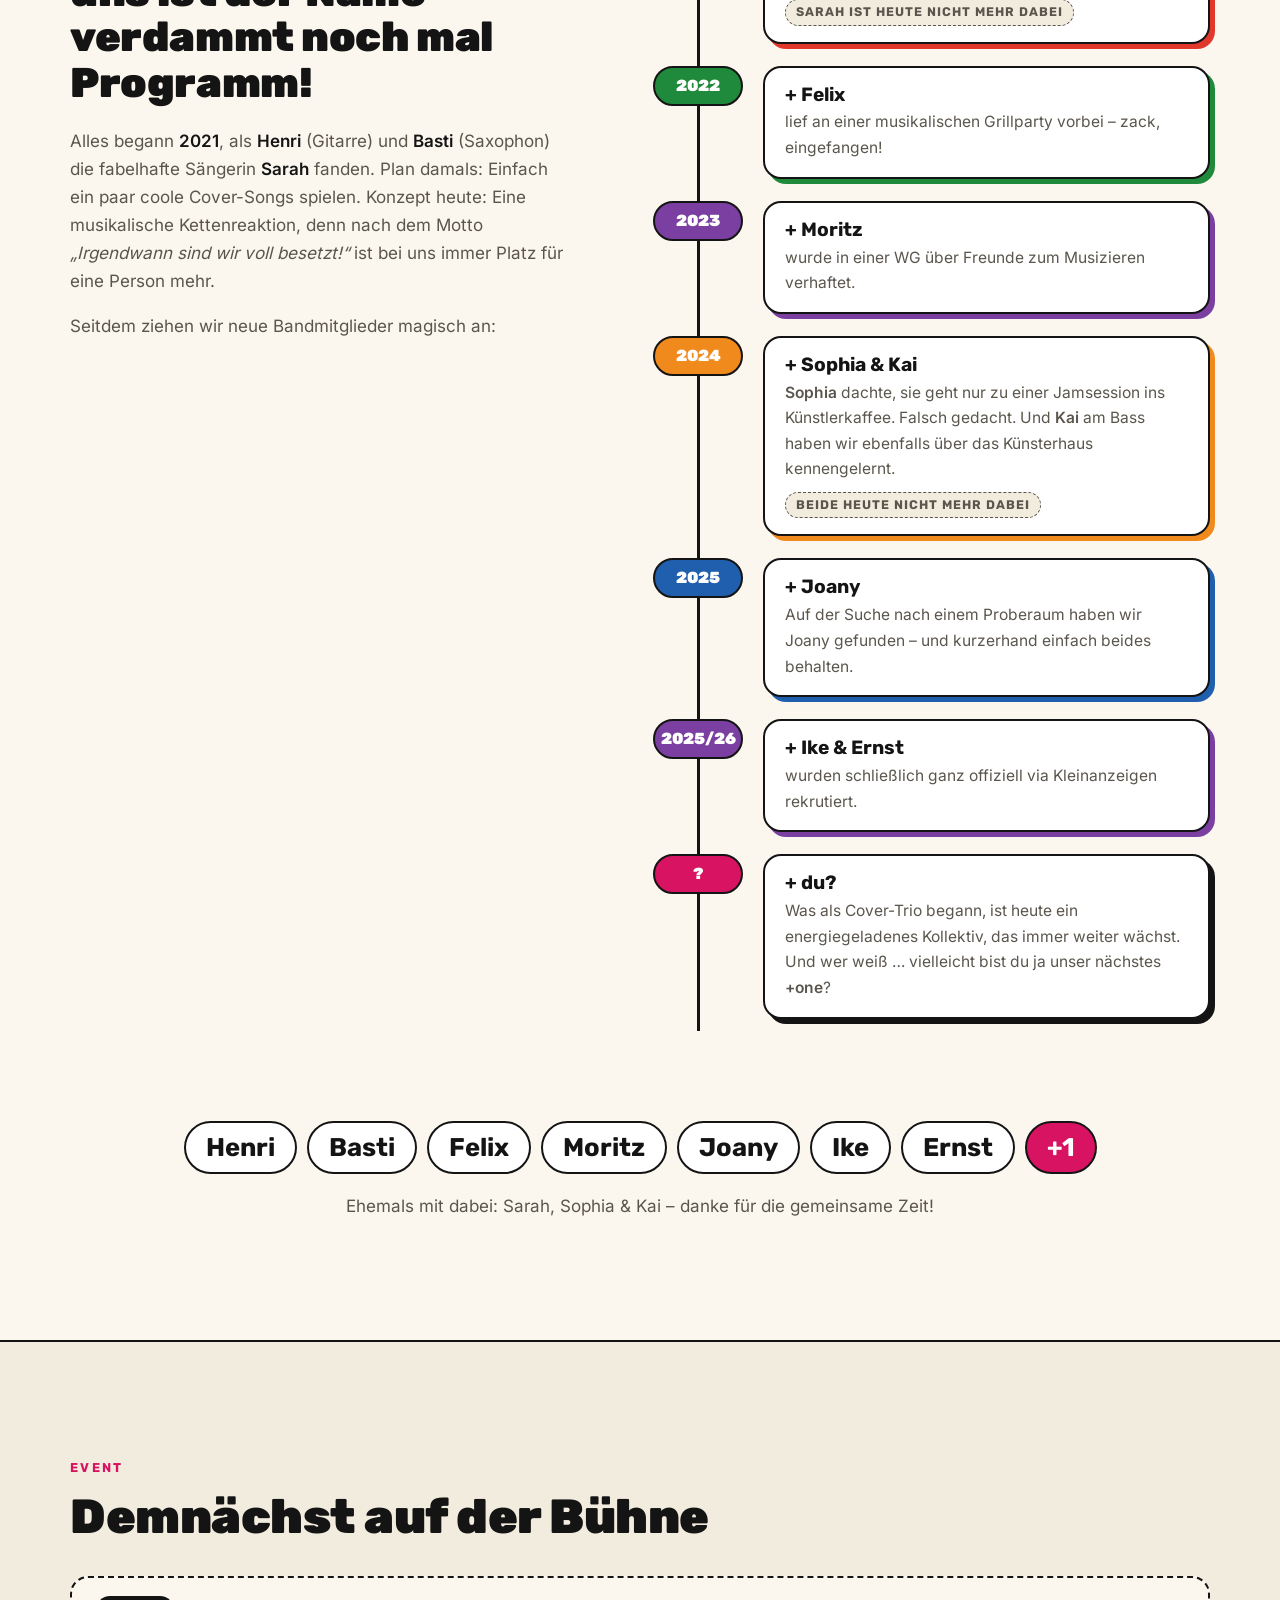
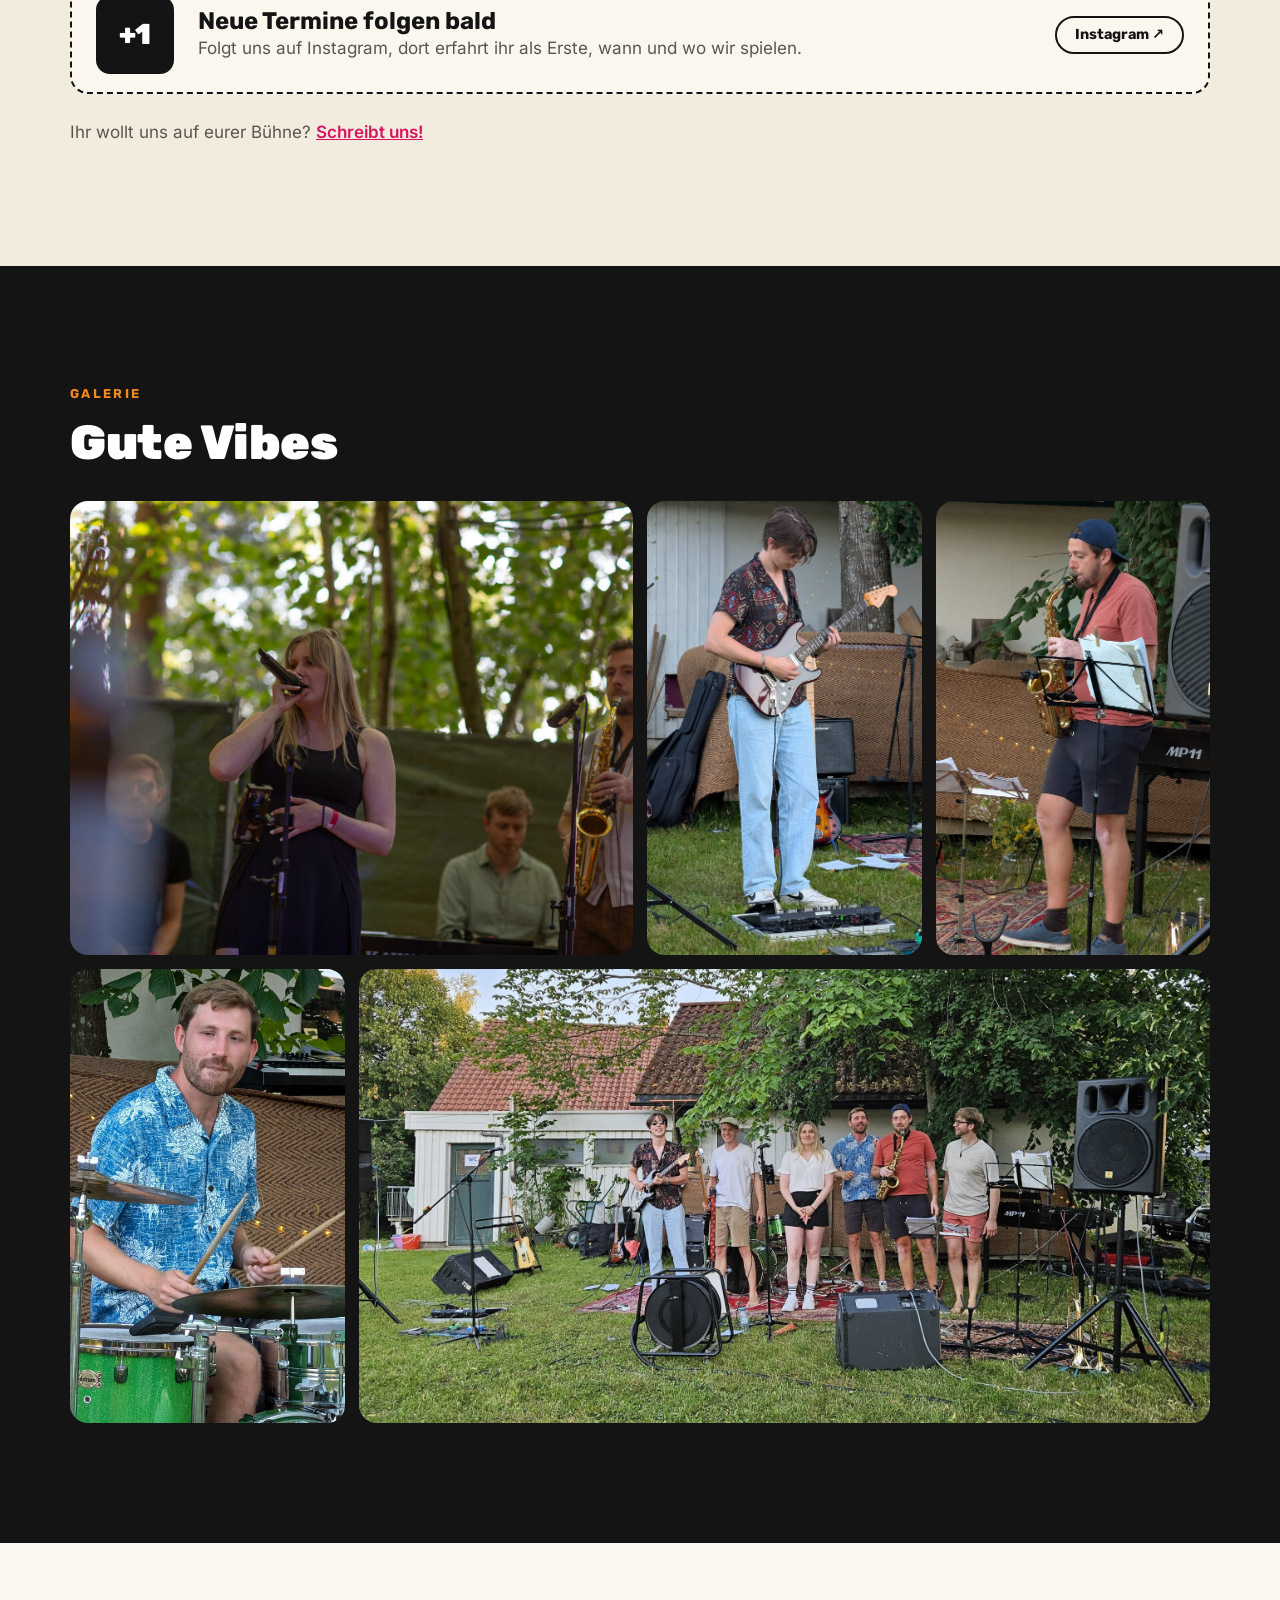
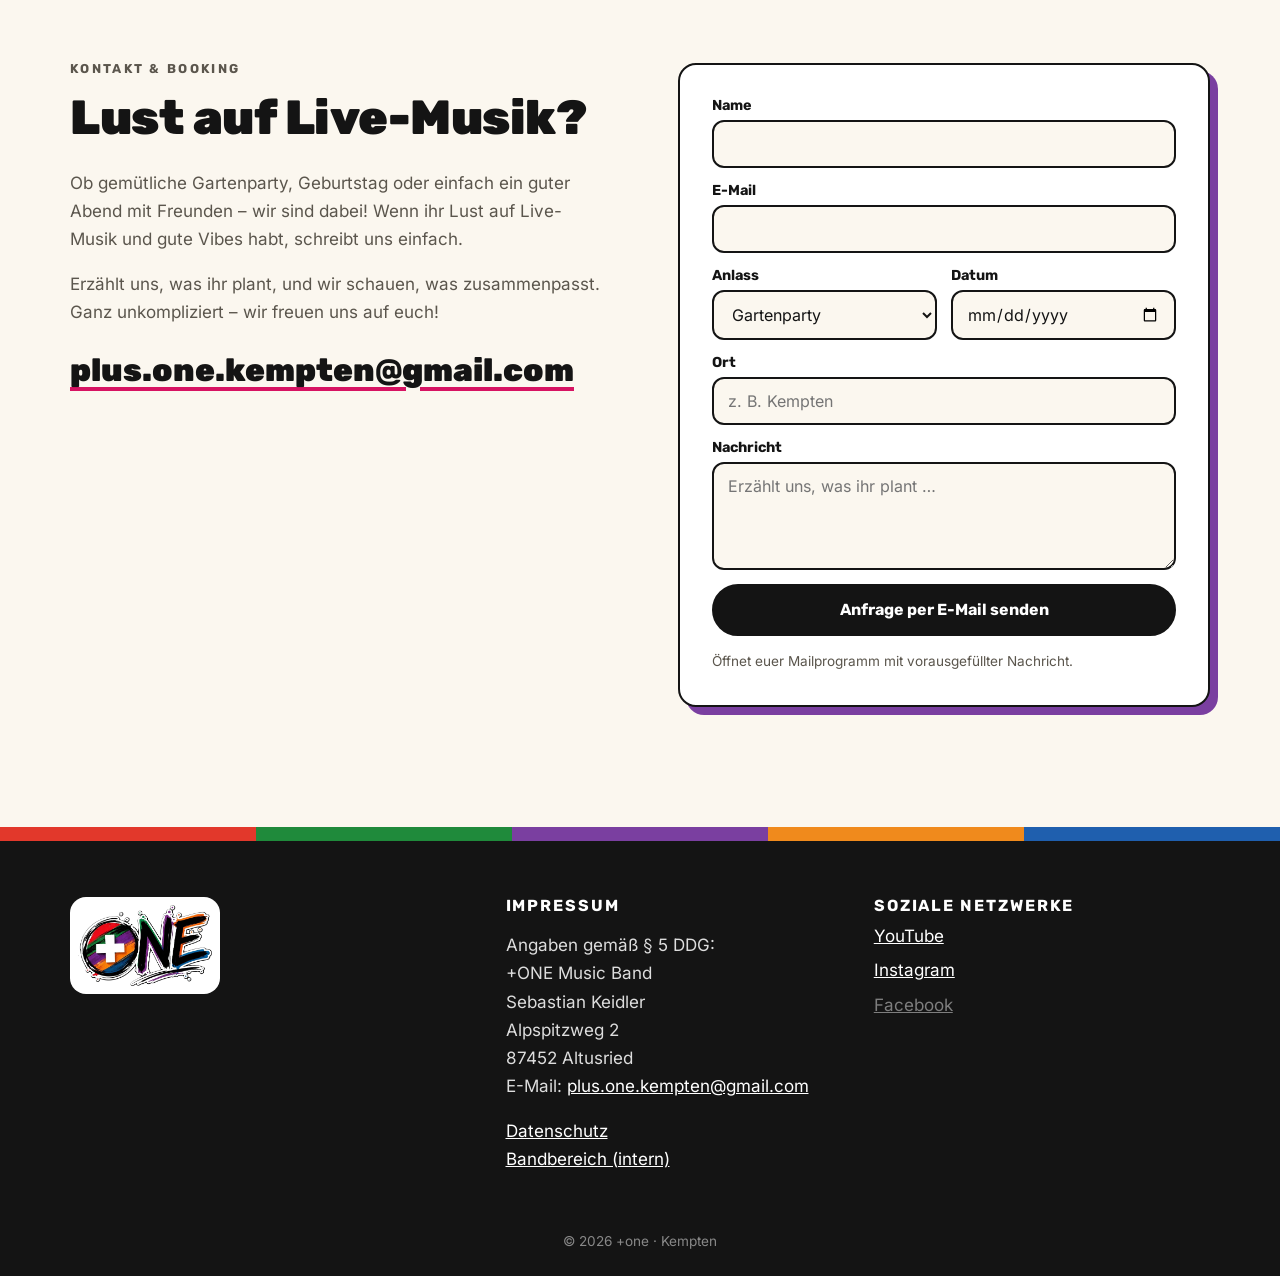
==== commit 465567a6: "Interner Bandbereich unter /band/ - Worker (nur für /band*): Login pro Bandmitglied, Songs mit Origi" ====
--- a/index.html
+++ b/index.html
@@ -263,7 +263,7 @@
       <div>
         <h4>Impressum</h4>
         <p>Angaben gemäß § 5 DDG:<br>+ONE Music Band<br>Sebastian Keidler<br>Alpspitzweg 2<br>87452 Altusried<br>E-Mail: <a href="mailto:plus.one.kempten@gmail.com">plus.one.kempten@gmail.com</a></p>
-        <p><a href="datenschutz.html">Datenschutz</a></p>
+        <p><a href="datenschutz.html">Datenschutz</a><br><a href="/band/" rel="nofollow">Bandbereich (intern)</a></p>
       </div>
       <div>
         <h4>Soziale Netzwerke</h4>
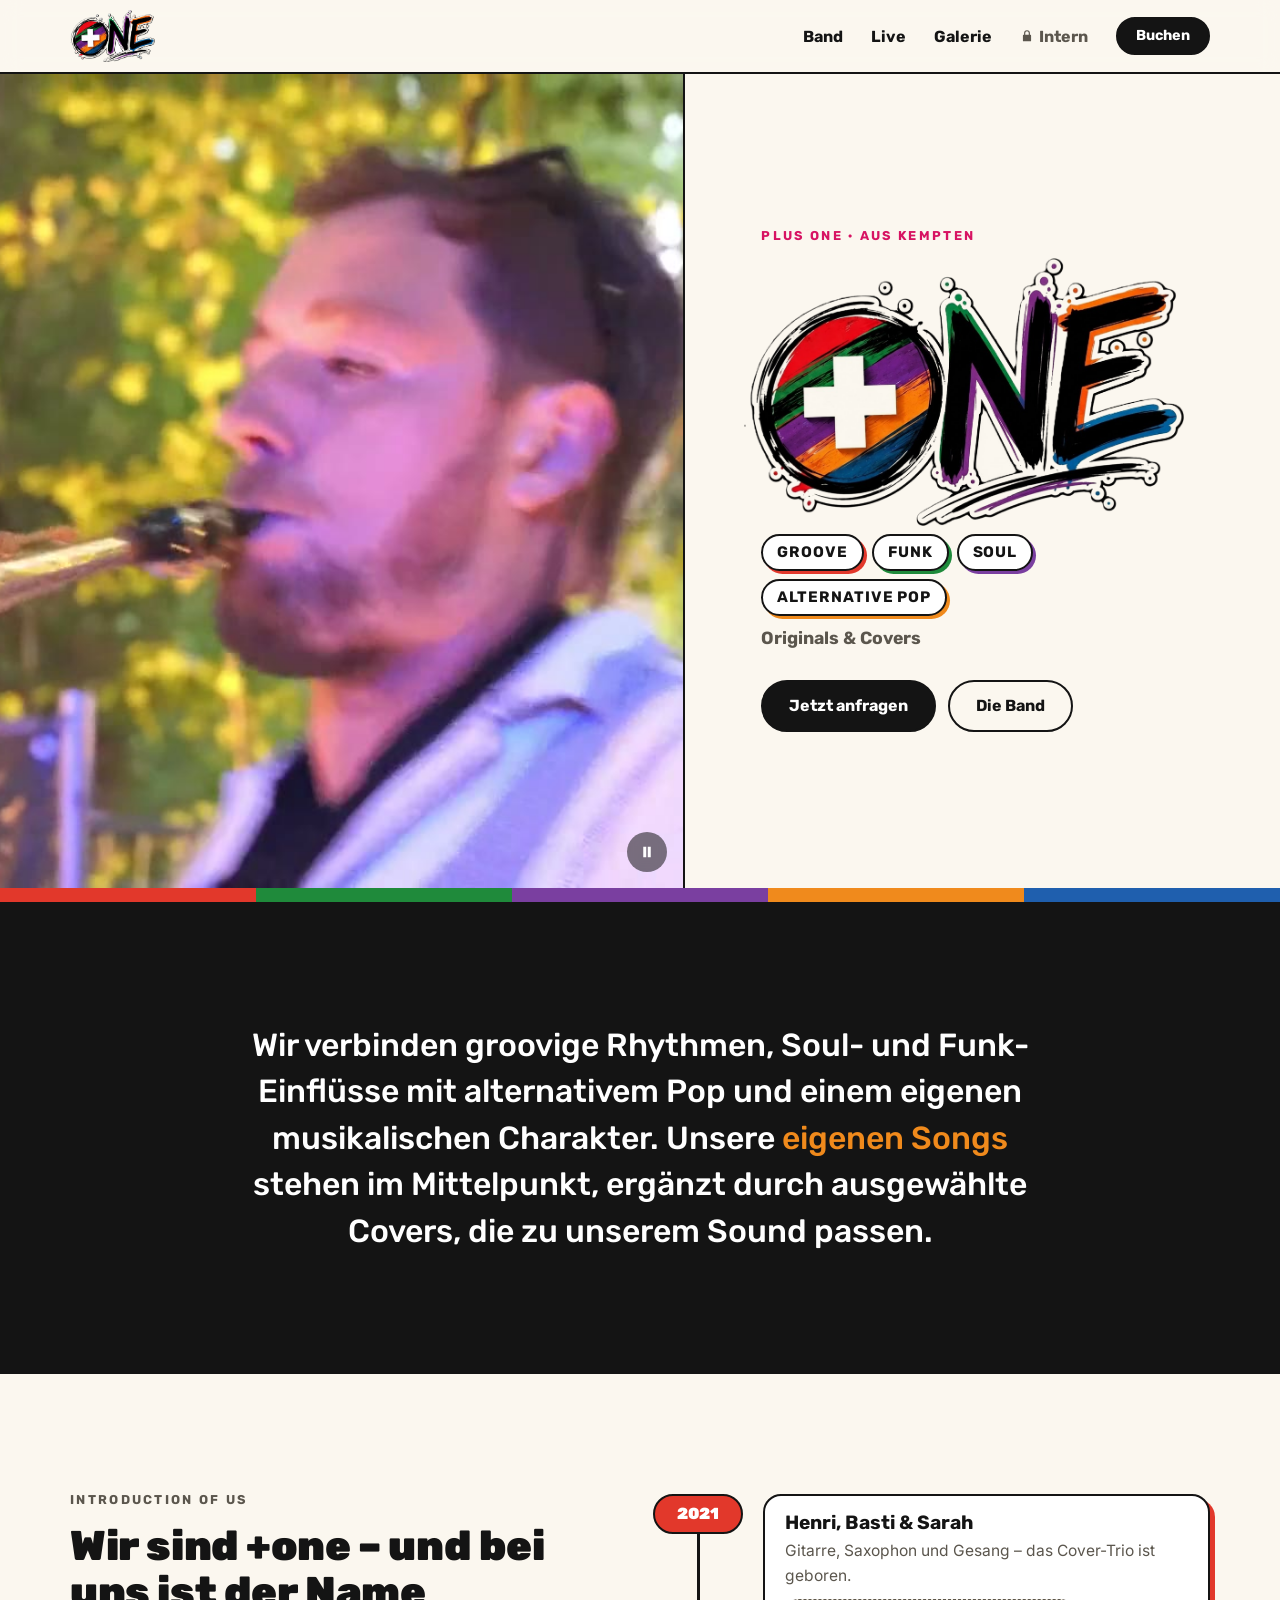
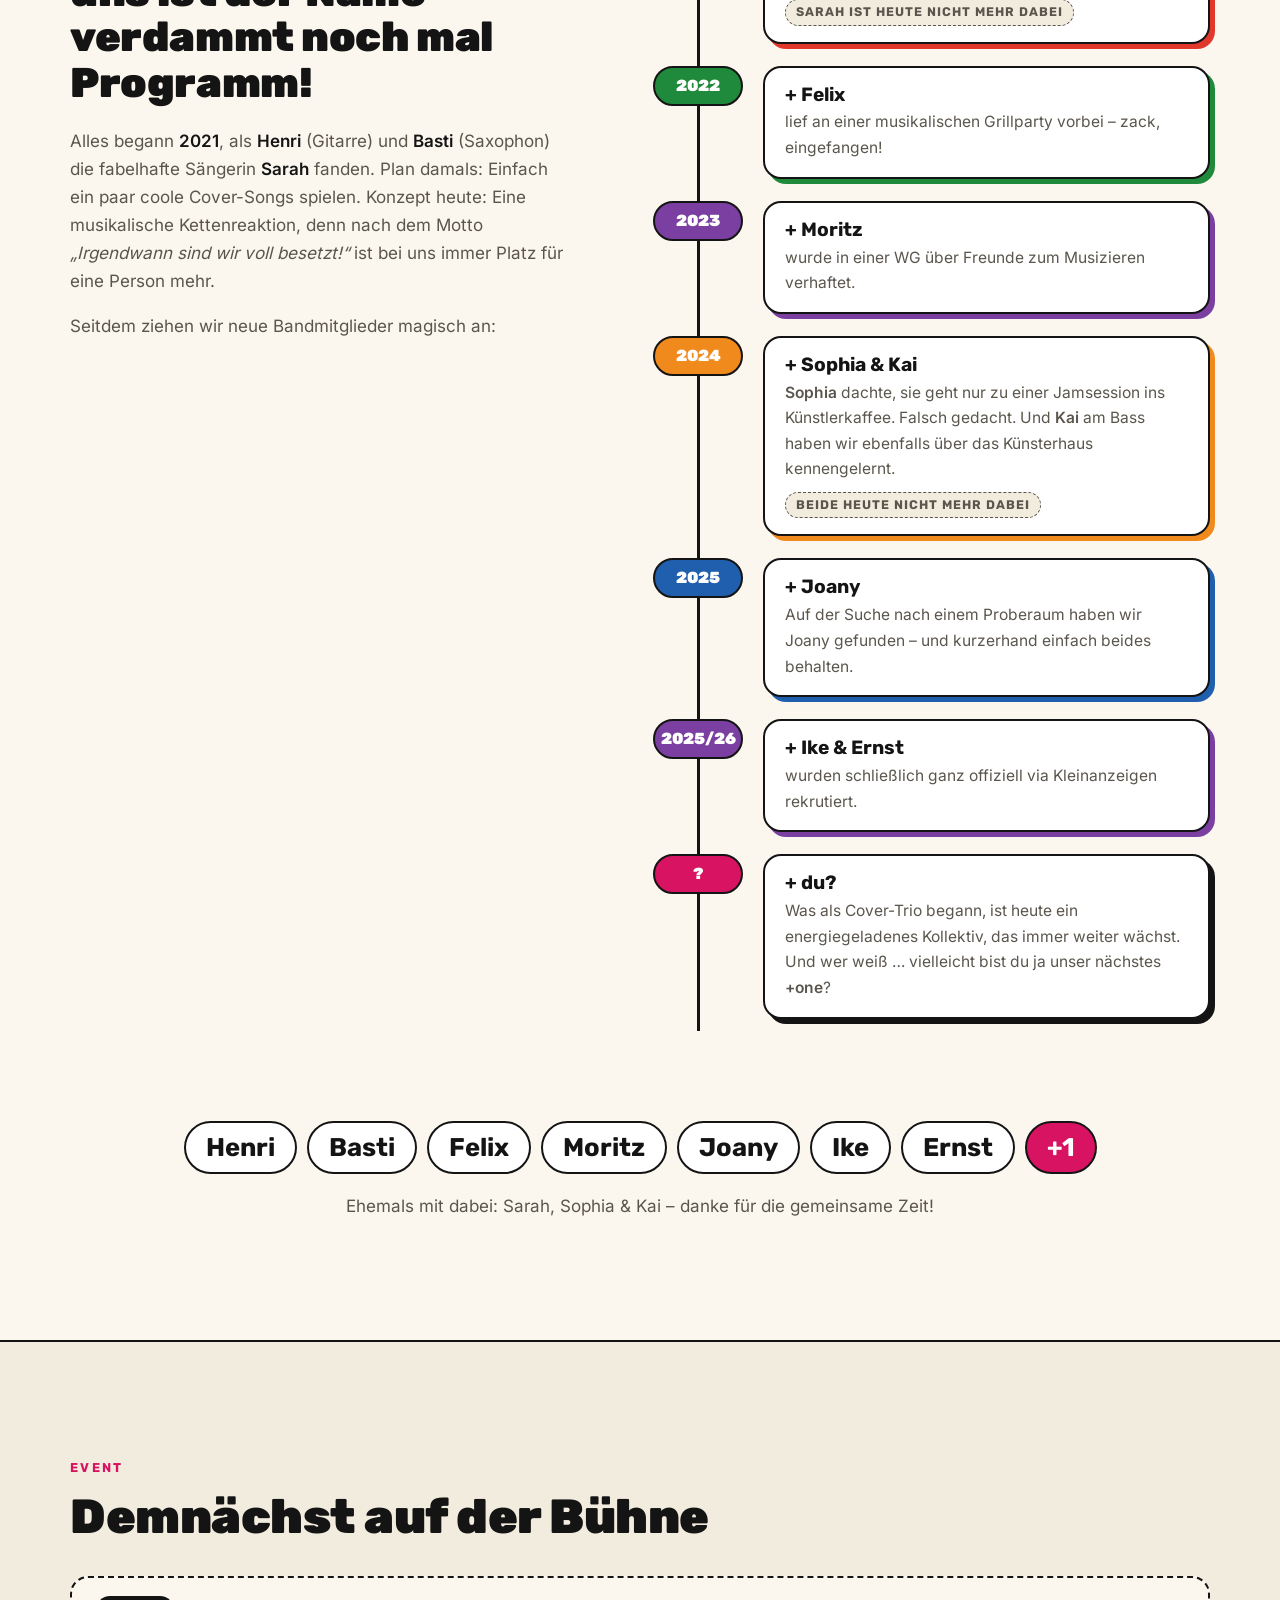
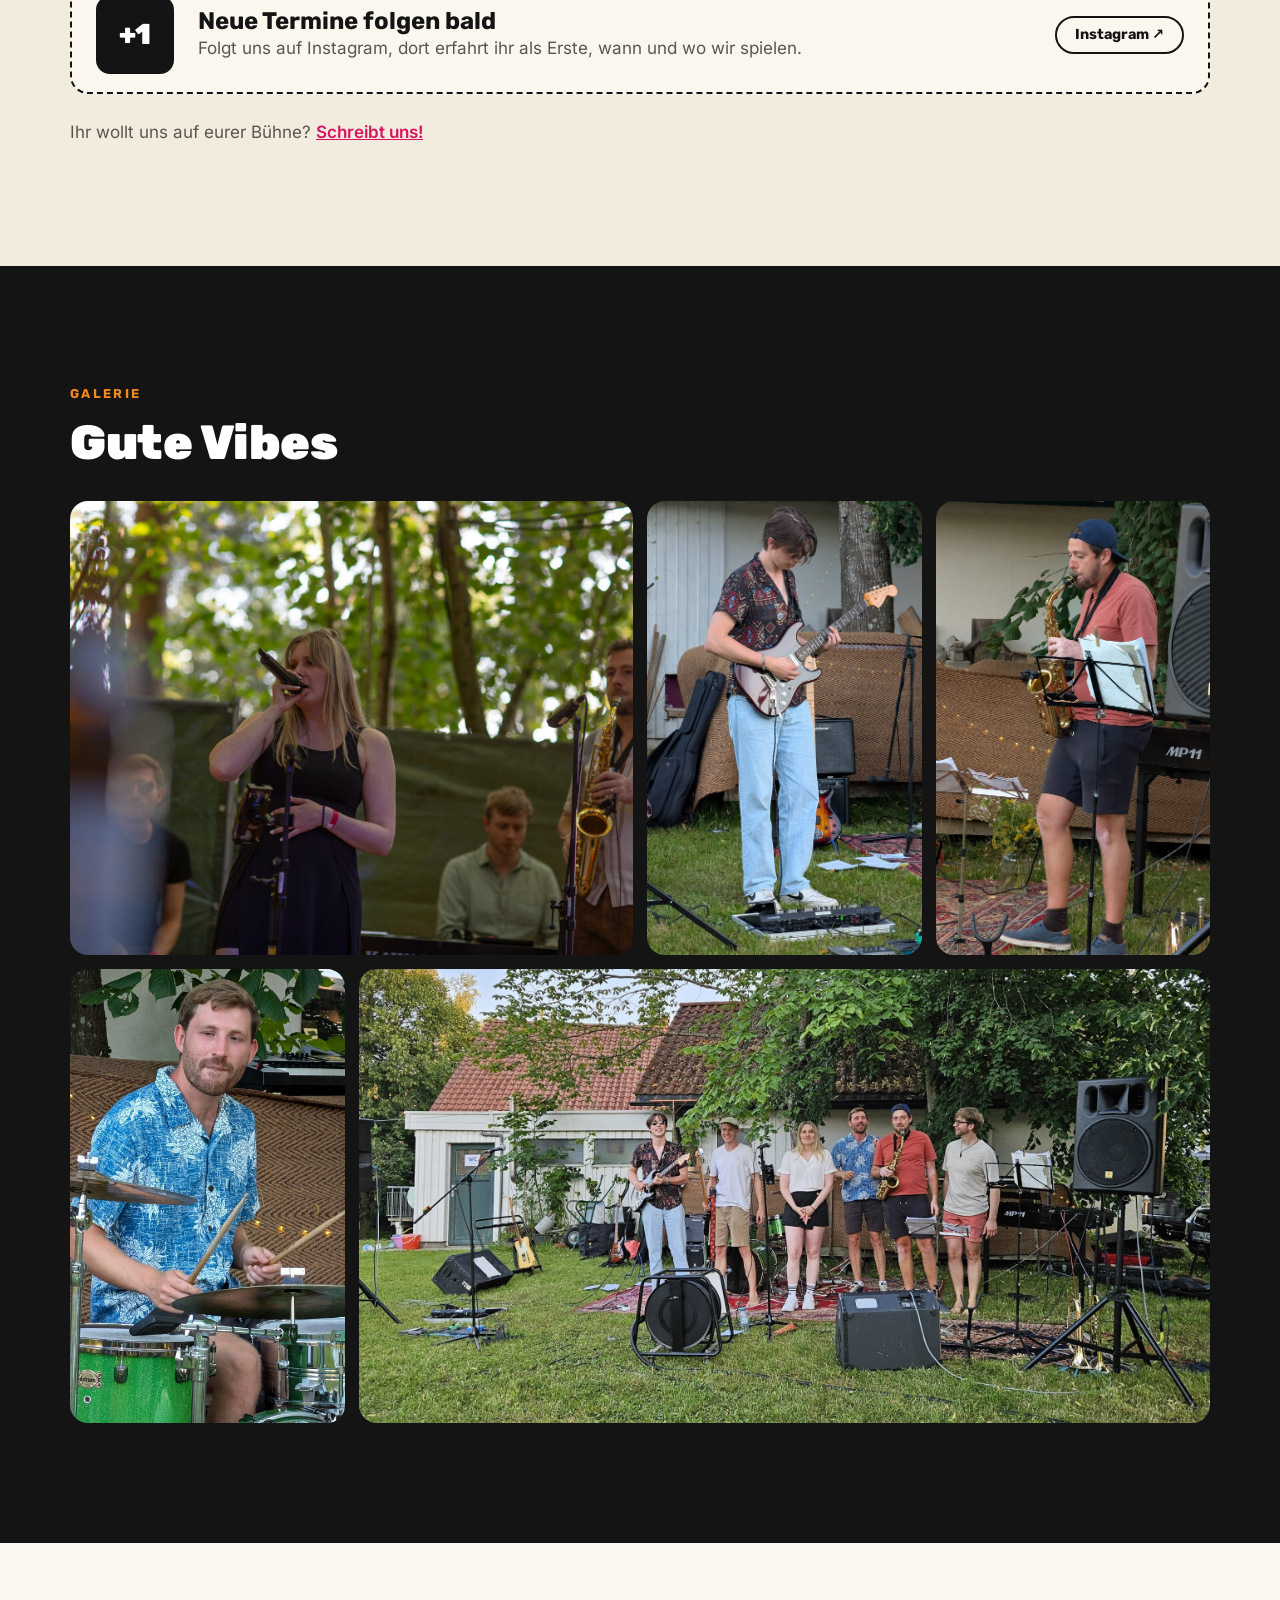
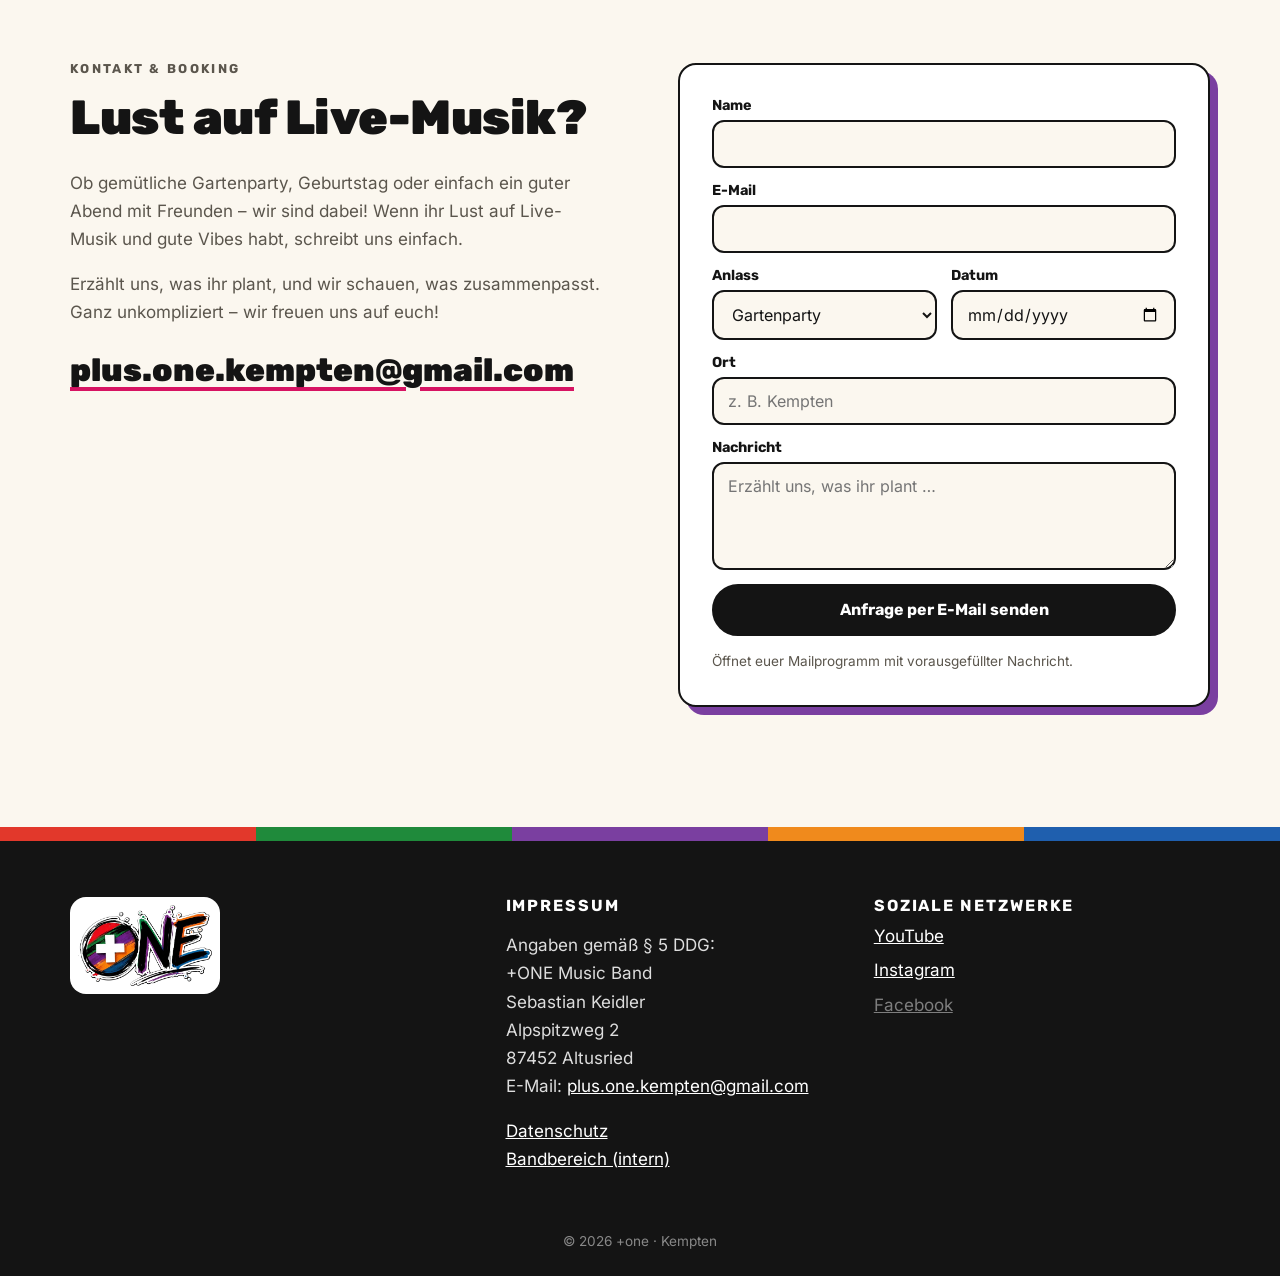
==== commit b42ec16e: "Menü: Reiter "Intern" mit Link zum Bandbereich Co-Authored-By: Claude Opus 5.5 <noreply@anthropic.co" ====
--- a/index.html
+++ b/index.html
@@ -25,6 +25,8 @@
       <a href="#live">Live</a>
       <!-- Videos vorübergehend ausgeblendet: <a href="#videos">Videos</a> -->
       <a href="#galerie">Galerie</a>
+      <a href="/band/" class="nav__intern" rel="nofollow" title="Interner Bereich für die Band (Login)">
+        <svg viewBox="0 0 24 24" width="14" height="14" aria-hidden="true"><path d="M7 10V7a5 5 0 0 1 10 0v3h1a1 1 0 0 1 1 1v9a1 1 0 0 1-1 1H6a1 1 0 0 1-1-1v-9a1 1 0 0 1 1-1h1zm2 0h6V7a3 3 0 0 0-6 0v3z"/></svg>Intern</a>
       <a href="#kontakt" class="btn btn--small">Buchen</a>
     </nav>
   </header>
--- a/styles.css
+++ b/styles.css
@@ -381,3 +381,8 @@
 .placeholder {
   background: #fff4cc; border: 2px dashed var(--orange); border-radius: 12px; padding: 16px 20px;
 }
+
+/* Reiter „Intern“ (Bandbereich) */
+.nav__menu a.nav__intern { display: inline-flex; align-items: center; gap: 5px; color: var(--muted); }
+.nav__intern svg { fill: currentColor; }
+.nav__menu a.nav__intern:hover { color: var(--ink); }
